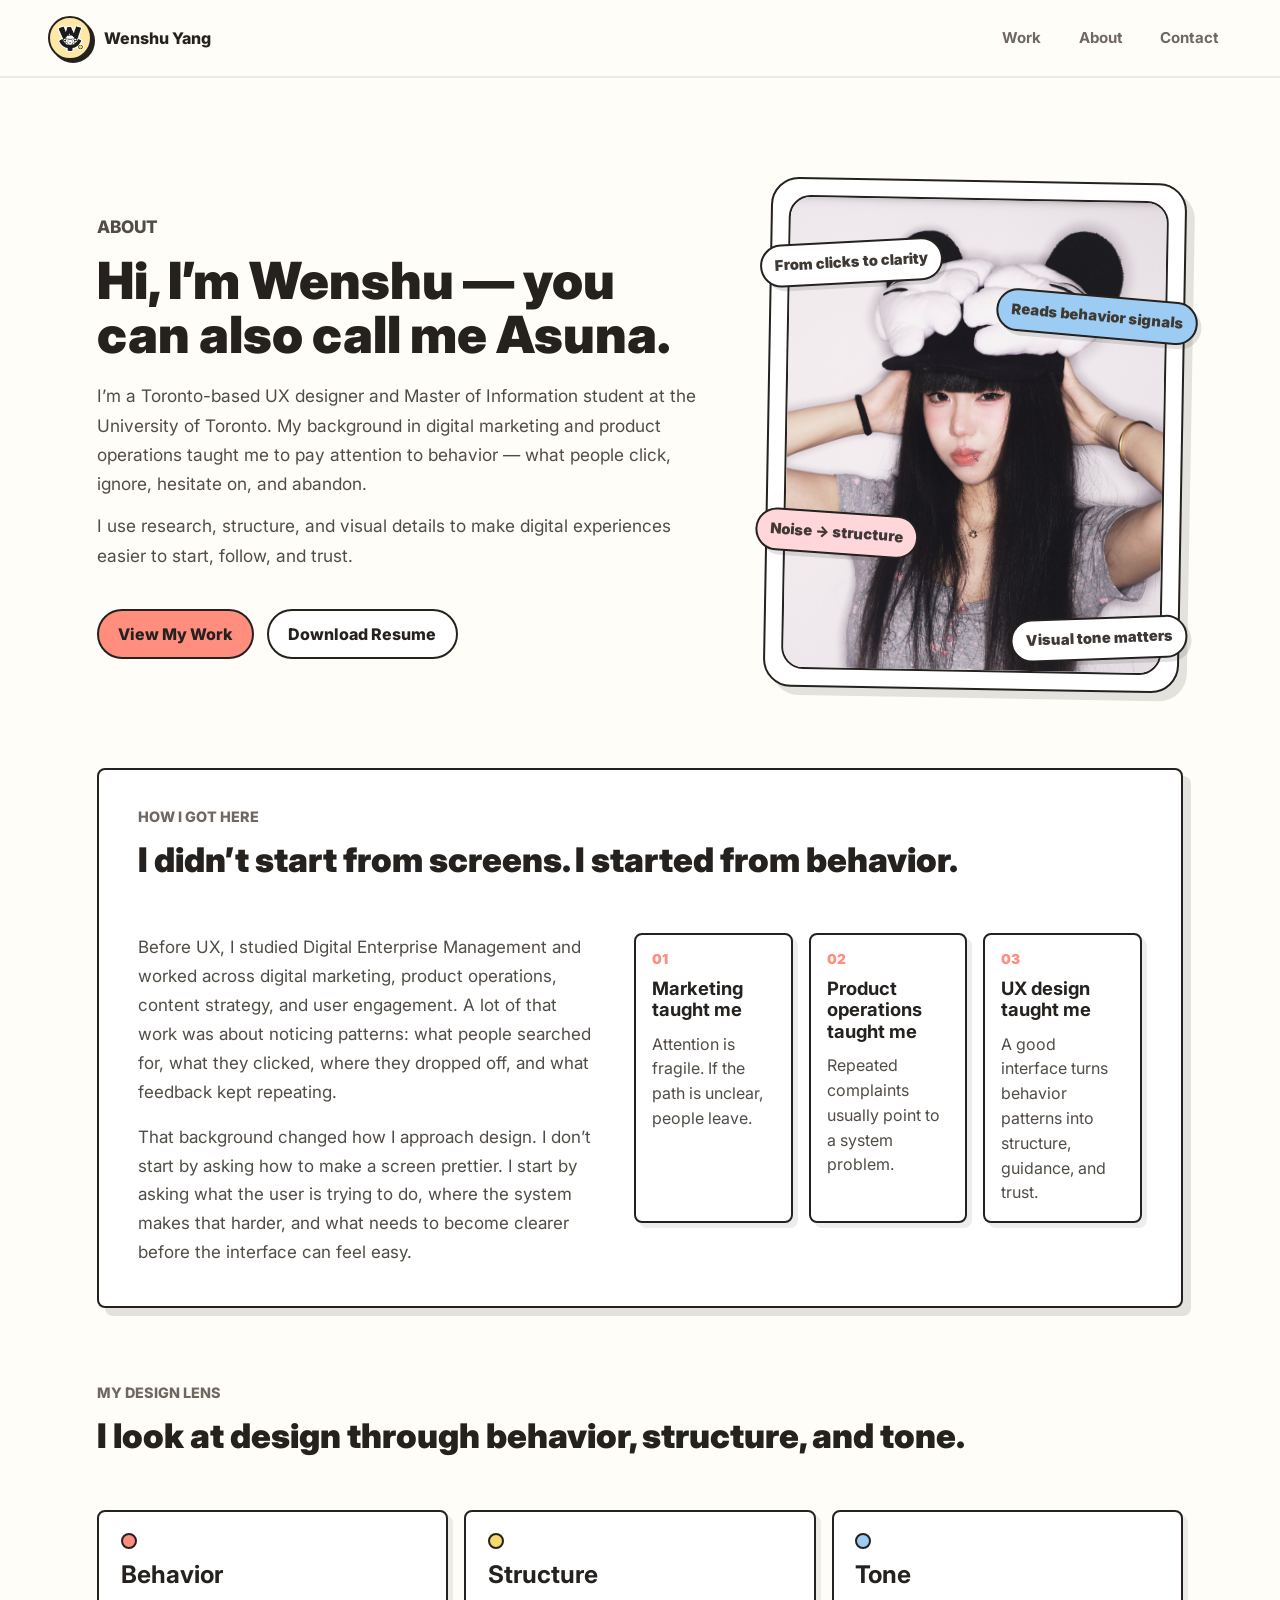
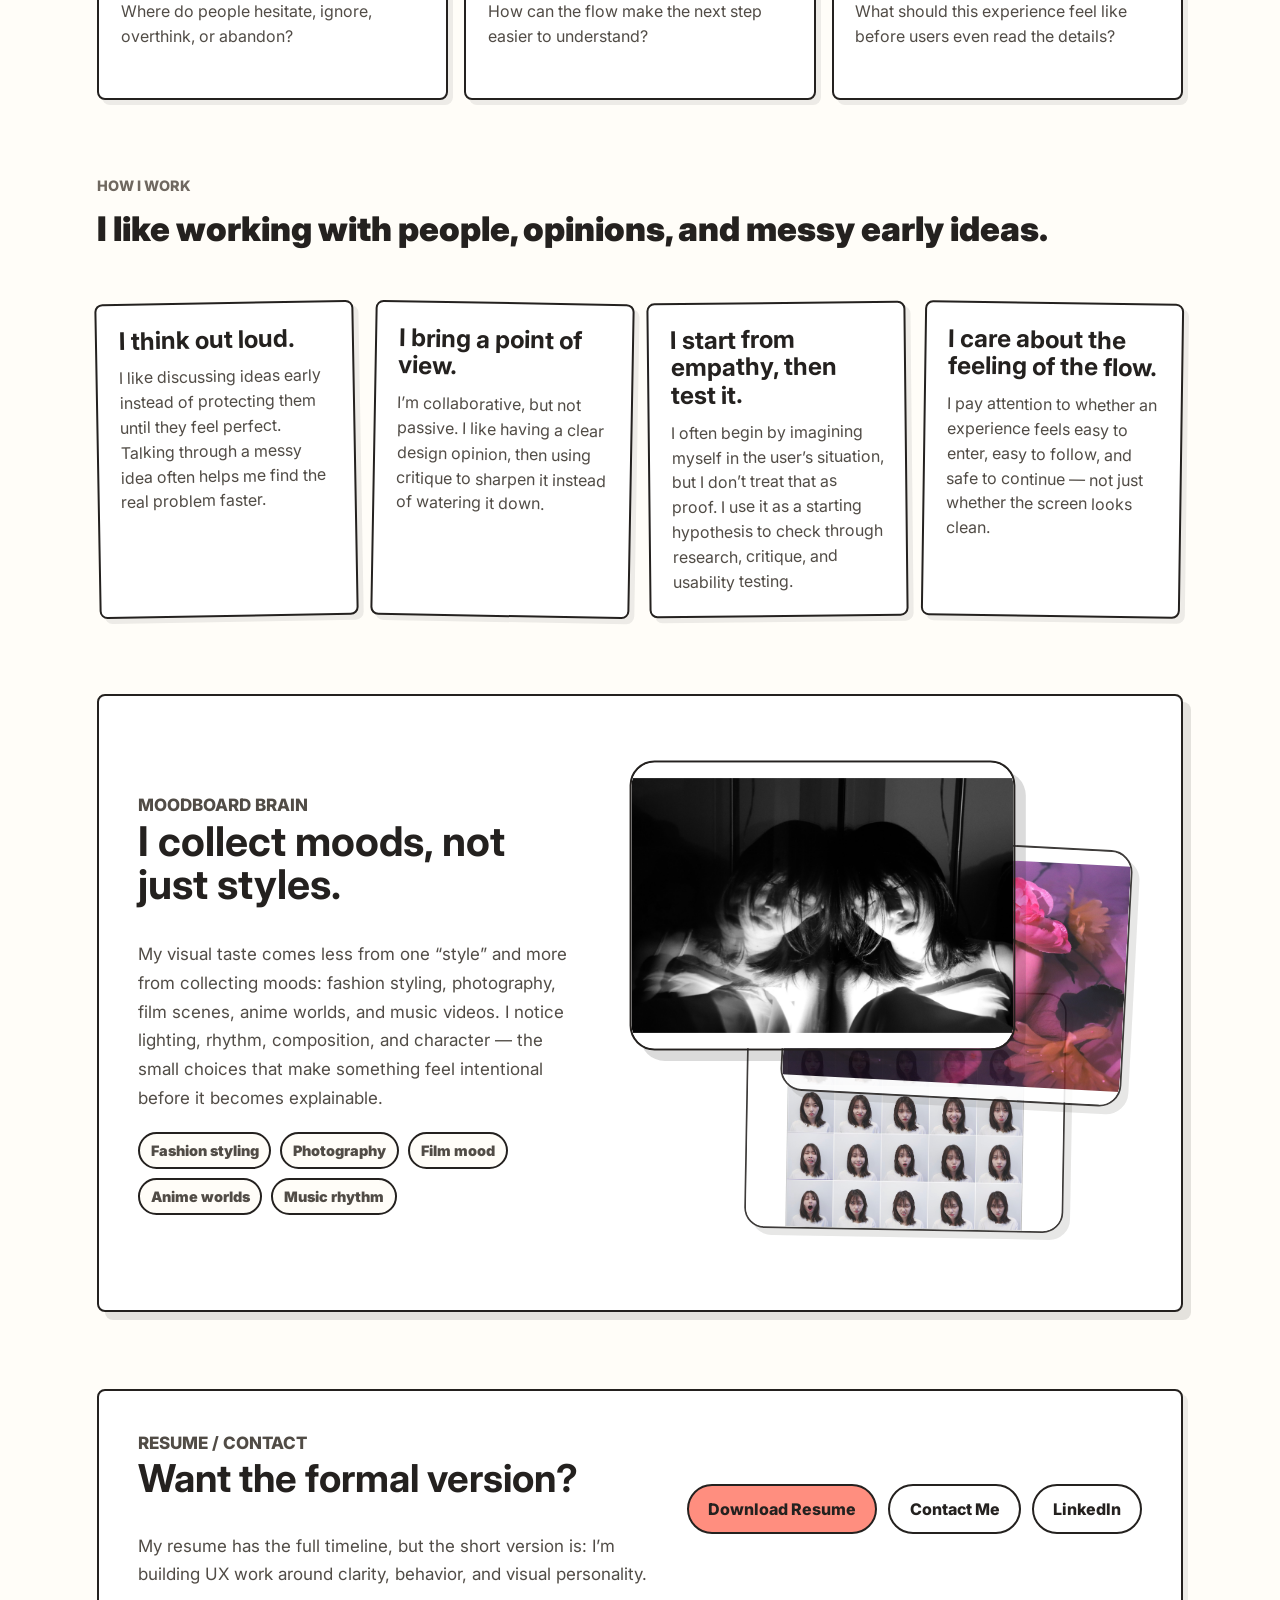
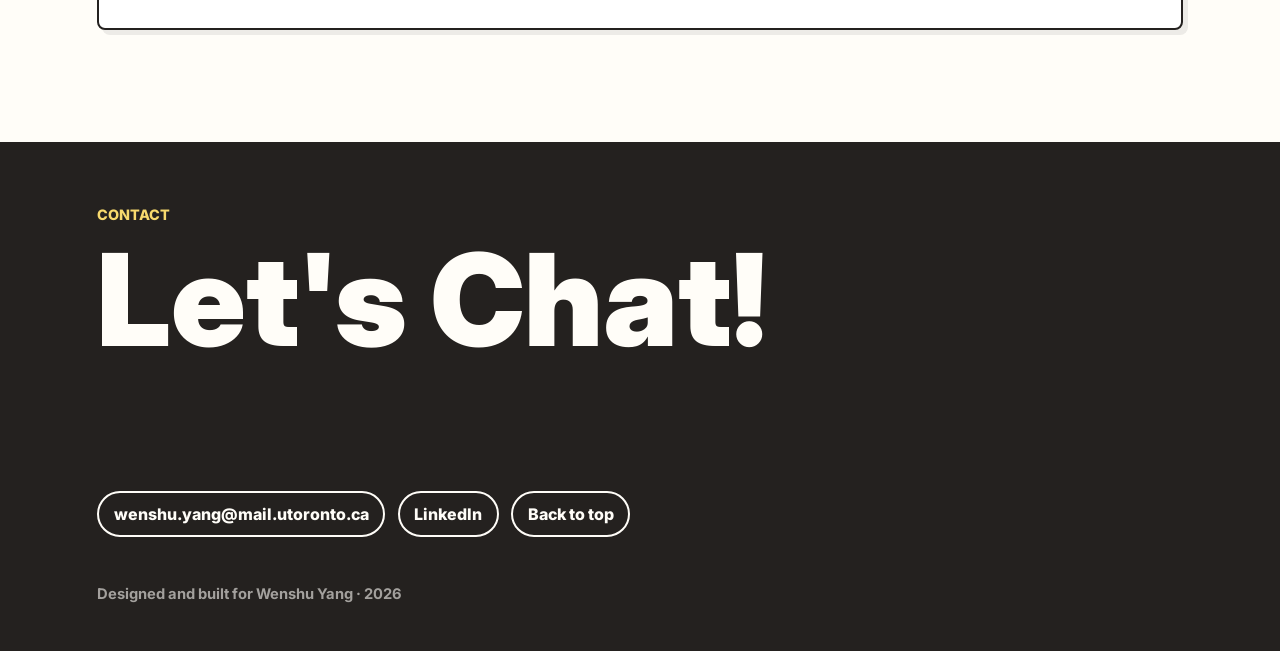
==== about.html @ 3b22d0a2 "Publish portfolio site" ====
<!DOCTYPE html>
<html lang="en">
  <head>
    <meta charset="UTF-8" />
    <meta name="viewport" content="width=device-width, initial-scale=1.0" />
    <title>About | Wenshu Yang</title>
    <meta
      name="description"
      content="About Wenshu Yang, a UX designer and creative thinker based in Toronto."
    />
    <link rel="preconnect" href="https://fonts.googleapis.com" />
    <link rel="preconnect" href="https://fonts.gstatic.com" crossorigin />
    <link
      href="https://fonts.googleapis.com/css2?family=Inter:wght@400;500;600;700;800;900&display=swap"
      rel="stylesheet"
    />
    <link rel="stylesheet" href="styles.css" />
  </head>
  <body>
    <div class="cursor-dot" aria-hidden="true"></div>

    <header class="site-header">
      <a class="brand" href="index.html" aria-label="Wenshu Yang home">
        <span class="brand-mark">
          <img src="assets/logo-wenshu.png" alt="" />
        </span>
        <span>Wenshu Yang</span>
      </a>
      <nav aria-label="Main navigation">
        <a href="index.html#work">Work</a>
        <a href="about.html" aria-current="page">About</a>
        <a href="#contact">Contact</a>
      </nav>
    </header>

    <main id="top">
      <section class="about-hero section-shell" aria-labelledby="about-title">
        <div class="about-hero-copy">
          <p class="eyebrow">About</p>
          <h1 id="about-title">
            Hi, I’m Wenshu — you can also call me Asuna.
          </h1>
          <p>I’m a Toronto-based UX designer and Master of Information student at the University of Toronto. My background in digital marketing and product operations taught me to pay attention to behavior — what people click, ignore, hesitate on, and abandon.</p>
          <p>I use research, structure, and visual details to make digital experiences easier to start, follow, and trust.</p>
          <div class="hero-actions">
            <a class="button primary" href="index.html#work">View My Work</a>
            <!-- TODO: Replace # with assets/Wenshu-Yang-UX-Resume.pdf when the resume PDF is added. -->
            <a class="button secondary" href="#">Download Resume</a>
          </div>
        </div>

        <div class="about-portrait-card" aria-label="Portrait of Wenshu Yang">
          <img src="assets/about/about-portrait.jpg" alt="Portrait of Wenshu Yang" />
          <span class="about-sticker tag-clicks">From clicks to clarity</span>
          <span class="about-sticker tag-signals">Reads behavior signals</span>
          <span class="about-sticker tag-structure">Noise → structure</span>
          <span class="about-sticker tag-tone">Visual tone matters</span>
        </div>
      </section>

      <section class="about-content section-shell">
        <section class="about-section about-story-panel" aria-labelledby="got-here-title">
          <div class="case-story-heading compact">
            <p class="eyebrow">How I Got Here</p>
            <h2 id="got-here-title">I didn’t start from screens. I started from behavior.</h2>
          </div>
          <div class="about-two-column">
            <div class="about-body-copy">
              <p>Before UX, I studied Digital Enterprise Management and worked across digital marketing, product operations, content strategy, and user engagement. A lot of that work was about noticing patterns: what people searched for, what they clicked, where they dropped off, and what feedback kept repeating.</p>
              <p>That background changed how I approach design. I don’t start by asking how to make a screen prettier. I start by asking what the user is trying to do, where the system makes that harder, and what needs to become clearer before the interface can feel easy.</p>
            </div>
            <div class="about-mini-card-grid" aria-label="Background lenses">
              <article>
                <span>01</span>
                <h3>Marketing taught me</h3>
                <p>Attention is fragile. If the path is unclear, people leave.</p>
              </article>
              <article>
                <span>02</span>
                <h3>Product operations taught me</h3>
                <p>Repeated complaints usually point to a system problem.</p>
              </article>
              <article>
                <span>03</span>
                <h3>UX design taught me</h3>
                <p>A good interface turns behavior patterns into structure, guidance, and trust.</p>
              </article>
            </div>
          </div>
        </section>

        <section class="about-section" aria-labelledby="design-lens-title">
          <div class="case-story-heading compact">
            <p class="eyebrow">My Design Lens</p>
            <h2 id="design-lens-title">I look at design through behavior, structure, and tone.</h2>
          </div>
          <div class="about-card-grid three">
            <article>
              <span class="about-card-dot"></span>
              <h3>Behavior</h3>
              <p>Where do people hesitate, ignore, overthink, or abandon?</p>
            </article>
            <article>
              <span class="about-card-dot"></span>
              <h3>Structure</h3>
              <p>How can the flow make the next step easier to understand?</p>
            </article>
            <article>
              <span class="about-card-dot"></span>
              <h3>Tone</h3>
              <p>What should this experience feel like before users even read the details?</p>
            </article>
          </div>
        </section>

        <section class="about-section" aria-labelledby="work-style-title">
          <div class="case-story-heading compact">
            <p class="eyebrow">How I Work</p>
            <h2 id="work-style-title">I like working with people, opinions, and messy early ideas.</h2>
          </div>
          <div class="about-card-grid four sticker-cards">
            <article>
              <h3>I think out loud.</h3>
              <p>I like discussing ideas early instead of protecting them until they feel perfect. Talking through a messy idea often helps me find the real problem faster.</p>
            </article>
            <article>
              <h3>I bring a point of view.</h3>
              <p>I’m collaborative, but not passive. I like having a clear design opinion, then using critique to sharpen it instead of watering it down.</p>
            </article>
            <article>
              <h3>I start from empathy, then test it.</h3>
              <p>I often begin by imagining myself in the user’s situation, but I don’t treat that as proof. I use it as a starting hypothesis to check through research, critique, and usability testing.</p>
            </article>
            <article>
              <h3>I care about the feeling of the flow.</h3>
              <p>I pay attention to whether an experience feels easy to enter, easy to follow, and safe to continue — not just whether the screen looks clean.</p>
            </article>
          </div>
        </section>

        <section class="about-section visual-diet moodboard-section" aria-labelledby="visual-diet-title">
          <div class="visual-diet-copy">
            <p class="eyebrow">Moodboard Brain</p>
            <h2 id="visual-diet-title">I collect moods, not just styles.</h2>
            <p>My visual taste comes less from one “style” and more from collecting moods: fashion styling, photography, film scenes, anime worlds, and music videos. I notice lighting, rhythm, composition, and character — the small choices that make something feel intentional before it becomes explainable.</p>
            <div class="visual-tags" aria-label="Visual influences">
              <span>Fashion styling</span>
              <span>Photography</span>
              <span>Film mood</span>
              <span>Anime worlds</span>
              <span>Music rhythm</span>
            </div>
          </div>
          <div class="moodboard-stack" aria-label="Personal photography moodboard">
            <button class="mood-stack-card is-active" type="button" data-mood-card="0" aria-pressed="true">
              <img src="assets/about/mood-black-white.jpg" alt="Black-and-white experimental portrait photography by Wenshu Yang">
            </button>
            <button class="mood-stack-card" type="button" data-mood-card="1" aria-pressed="false">
              <img src="assets/about/mood-pink-flower.jpg" alt="Pink flower portrait photography by Wenshu Yang">
            </button>
            <button class="mood-stack-card" type="button" data-mood-card="2" aria-pressed="false">
              <img src="assets/about/mood-expression-grid.jpg" alt="Expression grid portrait photography by Wenshu Yang">
            </button>
          </div>
        </section>

        <section class="about-section resume-cta" aria-labelledby="resume-title">
          <div>
            <p class="eyebrow">Resume / Contact</p>
            <h2 id="resume-title">Want the formal version?</h2>
            <p>My resume has the full timeline, but the short version is: I’m building UX work around clarity, behavior, and visual personality.</p>
          </div>
          <div class="resume-actions">
            <!-- TODO: Replace # with assets/Wenshu-Yang-UX-Resume.pdf when the resume PDF is added. -->
            <a class="button primary" href="#">Download Resume</a>
            <a class="button secondary" href="mailto:wenshu.yang@mail.utoronto.ca">Contact Me</a>
            <a class="button secondary" href="https://www.linkedin.com/in/wenshu-yang/" target="_blank" rel="noreferrer">LinkedIn</a>
          </div>
        </section>
      </section>

      <section class="contact" id="contact" aria-labelledby="contact-title">
        <div class="contact-card section-shell">
          <p class="eyebrow">Contact</p>
          <h2 id="contact-title">Let's Chat!</h2>
          <div class="contact-links">
            <a href="mailto:wenshu.yang@mail.utoronto.ca">wenshu.yang@mail.utoronto.ca</a>
            <a href="https://www.linkedin.com/in/wenshu-yang/" target="_blank" rel="noreferrer">LinkedIn</a>
            <a href="#top">Back to top</a>
          </div>
          <p class="contact-footer">Designed and built for Wenshu Yang · 2026</p>
        </div>
      </section>
    </main>

    <script src="script.js"></script>
  </body>
</html>
---- styles.css ----
:root {
  --paper: #fffdf8;
  --ink: #24211f;
  --muted: #6f6860;
  --line: #24211f;
  --coral: #ff8e7f;
  --mint: #9cddc0;
  --butter: #f7d96d;
  --blue: #9cccf4;
  --lavender: #c9b8ff;
  --rose: #ffd6da;
  --tomudo-mint: #e5f7ef;
  --tomudo-sage: #5a8f87;
  --tomudo-coral: #ff8e7f;
  --tomudo-cream: #faf8f5;
  --tomudo-yellow: #fff2a8;
  --artfac-warm: #f1ece4;
  --artfac-charcoal: #1f1d1a;
  --artfac-soft: #e9e6df;
  --artfac-sage: #8fa39a;
  --artfac-blue: #c9d8df;
  --artfac-gold: #d8b45f;
  --shadow: 8px 8px 0 rgba(36, 33, 31, 0.12);
  --radius: 8px;
  --page-gutter: clamp(4.5rem, 7.6vw, 10rem);
  --content-width: 1500px;
}

* {
  box-sizing: border-box;
}

html {
  scroll-behavior: smooth;
}

body {
  margin: 0;
  background: var(--paper);
  color: var(--ink);
  font-family: "Inter", system-ui, -apple-system, BlinkMacSystemFont, "Segoe UI", sans-serif;
}

body.cupcake-case {
  --cupcake-soft-pink: #ffd1e8;
  --cupcake-hot-pink: #f725a0;
  --cupcake-pink-light: #fff0f7;
  --cupcake-cream: #fffaf4;
}

a {
  color: inherit;
  text-decoration: none;
}

button {
  font: inherit;
}

.cursor-dot {
  position: fixed;
  z-index: 50;
  width: 18px;
  height: 18px;
  border: 2px solid var(--ink);
  border-radius: 999px;
  pointer-events: none;
  transform: translate(-50%, -50%);
  opacity: 0;
  transition: opacity 180ms ease, transform 120ms ease;
}

.site-header {
  position: sticky;
  top: 0;
  z-index: 20;
  display: flex;
  align-items: center;
  justify-content: space-between;
  gap: 1rem;
  height: 78px;
  min-height: 78px;
  padding: 16px clamp(1rem, 4vw, 3rem);
  background: rgba(255, 253, 248, 0.82);
  border-bottom: 2px solid rgba(36, 33, 31, 0.08);
  backdrop-filter: blur(16px);
}

.brand,
nav {
  display: flex;
  align-items: center;
  gap: 0.75rem;
}

.brand {
  display: flex;
  align-items: center;
  gap: 0.75rem;
  flex: 0 0 auto;
  font-size: 1rem;
  font-weight: 800;
  line-height: 1;
}

.brand-mark {
  display: grid;
  place-items: center;
  width: 44px;
  height: 44px;
  flex: 0 0 44px;
  aspect-ratio: 1;
  overflow: hidden;
  background: #ffe8a6;
  border: 2px solid var(--line);
  border-radius: 50%;
  box-shadow: 3px 3px 0 var(--ink);
}

.brand-mark img {
  display: block;
  width: 88%;
  height: 88%;
  object-fit: cover;
  border-radius: 50%;
}

nav a {
  border-radius: 999px;
  color: var(--muted);
  font-size: 0.94rem;
  font-weight: 700;
  line-height: 1;
  padding: 0.55rem 0.8rem;
}

nav a:hover {
  background: #fff;
  color: var(--ink);
}

.section-shell {
  width: min(var(--content-width), calc(100% - (var(--page-gutter) * 2)));
  margin-inline: auto;
}

.hero {
  display: flex;
  align-items: center;
  min-height: min(720px, calc(100vh - 132px));
  padding-block: clamp(4.5rem, 10vh, 7rem);
}

.hero-stage {
  position: relative;
}

.eyebrow {
  margin: 0 0 1rem;
  color: var(--muted);
  font-size: 0.9rem;
  font-weight: 800;
  letter-spacing: 0;
  text-transform: uppercase;
}

.section-kicker {
  font-family: "Inter", system-ui, sans-serif;
  line-height: 1.2;
}

h1,
h2,
h3,
p {
  margin-top: 0;
}

h1,
h2,
h3 {
  font-family: "Inter", system-ui, sans-serif;
  letter-spacing: 0;
  line-height: 0.98;
}

h1 {
  max-width: 1240px;
  margin-bottom: 1.35rem;
  font-family: "Inter", system-ui, sans-serif;
  font-size: clamp(4.3rem, 7.35vw, 9.7rem);
  font-weight: 900;
  line-height: 1.02;
}

.hero h1 span {
  display: block;
}

h2 {
  max-width: none;
  font-size: clamp(2rem, 4.8vw, 4.6rem);
}

h3 {
  margin-bottom: 0.8rem;
  font-size: clamp(1.8rem, 3vw, 2.75rem);
}

.hero-text {
  max-width: 920px;
  margin-top: clamp(2rem, 5vw, 4.5rem);
  color: #4d4842;
  font-size: clamp(1.2rem, 2vw, 2rem);
  font-weight: 500;
  line-height: 1.5;
}

.hero-actions {
  display: flex;
  flex-wrap: wrap;
  gap: 0.85rem;
  margin-top: clamp(1.4rem, 3vw, 2.5rem);
}

.button,
.filter-button {
  display: inline-flex;
  align-items: center;
  justify-content: center;
  min-height: 44px;
  border: 2px solid var(--line);
  border-radius: 999px;
  cursor: pointer;
  font-weight: 800;
  transition: transform 160ms ease, box-shadow 160ms ease, background 160ms ease;
}

.button {
  padding: 0.82rem 1.2rem;
}

.button:hover,
.filter-button:hover,
.filter-button.is-active {
  transform: translate(-2px, -2px);
  box-shadow: 4px 4px 0 var(--ink);
}

.primary {
  background: var(--coral);
}

.secondary {
  background: #fff;
}

.hero-label {
  position: absolute;
  display: flex;
  align-items: center;
  min-height: clamp(4.4rem, 6vw, 6.3rem);
  width: clamp(18rem, 24vw, 29rem);
  padding: 1rem clamp(1.25rem, 2vw, 2.2rem);
  border: 2px solid var(--line);
  border-radius: 8px;
  box-shadow: 4px 4px 0 rgba(36, 33, 31, 0.08);
  font-size: clamp(1.05rem, 1.45vw, 1.65rem);
  font-weight: 900;
  line-height: 1.25;
}

.hero-label::before {
  content: "";
  position: absolute;
  top: 0.7rem;
  left: 0.7rem;
  width: 1rem;
  aspect-ratio: 1;
  background: var(--paper);
  border: 2px solid var(--line);
  border-radius: 50%;
}

.location-label {
  top: -5rem;
  right: 7%;
  background: #a8dcf0;
  transform: rotate(12deg);
}

.mindset-label {
  right: 0;
  top: clamp(6.2rem, 9.8vw, 11.8rem);
  background: #ffe8a6;
  transform: rotate(-4deg);
}

.intro-strip {
  border-block: 2px solid var(--line);
  background: var(--ink);
  color: #fffdf8;
  overflow: hidden;
}

.intro-strip p {
  width: max-content;
  margin: 0;
  padding: 1rem 0;
  font-size: clamp(1rem, 2vw, 1.35rem);
  font-weight: 800;
  animation: marquee 18s linear infinite;
}

@keyframes marquee {
  from {
    transform: translateX(100vw);
  }
  to {
    transform: translateX(-100%);
  }
}

.work,
.contact {
  padding: clamp(4rem, 8vw, 7.5rem) 0;
}

.section-heading {
  display: grid;
  gap: 0.5rem;
}

.filter-bar {
  display: flex;
  flex-wrap: wrap;
  gap: 0.7rem;
  margin: 1.25rem 0 1.5rem;
}

.filter-button {
  background: #fff;
  padding: 0.65rem 1rem;
}

.filter-button.is-active {
  background: var(--blue);
}

.project-grid {
  display: grid;
  grid-template-columns: repeat(2, minmax(0, 1fr));
  gap: clamp(1rem, 2vw, 1.5rem);
}

.project-card {
  display: grid;
  grid-template-rows: minmax(320px, 1fr) auto;
  min-height: 640px;
  overflow: hidden;
  background: #fff;
  border: 2px solid var(--line);
  border-radius: var(--radius);
  box-shadow: 5px 5px 0 rgba(36, 33, 31, 0.08);
  cursor: pointer;
  transition: transform 180ms ease, box-shadow 180ms ease, opacity 180ms ease;
}

.project-card:hover {
  transform: translateY(-8px) rotate(1deg);
  box-shadow: 12px 12px 0 rgba(36, 33, 31, 0.17);
}

.project-card.is-hidden {
  display: none;
}

.tomu {
  grid-template-rows: 420px 1fr;
}

.project-hero {
  position: relative;
  display: grid;
  place-items: center;
  min-height: 420px;
  overflow: hidden;
  border-bottom: 2px solid var(--line);
}

.project-hero-image {
  display: block;
  width: 100%;
  height: 100%;
  min-height: inherit;
  object-fit: cover;
}

.tomudo-card-image {
  object-position: center;
}

.project-showcase-image {
  display: block;
  width: min(96%, 760px);
  max-height: 390px;
  object-fit: contain;
}

.artfac-showcase-image {
  width: 100%;
  height: 100%;
  max-height: none;
  object-fit: cover;
}

.links-showcase-image,
.cupcake-showcase-image {
  width: min(108%, 880px);
}

.tomu .project-hero {
  background: #e5f7ef;
}

.artfac .project-hero {
  background: #fff0c4;
}

.linklog .project-hero {
  background: #eaf3ff;
}

.cupcake .project-hero {
  background: #ffe5e9;
}

.mockup-row {
  display: flex;
  align-items: flex-end;
  justify-content: center;
  width: min(92%, 620px);
}

.mobile-row {
  gap: clamp(0.45rem, 1vw, 0.9rem);
}

.art-row {
  transform: rotate(-1.5deg);
}

.mock-phone {
  position: relative;
  width: clamp(5.4rem, 8.7vw, 8.1rem);
  aspect-ratio: 0.48;
  overflow: hidden;
  border: 2px solid var(--line);
  border-radius: 1.15rem;
  background: #fff;
  box-shadow: 5px 5px 0 rgba(36, 33, 31, 0.14);
  transform: rotate(-4deg);
}

.mock-phone:nth-child(even) {
  transform: translateY(1.25rem) rotate(3deg);
}

.mock-phone::before {
  content: "";
  position: absolute;
  top: 0.55rem;
  left: 50%;
  width: 30%;
  height: 0.28rem;
  border-radius: 999px;
  background: var(--ink);
  transform: translateX(-50%);
}

.mock-phone::after {
  content: "";
  position: absolute;
  inset: 1.15rem 0.65rem 0.75rem;
  border-radius: 0.8rem;
  background:
    linear-gradient(var(--accent, var(--mint)) 0 22%, transparent 22%),
    repeating-linear-gradient(180deg, rgba(36, 33, 31, 0.16) 0 0.45rem, transparent 0.45rem 1.05rem),
    #fffdf8;
}

.screen-tasks {
  --accent: var(--mint);
}

.screen-plan {
  --accent: var(--butter);
}

.screen-focus {
  --accent: var(--blue);
}

.screen-done {
  --accent: var(--rose);
}

.screen-gallery {
  --accent: var(--lavender);
}

.screen-brief {
  --accent: var(--coral);
}

.screen-payment {
  --accent: var(--butter);
}

.screen-progress {
  --accent: var(--mint);
}

.laptop-mockup {
  display: grid;
  justify-items: center;
  width: min(88%, 620px);
  transform: rotate(-1deg);
}

.laptop-screen {
  display: grid;
  grid-template-columns: 0.28fr 1fr;
  gap: 0.85rem;
  width: 100%;
  aspect-ratio: 1.65;
  padding: clamp(0.8rem, 2vw, 1.4rem);
  border: 2px solid var(--line);
  border-radius: var(--radius);
  background: #fff;
  box-shadow: 6px 6px 0 rgba(36, 33, 31, 0.14);
}

.dashboard-sidebar {
  border: 2px solid var(--line);
  border-radius: 6px;
  background: var(--blue);
}

.dashboard-main {
  display: grid;
  grid-template-columns: repeat(2, 1fr);
  gap: 0.7rem;
}

.dashboard-main span {
  border: 2px solid rgba(36, 33, 31, 0.85);
  border-radius: 6px;
  background: #f9fbff;
}

.dashboard-main span:nth-child(1) {
  background: var(--mint);
}

.dashboard-main span:nth-child(4) {
  background: var(--butter);
}

.laptop-base {
  width: 68%;
  height: 1.1rem;
  border: 2px solid var(--line);
  border-top: 0;
  border-radius: 0 0 1rem 1rem;
  background: #fff;
}

.responsive-mockup {
  position: relative;
  width: min(88%, 650px);
  min-height: 330px;
}

.browser-mockup {
  position: absolute;
  left: 0;
  top: 1.2rem;
  width: 78%;
  aspect-ratio: 1.45;
  overflow: hidden;
  border: 2px solid var(--line);
  border-radius: var(--radius);
  background: #fff;
  box-shadow: 6px 6px 0 rgba(36, 33, 31, 0.14);
  transform: rotate(-2deg);
}

.browser-bar {
  height: 2rem;
  border-bottom: 2px solid var(--line);
  background: var(--rose);
}

.cupcake-grid {
  display: grid;
  grid-template-columns: repeat(3, 1fr);
  gap: 0.8rem;
  padding: 1rem;
}

.cupcake-grid span {
  aspect-ratio: 1;
  border: 2px solid var(--line);
  border-radius: 50% 50% 8px 8px;
  background: var(--coral);
}

.cupcake-grid span:nth-child(2) {
  background: var(--butter);
}

.cupcake-grid span:nth-child(3) {
  background: var(--mint);
}

.cupcake-phone {
  position: absolute;
  right: 2%;
  bottom: 0;
  --accent: var(--coral);
  transform: rotate(4deg);
}

.project-info {
  display: grid;
  align-content: start;
  padding: clamp(1.2rem, 2vw, 1.75rem);
}

.project-meta {
  display: flex;
  justify-content: flex-start;
  gap: 1rem;
  margin-bottom: 1rem;
  color: var(--muted);
  font-size: 0.82rem;
  font-weight: 800;
  text-transform: uppercase;
}

.project-info p,
.about-notes p {
  color: #514c46;
  line-height: 1.65;
}

.tags {
  display: flex;
  flex-wrap: wrap;
  gap: 0.45rem;
  margin-top: 1.15rem;
}

.tags span {
  padding: 0.38rem 0.52rem;
  border: 1.5px solid rgba(36, 33, 31, 0.24);
  border-radius: 999px;
  background: rgba(255, 255, 255, 0.72);
  color: #504940;
  font-size: 0.74rem;
  font-weight: 800;
}

.about-page {
  padding: clamp(5rem, 10vw, 9rem) 0;
}

.case-hero {
  padding: clamp(2.5rem, 5vw, 4.5rem) 0 clamp(4rem, 7vw, 6rem);
}

.case-device-stage {
  display: grid;
  place-items: center;
  min-height: clamp(180px, 22vw, 300px);
  margin-bottom: clamp(1.5rem, 3vw, 2.5rem);
}

.case-hero-image {
  display: block;
  width: min(72%, 760px);
  height: auto;
  object-fit: contain;
}

.case-phone-row {
  width: min(72rem, 90%);
  gap: clamp(1rem, 2.4vw, 2.8rem);
}

.case-phone-row .mock-phone {
  width: clamp(8rem, 12vw, 13rem);
}

.case-phone-row .mock-phone:nth-child(1),
.case-phone-row .mock-phone:nth-child(4) {
  transform: translateY(3.2rem) rotate(-3deg);
}

.case-phone-row .mock-phone:nth-child(2) {
  transform: translateY(1rem) rotate(1deg);
}

.case-phone-row .mock-phone:nth-child(3) {
  transform: translateY(-1.4rem) rotate(2deg);
}

.case-hero-grid {
  display: grid;
  grid-template-columns: minmax(0, 1fr) minmax(300px, 0.46fr);
  gap: clamp(2rem, 7vw, 7rem);
  align-items: start;
}

.case-label {
  margin-bottom: 1.25rem;
  color: var(--muted);
  font-size: clamp(1.1rem, 1.35vw, 1.35rem);
  font-weight: 600;
}

.case-intro h1 {
  max-width: 820px;
  font-family: "Inter", system-ui, sans-serif;
  font-size: clamp(3rem, 4vw, 4.25rem);
  font-weight: 700;
  line-height: 1.08;
}

.case-intro > p:not(.case-label) {
  max-width: 680px;
  color: var(--muted);
  font-size: clamp(1.125rem, 1.4vw, 1.25rem);
  line-height: 1.65;
}

.case-intro strong {
  color: #55504b;
  font-weight: 900;
}

.prototype-cta {
  margin-top: clamp(1.25rem, 3vw, 2rem);
  width: fit-content;
}

.tomudo-case .primary {
  background: var(--tomudo-coral);
}

.tomudo-case .case-label,
.tomudo-case .story-kicker,
.tomudo-case .quote-label,
.tomudo-case .reframe-statement span {
  color: var(--tomudo-coral);
}

.tomudo-case .case-facts,
.tomudo-case .finding-grid article,
.tomudo-case .feature-card,
.tomudo-case .iteration-story {
  background: var(--tomudo-cream);
}

.tomudo-case .case-facts h2,
.tomudo-case .testing-evidence-row strong,
.tomudo-case .evidence-map-row span:nth-child(2),
.tomudo-case .evidence-map-row span:last-child {
  color: var(--tomudo-sage);
}

.artfac-case .primary {
  background: var(--artfac-gold);
}

.artfac-case .case-label,
.artfac-case .story-kicker,
.artfac-case .quote-label,
.artfac-case .synthesis-note span {
  color: var(--artfac-charcoal);
}

.artfac-case .case-facts,
.artfac-case .story-block,
.artfac-case .target-user-card,
.artfac-case .feature-card,
.artfac-case .iteration-grid article,
.artfac-case .reflection-list {
  background: #fff;
}

.artfac-case .case-facts h2,
.artfac-case .testing-evidence-row strong,
.artfac-case .insight-grid span {
  color: var(--artfac-charcoal);
}

.artfac-device-stage {
  min-height: clamp(180px, 22vw, 300px);
}

.artfac-case-hero-image {
  width: min(72%, 760px);
}

.cupcake-case .primary {
  background: var(--cupcake-hot-pink);
  color: #fff;
}

.cupcake-case .case-label,
.cupcake-case .quote-label,
.cupcake-case .synthesis-note span,
.cupcake-case .case-facts h2,
.cupcake-case .overview-grid span {
  color: var(--cupcake-hot-pink);
}

.cupcake-case .case-facts,
.cupcake-case .feature-card,
.cupcake-case .reflection-list {
  background: #fff;
}

.cupcake-device-stage {
  min-height: clamp(180px, 22vw, 300px);
}

.cupcake-case-hero-image {
  width: min(72%, 760px);
  max-height: 300px;
  object-fit: contain;
}

body.linklog-case {
  --linklog-navy: #10223f;
  --linklog-blue: #dcecff;
  --linklog-sky: #9cccf4;
  --linklog-soft-blue: #edf6ff;
  --linklog-teal: #188f8c;
  --linklog-cream: #fbfaf6;
  --linklog-coral: #cf3d3d;
}

.linklog-case .primary {
  background: var(--linklog-navy);
  color: #fff;
}

.linklog-case .case-label,
.linklog-case .case-facts h2,
.linklog-case .overview-grid span,
.linklog-case .story-kicker,
.linklog-case .linklog-reframe span,
.linklog-case .iteration-evidence dt {
  color: var(--linklog-navy);
}

.linklog-case .case-facts,
.linklog-case .feature-card,
.linklog-case .reflection-list,
.linklog-case .story-block {
  background: #fff;
}

.linklog-case .case-facts {
  gap: clamp(0.9rem, 1.5vw, 1.25rem);
  padding: clamp(1.25rem, 2vw, 1.8rem);
}

.linklog-case .case-facts p {
  font-size: clamp(0.98rem, 1.08vw, 1.08rem);
  line-height: 1.45;
}

.linklog-device-stage {
  min-height: clamp(190px, 24vw, 330px);
}

.linklog-case-hero-image {
  width: min(82%, 920px);
  max-height: 360px;
  object-fit: contain;
}

.project-video-section {
  display: grid;
  gap: 1.2rem;
}

.linklog-case .linklog-case-overview-grid {
  display: grid;
  grid-template-columns: repeat(2, minmax(0, 1fr));
  gap: 1rem;
}

.linklog-case .linklog-case-overview-grid article {
  background: #fff;
}

.linklog-case .linklog-case-overview-grid article:nth-child(2) {
  background: #fff;
}

.linklog-case .linklog-case-overview-grid article:nth-child(3) {
  grid-column: 1 / -1;
  background: var(--linklog-soft-blue);
  border-color: var(--linklog-navy);
}

.video-frame {
  overflow: hidden;
  width: 100%;
  max-width: 940px;
  margin-inline: auto;
  aspect-ratio: 16 / 9;
  border: 2px solid var(--line);
  border-radius: var(--radius);
  background: #fff;
  box-shadow: var(--shadow);
}

.video-frame iframe {
  display: block;
  width: 100%;
  height: 100%;
  border: 0;
}

.linklog-note {
  margin: 1rem 0 0;
  padding: 1rem 1.1rem;
  border: 2px solid var(--line);
  border-radius: 18px;
  background: var(--linklog-soft-blue);
  color: var(--linklog-navy);
  font-size: clamp(1rem, 1.15vw, 1.1rem);
  font-weight: 800;
  line-height: 1.55;
}

.linklog-callout {
  margin-top: 1.25rem;
  padding: 1rem;
  border: 2px solid var(--line);
  border-radius: 18px;
  background: var(--linklog-blue);
}

.linklog-callout.caution {
  background: #fff4ea;
}

.linklog-callout strong {
  display: block;
  margin-bottom: 0.35rem;
  color: var(--linklog-navy);
  font-weight: 900;
}

.linklog-callout p {
  margin: 0;
  color: #514c46;
}

.linklog-research-stats article {
  background: #fff;
}

.linklog-research-stats strong {
  color: var(--linklog-navy);
}

.linklog-process-snapshot {
  display: grid;
  gap: 0.75rem;
  margin: 1.25rem 0 0;
  padding: clamp(1rem, 2vw, 1.5rem);
  border: 2px solid var(--line);
  border-radius: var(--radius);
  background: #fff;
  box-shadow: 5px 5px 0 rgba(36, 33, 31, 0.08);
}

.linklog-process-snapshot img {
  display: block;
  width: 100%;
  max-height: 540px;
  object-fit: contain;
  border: 2px solid rgba(36, 33, 31, 0.12);
  border-radius: 18px;
  background: #fff;
}

.linklog-process-snapshot figcaption {
  color: #514c46;
  font-size: 1rem;
  font-weight: 800;
  line-height: 1.55;
}

.linklog-role-card {
  display: grid;
  gap: 0.8rem;
  padding: clamp(1rem, 2vw, 1.35rem);
  border: 2px solid var(--line);
  border-radius: var(--radius);
  background: var(--linklog-soft-blue);
  box-shadow: 5px 5px 0 rgba(36, 33, 31, 0.08);
}

.linklog-role-card span {
  color: var(--linklog-navy);
  font-size: 0.88rem;
  font-weight: 900;
  text-transform: uppercase;
}

.linklog-role-card ul {
  display: grid;
  gap: 0.55rem;
  margin: 0;
  padding-left: 1.1rem;
  color: #514c46;
  font-size: 1.02rem;
  line-height: 1.55;
}

.linklog-reframe {
  display: grid;
  grid-template-columns: repeat(3, minmax(0, 1fr));
  gap: 1rem;
}

.linklog-reframe article {
  min-height: 220px;
  padding: clamp(1.2rem, 2vw, 1.6rem);
  border: 2px solid var(--line);
  border-radius: var(--radius);
  background: #fff;
  box-shadow: 5px 5px 0 rgba(36, 33, 31, 0.08);
}

.linklog-reframe article:nth-child(2) {
  background: var(--linklog-soft-blue);
}

.linklog-reframe article:nth-child(3) {
  background: var(--linklog-blue);
}

.linklog-reframe span {
  display: block;
  margin-bottom: 0.7rem;
  color: var(--linklog-navy);
  font-size: 0.85rem;
  font-weight: 900;
  text-transform: uppercase;
}

.linklog-reframe p {
  margin: 0;
  color: #514c46;
  font-size: 1.0625rem;
  line-height: 1.6;
}

.service-evidence-stack {
  display: grid;
  gap: clamp(1.25rem, 2.5vw, 2rem);
}

.service-evidence-block {
  display: grid;
  gap: 1rem;
  padding: clamp(1rem, 2vw, 1.5rem);
  border: 2px solid var(--line);
  border-radius: var(--radius);
  background: #fff;
  box-shadow: 5px 5px 0 rgba(36, 33, 31, 0.08);
}

.service-evidence-copy {
  max-width: 980px;
}

.service-evidence-copy span {
  display: block;
  margin-bottom: 0.45rem;
  color: var(--linklog-navy);
  font-size: 0.9rem;
  font-weight: 900;
  text-transform: uppercase;
}

.service-evidence-copy h3 {
  margin: 0 0 0.55rem;
  color: var(--ink);
  font-size: clamp(1.45rem, 2vw, 2rem);
  line-height: 1.15;
}

.service-evidence-copy p {
  margin: 0;
  color: #514c46;
  font-size: 1.0625rem;
  line-height: 1.65;
}

.service-evidence-gallery {
  display: grid;
  gap: 1rem;
}

.service-evidence-gallery.two {
  grid-template-columns: 1fr;
}

.service-evidence-gallery img {
  display: block;
  width: 100%;
  max-height: clamp(360px, 44vw, 760px);
  object-fit: contain;
  padding: clamp(0.65rem, 1.2vw, 1rem);
  border: 2px solid rgba(36, 33, 31, 0.14);
  border-radius: 18px;
  background: #fff;
}

.linklog-evidence-strip {
  grid-auto-columns: minmax(78%, 1040px);
}

.linklog-evidence-card {
  background: #fff;
}

.linklog-evidence-image {
  display: grid;
  place-items: center;
  padding: clamp(0.65rem, 1.4vw, 1rem);
  background: #fff;
}

.linklog-evidence-image img {
  max-height: 560px;
}

.linklog-case .linklog-goal-grid {
  display: grid;
  grid-template-columns: repeat(2, minmax(0, 1fr));
  gap: 1rem;
}

.linklog-case .linklog-goal-grid article,
.linklog-case .pain-grid.linklog-goal-grid article:nth-child(2),
.linklog-case .pain-grid.linklog-goal-grid article:nth-child(3) {
  min-height: 210px;
  background: #fff;
}

.linklog-case .linklog-goal-grid span {
  display: inline-grid;
  place-items: center;
  width: 2.3rem;
  aspect-ratio: 1;
  border: 2px solid var(--line);
  border-radius: 50%;
  background: var(--linklog-blue);
  color: var(--linklog-navy);
}

.linklog-case .linklog-feature-card,
.linklog-case .linklog-feature-card.reverse {
  display: grid;
  grid-template-columns: minmax(0, 1.35fr) minmax(320px, 0.85fr);
  gap: clamp(1.5rem, 4vw, 4rem);
  align-items: center;
  padding: clamp(2rem, 5vw, 4rem) 0;
  border: 0;
  border-bottom: 1px solid rgba(36, 33, 31, 0.14);
  border-radius: 0;
  background: transparent;
  box-shadow: none;
}

#solution-highlights {
  gap: clamp(0.9rem, 1.8vw, 1.4rem);
}

#solution-highlights .linklog-feature-card:first-of-type {
  padding-top: clamp(0.75rem, 2vw, 1.5rem);
}

.linklog-case .linklog-feature-card.reverse .feature-visual {
  order: 0;
}

.linklog-solution-visual {
  display: block;
  min-height: 0;
  padding: 0;
  overflow: visible;
  border: 0;
  border-radius: 0;
  background: transparent;
}

.linklog-solution-visual img,
.linklog-demo-video,
.linklog-feature-video {
  display: block;
  width: 100%;
  max-width: 860px;
  height: auto;
  object-fit: contain;
  border-radius: 18px;
  background: #fff;
}

.linklog-feature-video {
  overflow: hidden;
  border: 0;
  outline: 0;
  background: transparent;
  box-shadow: 0 12px 28px rgba(16, 34, 63, 0.08);
}

.linklog-case .linklog-feature-card .feature-copy {
  align-self: center;
  padding: 0;
}

.linklog-case .linklog-feature-card .feature-copy h3 {
  margin-bottom: 1rem;
  font-size: clamp(1.75rem, 2.6vw, 2.6rem);
  line-height: 1.1;
}

.linklog-case .linklog-feature-card .feature-copy p {
  max-width: 560px;
  margin: 0;
  font-size: 1.0625rem;
  line-height: 1.55;
}

.linklog-placeholder-visual {
  border: 2px dashed rgba(16, 34, 63, 0.32);
  background:
    linear-gradient(135deg, rgba(237, 246, 255, 0.8), rgba(156, 204, 244, 0.35)),
    #fff;
}

.linklog-placeholder-visual span {
  max-width: 18rem;
  padding: 0.8rem 1rem;
  border: 2px solid var(--line);
  border-radius: 999px;
  background: #fff;
  color: var(--linklog-navy);
  font-size: 0.95rem;
  font-weight: 900;
  text-align: center;
}

.linklog-iteration-grid {
  display: grid;
  grid-template-columns: repeat(2, minmax(0, 1fr));
  gap: 1rem;
}

.linklog-iteration-grid article {
  display: grid;
  gap: 0.75rem;
  padding: clamp(1.15rem, 2vw, 1.5rem);
  border: 2px solid var(--line);
  border-radius: var(--radius);
  background: #fff;
  box-shadow: 5px 5px 0 rgba(36, 33, 31, 0.08);
}

.linklog-iteration-grid h3 {
  margin: 0;
  color: var(--linklog-navy);
}

.linklog-iteration-evidence {
  display: grid;
  gap: 1rem;
  margin-top: 1rem;
}

.linklog-iteration-evidence-heading {
  display: grid;
  gap: 0.35rem;
  max-width: 860px;
}

.linklog-iteration-evidence-heading span {
  color: var(--linklog-navy);
  font-size: 0.9rem;
  font-weight: 900;
  line-height: 1;
  text-transform: uppercase;
}

.linklog-iteration-evidence-heading p {
  margin: 0;
  color: #514c46;
  font-size: clamp(1.02rem, 1.12vw, 1.1rem);
  line-height: 1.6;
}

.linklog-iteration-evidence-strip {
  display: grid;
  grid-auto-flow: column;
  grid-auto-columns: minmax(78%, 980px);
  gap: 1rem;
  overflow-x: auto;
  scroll-snap-type: x mandatory;
  padding: 0.25rem 0.25rem 1rem;
}

.linklog-iteration-evidence-strip article {
  scroll-snap-align: start;
  display: grid;
  gap: 0.85rem;
  padding: clamp(1rem, 2vw, 1.35rem);
  border: 2px solid var(--line);
  border-radius: var(--radius);
  background: #fff;
  box-shadow: 5px 5px 0 rgba(36, 33, 31, 0.08);
}

.linklog-iteration-evidence-strip h3 {
  margin: 0;
  color: var(--linklog-navy);
  font-size: clamp(1.35rem, 1.8vw, 1.75rem);
  line-height: 1.15;
}

.linklog-iteration-image-frame {
  overflow: hidden;
  border: 2px solid rgba(36, 33, 31, 0.12);
  border-radius: 18px;
  background: #fff;
}

.linklog-iteration-image-frame img {
  display: block;
  width: 100%;
  max-height: 560px;
  object-fit: contain;
  background: #fff;
}

.linklog-iteration-evidence-strip p {
  margin: 0;
  color: #514c46;
  font-size: 1rem;
  line-height: 1.55;
}

.linklog-case .linklog-implementation-grid {
  grid-template-columns: repeat(2, minmax(0, 1fr));
}

.linklog-case .linklog-implementation-grid article,
.linklog-case .linklog-implementation-grid article:nth-child(2),
.linklog-case .linklog-implementation-grid article:nth-child(4) {
  min-height: 180px;
  background: #fff;
}

.linklog-valued-list {
  display: grid;
  gap: 0.55rem;
  margin-top: 1rem;
  padding: 1rem;
  border: 2px solid var(--line);
  border-radius: 18px;
  background: var(--linklog-soft-blue);
}

.linklog-valued-list strong,
.linklog-valued-list span {
  color: var(--linklog-navy);
  font-size: 0.9rem;
  font-weight: 900;
  text-transform: uppercase;
}

.linklog-valued-list ul {
  display: grid;
  gap: 0.4rem;
  margin: 0;
  padding-left: 1rem;
  color: #514c46;
  font-size: 1rem;
  line-height: 1.55;
}

.stakeholder-role-row {
  display: flex;
  flex-wrap: wrap;
  gap: 0.55rem;
  margin: 0 0 1rem;
}

.stakeholder-role-row span {
  padding: 0.48rem 0.66rem;
  border: 2px solid var(--line);
  border-radius: 999px;
  background: #fff;
  color: var(--linklog-navy);
  font-size: 0.88rem;
  font-weight: 900;
  line-height: 1;
}

.linklog-feedback-block {
  grid-template-columns: minmax(190px, 0.28fr) minmax(0, 1fr);
  align-items: start;
}

.linklog-feedback-sidebar {
  display: grid;
  gap: 1rem;
  align-content: start;
}

.linklog-feedback-sidebar .stakeholder-role-row {
  display: grid;
  gap: 0.55rem;
  margin: 0;
}

.linklog-feedback-sidebar .stakeholder-role-row span {
  width: fit-content;
  max-width: 100%;
}

.linklog-reflection-grid {
  display: grid;
  grid-template-columns: repeat(2, minmax(0, 1fr));
  gap: 1rem;
}

.linklog-reflection-grid article {
  display: grid;
  align-content: start;
  gap: 0.65rem;
  padding: clamp(1.15rem, 2vw, 1.55rem);
  border: 2px solid var(--line);
  border-radius: var(--radius);
  background: #fff;
  box-shadow: 5px 5px 0 rgba(36, 33, 31, 0.08);
}

.linklog-reflection-grid h3 {
  margin: 0;
  color: var(--linklog-navy);
  font-size: clamp(1.25rem, 1.65vw, 1.6rem);
  line-height: 1.18;
}

.linklog-reflection-grid p {
  margin: 0;
  color: #514c46;
  font-size: clamp(1.02rem, 1.12vw, 1.1rem);
  line-height: 1.65;
}

.case-facts {
  display: grid;
  gap: clamp(1.25rem, 2.4vw, 2.1rem);
  padding: clamp(1.7rem, 2.8vw, 2.7rem);
  background: #fff;
  border: 2px solid rgba(36, 33, 31, 0.12);
  border-radius: 24px;
  box-shadow: 0 3px 12px rgba(36, 33, 31, 0.12);
}

.case-facts h2 {
  margin-bottom: 0.5rem;
  color: #6a6661;
  font-family: "Inter", system-ui, sans-serif;
  font-size: clamp(0.9rem, 1.1vw, 1rem);
  font-weight: 900;
  line-height: 1.1;
  text-transform: uppercase;
}

.case-facts p {
  margin-bottom: 0;
  color: #6f6860;
  font-size: clamp(1.05rem, 1.3vw, 1.25rem);
  line-height: 1.6;
}

.case-story {
  display: grid;
  gap: clamp(3rem, 5.5vw, 5rem);
  padding-bottom: clamp(5rem, 9vw, 8rem);
  font-size: 18px;
}

.case-story h3 {
  font-family: "Inter", system-ui, sans-serif;
  font-size: clamp(1.55rem, 2vw, 2rem);
  line-height: 1.15;
}

.case-story p,
.case-story li,
.case-story dd {
  font-size: clamp(1.0625rem, 1.18vw, 1.125rem);
}

.case-section {
  display: grid;
  gap: clamp(1.15rem, 2.4vw, 2rem);
}

.case-story-heading {
  max-width: none;
  width: 100%;
}

.challenge-section .case-story-heading {
  max-width: none;
  width: 100%;
}

.challenge-section .case-story-heading h2 {
  max-width: none;
  width: 100%;
  font-size: clamp(2.1rem, 2.8vw, 3.1rem);
  line-height: 1.18;
}

.case-story-heading h2 {
  max-width: none;
  width: 100%;
  font-family: "Inter", system-ui, sans-serif;
  font-size: clamp(2.25rem, 3vw, 3.25rem);
  font-weight: 900;
  line-height: 1.12;
}

.case-story-heading.compact h2 {
  max-width: none;
  font-size: clamp(2rem, 2.65vw, 2.85rem);
  line-height: 1.14;
}

.research-source {
  max-width: 840px;
  margin-top: 1rem;
  color: var(--muted);
  font-size: clamp(1rem, 1.2vw, 1.15rem);
  font-weight: 700;
  line-height: 1.55;
}

.story-block,
.strategy-panel,
.story-card,
.pain-grid article,
.iteration-grid article,
.reflection-list {
  border: 2px solid var(--line);
  border-radius: var(--radius);
  background: #fff;
  box-shadow: 6px 6px 0 rgba(36, 33, 31, 0.1);
}

.story-block {
  display: grid;
  grid-template-columns: 180px 1fr;
  gap: clamp(1.5rem, 4vw, 4rem);
  align-items: start;
  padding: clamp(1.5rem, 3vw, 2.5rem);
}

.story-kicker {
  align-self: start;
  justify-self: start;
  width: auto;
  max-width: max-content;
  padding: 0;
  border: 0;
  border-radius: 0;
  background: transparent;
  color: var(--artfac-gold);
  font-size: 0.9rem;
  font-weight: 900;
  letter-spacing: 0.02em;
  line-height: 1.1;
  text-transform: uppercase;
}

.story-block h3,
.strategy-panel h3,
.solution-grid h3,
.story-card h3 {
  margin-bottom: 0.85rem;
  font-family: "Inter", system-ui, sans-serif;
  font-size: clamp(1.55rem, 2vw, 2rem);
  font-weight: 900;
  line-height: 1.18;
}

.story-block h3 {
  font-size: clamp(1.8rem, 2.4vw, 2.4rem);
}

.story-block p,
.strategy-panel li,
.solution-grid p,
.story-card p {
  color: #514c46;
  font-size: 1.0625rem;
  line-height: 1.7;
}

.insight-grid,
.solution-grid,
.validation-reflection-grid,
.pain-grid,
.iteration-grid {
  display: grid;
  grid-template-columns: repeat(3, minmax(0, 1fr));
  gap: 1rem;
}

.insight-grid article,
.solution-grid article,
.pain-grid article {
  padding: clamp(1.25rem, 2vw, 1.7rem);
  border: 2px solid var(--line);
  border-radius: var(--radius);
  background: #fffdf8;
  box-shadow: 5px 5px 0 rgba(36, 33, 31, 0.08);
}

.insight-grid span {
  display: inline-flex;
  margin-bottom: 1.1rem;
  padding: 0.35rem 0.55rem;
  border: 2px solid var(--line);
  border-radius: 999px;
  background: var(--butter);
  font-weight: 900;
}

.pain-grid article {
  min-height: 155px;
  background: #fff0c4;
}

.pain-grid article:nth-child(2) {
  background: #e5f7ef;
}

.pain-grid article:nth-child(3) {
  background: #eaf3ff;
}

.pain-grid span {
  display: inline-grid;
  place-items: center;
  width: 2.3rem;
  aspect-ratio: 1;
  margin-bottom: 1.4rem;
  border: 2px solid var(--line);
  border-radius: 50%;
  background: #fff;
  font-weight: 900;
}

.insight-grid h3 {
  margin-bottom: 0.7rem;
  font-family: "Inter", system-ui, sans-serif;
  font-size: clamp(1.55rem, 2vw, 2rem);
  line-height: 1.18;
}

.insight-grid p {
  color: #514c46;
  line-height: 1.6;
}

.research-method-grid {
  display: grid;
  grid-template-columns: repeat(3, minmax(0, 1fr));
  gap: 1rem;
}

.finding-grid {
  display: grid;
  grid-template-columns: repeat(2, minmax(0, 1fr));
  gap: 1rem;
}

.research-method-grid article,
.finding-grid article,
.reframe-flow article,
.reframe-statement,
.evidence-map {
  border: 2px solid var(--line);
  border-radius: var(--radius);
  background: #fff;
  box-shadow: 5px 5px 0 rgba(36, 33, 31, 0.08);
}

.research-method-grid article {
  display: grid;
  align-content: start;
  gap: 0.75rem;
  min-height: 215px;
  padding: clamp(1.2rem, 2vw, 1.55rem);
}

.literature-method {
  background: #eaf3ff;
}

.audit-method {
  background: #e5f7ef;
}

.interview-method {
  background: #fff0c4;
}

.research-method-grid h3,
.finding-grid h3,
.reframe-flow h3 {
  margin-bottom: 0;
  font-family: "Inter", system-ui, sans-serif;
  font-size: clamp(1.55rem, 2vw, 2rem);
  font-weight: 900;
  line-height: 1.15;
}

.research-method-grid p,
.finding-grid p,
.reframe-statement p {
  margin-bottom: 0;
  color: #514c46;
  line-height: 1.6;
}

.research-method-grid p {
  font-size: 1.0625rem;
}

.method-visual {
  display: flex;
  align-items: center;
  gap: 0.9rem;
}

.method-visual strong {
  font-family: "Inter", system-ui, sans-serif;
  font-size: clamp(3.4rem, 6vw, 5.2rem);
  line-height: 0.85;
}

.method-icon {
  position: relative;
  display: inline-grid;
  place-items: center;
  width: clamp(3.6rem, 6vw, 4.8rem);
  aspect-ratio: 1;
  border: 2px solid var(--line);
  border-radius: 50%;
  background: #fff;
}

.method-icon::before,
.method-icon::after {
  content: "";
  position: absolute;
  border: 2px solid var(--line);
  background: #fffdf8;
}

.method-icon::before {
  top: 0.85rem;
  left: 50%;
  width: 0.9rem;
  aspect-ratio: 1;
  border-radius: 50%;
  transform: translateX(-50%);
}

.method-icon::after {
  bottom: 0.8rem;
  left: 50%;
  width: 1.9rem;
  height: 1rem;
  border-radius: 999px 999px 0 0;
  transform: translateX(-50%);
}

.competitor-logo-row,
.theory-chip-row {
  display: flex;
  flex-wrap: wrap;
  gap: 0.5rem;
  align-content: start;
}

.theory-chip-row span {
  display: inline-flex;
  align-items: center;
  min-height: 2.15rem;
  padding: 0.48rem 0.62rem;
  border: 2px solid var(--line);
  border-radius: 999px;
  background: #fff;
  font-size: 0.78rem;
  font-weight: 900;
  line-height: 1;
}

.theory-chip-row span::before {
  content: "";
  width: 0.55rem;
  aspect-ratio: 1;
  margin-right: 0.42rem;
  border: 2px solid var(--line);
  border-radius: 50%;
  background: var(--butter);
}

.theory-chip-row span:nth-child(2)::before {
  background: var(--mint);
}

.theory-chip-row span:nth-child(3)::before {
  background: var(--blue);
}

.competitor-logo-row {
  margin-bottom: 0.25rem;
}

.competitor-chip {
  display: inline-flex;
  align-items: center;
  gap: 0.55rem;
  min-height: 2.8rem;
  padding: 0.45rem 0.7rem;
  border: 2px solid var(--line);
  border-radius: 999px;
  background: #fff;
  box-shadow: 3px 3px 0 rgba(36, 33, 31, 0.08);
  font-size: 0.9rem;
  font-weight: 900;
  line-height: 1.1;
}

.competitor-chip img {
  display: block;
  width: 2rem;
  height: 2rem;
  object-fit: contain;
  flex: 0 0 auto;
}

.competitor-chip:first-child img {
  width: 1.85rem;
  height: 1.85rem;
}

.audit-method .competitor-logo-row {
  margin-bottom: 0.25rem;
}

.literature-method .theory-chip-row span {
  background: #fff0c4;
}

.finding-grid article {
  display: grid;
  align-content: start;
  gap: 0.85rem;
  padding: clamp(1.25rem, 2vw, 1.7rem);
  background: #fffdf8;
}

.quote-label {
  color: var(--coral);
  font-size: 0.9rem;
  font-weight: 900;
  text-transform: uppercase;
}

.finding-grid blockquote {
  margin: 0;
  padding: 0.9rem 1rem;
  border: 2px solid var(--line);
  border-radius: var(--radius);
  background: #ffe5e9;
  color: var(--ink);
  font-size: clamp(1.0625rem, 1.35vw, 1.18rem);
  font-weight: 800;
  line-height: 1.35;
}

.sticky-quote {
  position: relative;
  transform: rotate(-1.5deg);
  box-shadow: 4px 4px 0 rgba(36, 33, 31, 0.08);
}

.sticky-quote::after {
  content: "";
  position: absolute;
  top: 0.45rem;
  right: 0.55rem;
  width: 0.7rem;
  aspect-ratio: 1;
  border: 2px solid var(--line);
  border-radius: 50%;
  background: #fff;
}

.finding-grid article:nth-child(2) blockquote {
  background: #e5f7ef;
}

.finding-grid article:nth-child(3) blockquote {
  background: #eaf3ff;
}

.finding-grid article:nth-child(4) blockquote {
  background: #fff0c4;
}

.tomudo-case .finding-grid blockquote {
  background: var(--tomudo-coral);
}

.tomudo-case .finding-grid article:nth-child(2) blockquote,
.tomudo-case .finding-grid article:nth-child(3) blockquote {
  background: var(--tomudo-mint);
}

.tomudo-case .finding-grid article:nth-child(4) blockquote {
  background: var(--tomudo-yellow);
}

.finding-grid strong {
  display: block;
  margin-bottom: 0.25rem;
  color: var(--ink);
  font-size: 0.875rem;
  text-transform: uppercase;
}

.finding-logo-row {
  padding: 0.9rem;
  border: 2px solid var(--line);
  border-radius: var(--radius);
  background: #eaf3ff;
}

.competitive-issue-list {
  display: grid;
  gap: 0.6rem;
}

.competitive-issue-list span {
  display: block;
  padding: 0.72rem 0.85rem;
  border: 2px solid var(--line);
  border-radius: var(--radius);
  background: #fff;
  box-shadow: 3px 3px 0 rgba(36, 33, 31, 0.08);
  color: #514c46;
  font-size: 0.98rem;
  font-weight: 700;
  line-height: 1.35;
}

.reframe-flow {
  display: grid;
  grid-template-columns: minmax(0, 1fr) auto minmax(0, 1fr) auto minmax(0, 1fr);
  gap: clamp(0.7rem, 1.3vw, 1.1rem);
  align-items: stretch;
}

.reframe-flow article {
  display: grid;
  align-content: start;
  gap: 0.65rem;
  min-height: 155px;
  padding: clamp(1rem, 1.8vw, 1.45rem);
  box-shadow: 4px 4px 0 rgba(36, 33, 31, 0.08);
}

.assumption-stage {
  background: #f0eee9;
}

.research-stage {
  background: #fff0c4;
}

.opportunity-stage {
  background: #e5f7ef;
  box-shadow: 5px 5px 0 rgba(36, 33, 31, 0.1);
}

.opportunity-stage h3 {
  font-size: clamp(1.45rem, 1.9vw, 1.9rem);
}

.tomudo-case .research-stage,
.tomudo-case .testing-evidence-row article {
  background: var(--tomudo-yellow);
}

.tomudo-case .opportunity-stage,
.tomudo-case .testing-evidence-row article:nth-child(2),
.tomudo-case .callout-two {
  background: var(--tomudo-mint);
}

.tomudo-case .testing-evidence-row article:nth-child(3) {
  background: #fff;
}

.reframe-flow span {
  color: var(--muted);
  font-size: 0.78rem;
  font-weight: 900;
  text-transform: uppercase;
}

.flow-arrow {
  display: grid;
  place-items: center;
  color: var(--ink);
  font-size: clamp(1.6rem, 3vw, 2.5rem);
  font-weight: 900;
}

.reframe-statement {
  display: grid;
  gap: 0.4rem;
  padding: clamp(1.1rem, 2vw, 1.5rem);
  background: #fffdf8;
  color: var(--ink);
  box-shadow: 5px 5px 0 rgba(36, 33, 31, 0.08);
}

.reframe-statement span {
  color: var(--coral);
  font-size: 0.9rem;
  font-weight: 900;
  line-height: 1;
  text-transform: uppercase;
}

.reframe-statement p {
  max-width: 820px;
  color: var(--ink);
  font-size: clamp(1.1rem, 1.6vw, 1.35rem);
  font-weight: 800;
  line-height: 1.35;
}

.evidence-map {
  overflow: hidden;
}

.evidence-map-row {
  display: grid;
  grid-template-columns: 1.15fr 0.8fr 1fr 0.85fr;
}

.evidence-map-row + .evidence-map-row {
  border-top: 2px solid var(--line);
}

.evidence-map-row span {
  padding: clamp(1rem, 1.8vw, 1.35rem);
  color: #514c46;
  line-height: 1.5;
}

.evidence-map-row span + span {
  border-left: 2px solid var(--line);
}

.evidence-map-head {
  background: #fff7df;
  font-weight: 900;
  text-transform: uppercase;
}

.evidence-map-row:nth-child(odd):not(.evidence-map-head) {
  background: #fff;
}

.evidence-map-row:nth-child(even):not(.evidence-map-head) {
  background: #fffdf8;
}

.evidence-map-head span,
.evidence-map-row span:nth-child(2),
.evidence-map-row span:last-child {
  color: var(--ink);
  font-weight: 900;
}

.testing-evidence-row {
  display: grid;
  grid-template-columns: repeat(3, minmax(0, 1fr));
  gap: 1rem;
}

.testing-evidence-row article {
  display: grid;
  gap: 0.35rem;
  padding: clamp(1rem, 1.7vw, 1.35rem);
  border: 2px solid var(--line);
  border-radius: var(--radius);
  background: #fff0c4;
  box-shadow: 5px 5px 0 rgba(36, 33, 31, 0.08);
}

.testing-evidence-row article:nth-child(2) {
  background: #e5f7ef;
}

.testing-evidence-row article:nth-child(3) {
  background: #eaf3ff;
}

.testing-evidence-row strong {
  font-family: "Inter", system-ui, sans-serif;
  font-size: clamp(2rem, 3.2vw, 3.5rem);
  line-height: 0.95;
}

.testing-evidence-row span {
  color: #514c46;
  font-weight: 900;
}

.strategy-panel {
  display: grid;
  grid-template-columns: minmax(0, 0.8fr) minmax(280px, 1fr);
  gap: clamp(1.5rem, 4vw, 4rem);
  padding: clamp(1.5rem, 3vw, 2.5rem);
  background: #e5f7ef;
}

.strategy-panel ul {
  display: grid;
  gap: 0.75rem;
  margin: 0;
  padding-left: 1.1rem;
}

.reframe-section,
.design-highlights,
.reflection-section {
  margin-top: clamp(1rem, 3.2vw, 3rem);
}

.research-section,
section[aria-labelledby="findings-title"] {
  gap: clamp(1rem, 2vw, 1.6rem);
}

section[aria-labelledby="principles-title"] {
  margin-bottom: clamp(-0.5rem, -1vw, 0rem);
}

.solution-section {
  display: grid;
  gap: 1.4rem;
}

.feature-showcase {
  display: grid;
  gap: clamp(1.5rem, 3vw, 2.4rem);
}

.feature-card {
  display: grid;
  grid-template-columns: minmax(0, 0.9fr) minmax(340px, 1.1fr);
  gap: clamp(1.4rem, 3.2vw, 3rem);
  align-items: center;
  padding: clamp(1rem, 2.2vw, 1.8rem);
  border: 2px solid var(--line);
  border-radius: var(--radius);
  background: #fff;
  box-shadow: 6px 6px 0 rgba(36, 33, 31, 0.1);
}

.feature-card.reverse {
  grid-template-columns: minmax(340px, 1.1fr) minmax(0, 0.9fr);
}

.feature-card.reverse .feature-visual {
  order: 2;
}

.feature-visual {
  display: flex;
  align-items: center;
  justify-content: center;
  min-height: clamp(330px, 34vw, 500px);
  gap: clamp(1rem, 3vw, 2.5rem);
  overflow: hidden;
  border: 2px solid var(--line);
  border-radius: var(--radius);
  background: #fff;
}

.linklog-case .feature-visual.linklog-solution-visual {
  display: block;
  min-height: 0;
  padding: 0;
  overflow: visible;
  border: 0 !important;
  outline: 0;
  border-radius: 0;
  background: transparent;
  box-shadow: none !important;
}

.linklog-case .feature-visual.linklog-solution-visual video,
.linklog-case .linklog-feature-video {
  display: block;
  width: 100%;
  max-width: 900px;
  height: auto;
  border: 0 !important;
  outline: 0;
  box-shadow: none !important;
  background: transparent;
  border-radius: 14px;
}

.feature-image {
  display: block;
  width: 100%;
  max-height: clamp(310px, 33vw, 470px);
  object-fit: contain;
}

.feature-visual .mock-phone {
  width: clamp(9rem, 13vw, 14rem);
}

.feature-visual .mock-phone:nth-child(2) {
  transform: translateY(2rem) rotate(4deg);
}

.feature-copy {
  padding: clamp(0.75rem, 1.5vw, 1.35rem);
}

.feature-number {
  margin-bottom: 0.7rem;
  color: var(--muted);
  font-size: 0.85rem;
  font-weight: 900;
  text-transform: uppercase;
}

.feature-copy h3 {
  margin-bottom: 1rem;
  font-family: "Inter", system-ui, sans-serif;
  font-size: clamp(1.55rem, 2vw, 2rem);
  font-weight: 900;
  line-height: 1.12;
}

.feature-callouts {
  display: flex;
  flex-wrap: wrap;
  gap: 0.55rem;
  margin: 1.15rem 0 0;
  padding: 0;
  list-style: none;
}

.feature-callouts li {
  padding: 0.48rem 0.68rem;
  border: 2px solid rgba(36, 33, 31, 0.16);
  border-radius: 999px;
  background: #fff;
  color: #514c46;
  font-size: clamp(0.86rem, 0.95vw, 0.95rem);
  font-weight: 900;
  line-height: 1.2;
}

.evidence-list {
  display: grid;
  gap: 0.5rem;
  margin: 0;
}

.evidence-list dt {
  margin-top: 0.85rem;
  color: var(--ink);
  font-size: 0.875rem;
  font-weight: 900;
  text-transform: uppercase;
}

.evidence-list dd {
  margin: 0;
  color: #514c46;
  font-size: clamp(1.0625rem, 1.18vw, 1.125rem);
  line-height: 1.65;
}

.solution-grid {
  grid-template-columns: repeat(3, minmax(0, 1fr));
}

.solution-preview {
  display: grid;
  place-items: center;
  min-height: 300px;
  margin-bottom: 1.2rem;
  overflow: hidden;
  border: 2px solid var(--line);
  border-radius: var(--radius);
}

.solution-preview .mock-phone {
  width: clamp(6.2rem, 9vw, 8.6rem);
}

.validation-reflection-grid {
  grid-template-columns: repeat(2, minmax(0, 1fr));
}

.story-card {
  padding: clamp(1.5rem, 3vw, 2.3rem);
}

.iteration-grid article {
  display: grid;
  align-content: start;
  padding: clamp(1.25rem, 2vw, 1.7rem);
}

.iteration-grid h3 {
  margin-bottom: 1.25rem;
  font-family: "Inter", system-ui, sans-serif;
  font-size: clamp(1.35rem, 2vw, 2rem);
  font-weight: 900;
  line-height: 1.15;
}

.before-after {
  display: grid;
  grid-template-columns: repeat(2, minmax(0, 1fr));
  gap: 0.75rem;
}

.before-after p {
  margin-bottom: 0.45rem;
  color: var(--muted);
  font-size: 0.75rem;
  font-weight: 900;
  text-transform: uppercase;
}

.mini-ui {
  position: relative;
  min-height: 260px;
  overflow: hidden;
  border: 2px solid var(--line);
  border-radius: var(--radius);
  background:
    linear-gradient(var(--accent, var(--mint)) 0 24%, transparent 24%),
    repeating-linear-gradient(180deg, rgba(36, 33, 31, 0.14) 0 0.6rem, transparent 0.6rem 1.45rem),
    #fffdf8;
}

.mini-ui::before {
  content: "";
  position: absolute;
  left: 50%;
  top: 0.8rem;
  width: 28%;
  height: 0.35rem;
  border-radius: 999px;
  background: var(--ink);
  transform: translateX(-50%);
}

.old-ui {
  filter: grayscale(0.55);
  opacity: 0.82;
}

.new-ui {
  box-shadow: inset 0 0 0 4px rgba(90, 143, 135, 0.18);
}

.iteration-outcome {
  margin: 1rem 0 0;
  color: #514c46;
  line-height: 1.6;
}

.iteration-stories {
  display: grid;
  gap: clamp(1.4rem, 2.8vw, 2.2rem);
}

.iteration-story {
  display: grid;
  grid-template-columns: minmax(0, 1.05fr) minmax(340px, 0.9fr);
  gap: clamp(1.4rem, 3vw, 2.6rem);
  align-items: center;
  padding: clamp(1rem, 2vw, 1.5rem);
  border: 2px solid var(--line);
  border-radius: var(--radius);
  background: #fff;
  box-shadow: 6px 6px 0 rgba(36, 33, 31, 0.1);
}

.iteration-story.reverse {
  grid-template-columns: minmax(340px, 0.9fr) minmax(0, 1.05fr);
}

.iteration-story.reverse .iteration-visual {
  order: 2;
}

.iteration-visual {
  display: grid;
  grid-template-columns: minmax(0, 1fr) minmax(150px, 190px);
  grid-template-rows: repeat(3, auto);
  align-items: center;
  gap: 0.75rem 1rem;
  min-height: clamp(320px, 34vw, 500px);
  overflow: hidden;
  padding: 1rem;
  border: 2px solid var(--line);
  border-radius: var(--radius);
  background: #fff;
}

.iteration-visual img {
  display: block;
  grid-column: 1;
  grid-row: 1 / span 3;
  width: 100%;
  max-height: clamp(300px, 32vw, 470px);
  object-fit: contain;
}

.callout {
  position: static;
  justify-self: start;
  max-width: 180px;
  padding: 0.42rem 0.62rem;
  border: 2px solid var(--line);
  border-radius: 999px;
  background: var(--tomudo-yellow);
  box-shadow: 3px 3px 0 rgba(36, 33, 31, 0.12);
  font-size: clamp(0.78rem, 0.95vw, 0.9rem);
  font-weight: 900;
  line-height: 1.2;
  white-space: normal;
}

.callout-one {
  grid-column: 2;
  grid-row: 1;
}

.callout-two {
  grid-column: 2;
  grid-row: 2;
  background: var(--tomudo-mint);
}

.callout-three {
  grid-column: 2;
  grid-row: 3;
  background: #fff;
}

.iteration-copy h3 {
  margin-bottom: 1rem;
  font-family: "Inter", system-ui, sans-serif;
  font-size: clamp(1.55rem, 2vw, 2rem);
  font-weight: 900;
  line-height: 1.12;
}

.iteration-evidence {
  display: grid;
  gap: 0.45rem;
  margin: 0;
}

.iteration-evidence dt {
  margin-top: 0.8rem;
  color: var(--ink);
  font-size: 0.875rem;
  font-weight: 900;
  text-transform: uppercase;
}

.iteration-evidence dd {
  margin: 0;
  color: #514c46;
  font-size: clamp(1.0625rem, 1.18vw, 1.125rem);
  line-height: 1.65;
}

.reflection-list {
  display: grid;
  gap: 1rem;
  margin: 0;
  padding: clamp(1.4rem, 3vw, 2.2rem) clamp(1.5rem, 3vw, 2.5rem);
  list-style-position: inside;
}

.reflection-list li {
  color: #514c46;
  font-size: clamp(1.05rem, 1.5vw, 1.3rem);
  line-height: 1.6;
}

.reflection-copy {
  list-style: none;
}

.reflection-copy p {
  max-width: 980px;
  margin: 0;
  color: #514c46;
  font-size: clamp(1.05rem, 1.35vw, 1.18rem);
  line-height: 1.7;
}

.prototype-section {
  margin-top: clamp(1rem, 3.2vw, 3rem);
}

.prototype-frame {
  overflow: hidden;
  height: 620px;
  border: 2px solid var(--line);
  border-radius: var(--radius);
  background: #fff;
  box-shadow: 6px 6px 0 rgba(36, 33, 31, 0.1);
}

.prototype-frame iframe {
  display: block;
  width: 100%;
  height: 100%;
  border: 0;
}

.cupcake-case .prototype-frame {
  height: min(82vh, 820px);
  min-height: 680px;
}

.prototype-open {
  width: fit-content;
}

.synthesis-note {
  display: grid;
  gap: 0.45rem;
  padding: clamp(1rem, 2vw, 1.45rem);
  border: 2px solid var(--line);
  border-radius: var(--radius);
  background: var(--artfac-warm);
  box-shadow: 5px 5px 0 rgba(36, 33, 31, 0.08);
}

.synthesis-note span {
  font-size: 0.88rem;
  font-weight: 900;
  line-height: 1;
  text-transform: uppercase;
}

.synthesis-note p {
  max-width: 880px;
  margin-bottom: 0;
  color: #514c46;
  font-size: clamp(1.05rem, 1.35vw, 1.2rem);
  font-weight: 800;
  line-height: 1.45;
}

.overview-grid {
  display: grid;
  grid-template-columns: repeat(2, minmax(0, 1fr));
  gap: 1rem;
}

.overview-grid article {
  display: grid;
  align-content: start;
  gap: 0.65rem;
  padding: clamp(1.15rem, 2vw, 1.55rem);
  border: 2px solid var(--line);
  border-radius: var(--radius);
  background: #fff;
  box-shadow: 5px 5px 0 rgba(36, 33, 31, 0.08);
}

.overview-grid article:nth-child(2),
.overview-grid article:nth-child(4) {
  background: var(--artfac-warm);
}

.overview-grid span {
  color: var(--artfac-charcoal);
  font-size: 0.88rem;
  font-weight: 900;
  line-height: 1;
  text-transform: uppercase;
}

.overview-grid p {
  margin-bottom: 0;
  color: #514c46;
  line-height: 1.6;
}

.target-user-grid {
  display: grid;
  grid-template-columns: repeat(2, minmax(0, 1fr));
  gap: 1rem;
}

.target-user-card {
  display: grid;
  grid-template-columns: auto minmax(0, 1fr);
  gap: clamp(1rem, 2vw, 1.5rem);
  padding: clamp(1.25rem, 2vw, 1.7rem);
  border: 2px solid var(--line);
  border-radius: var(--radius);
  box-shadow: 5px 5px 0 rgba(36, 33, 31, 0.08);
}

.target-user-card h3 {
  margin-bottom: 0.7rem;
}

.target-user-card p {
  color: #514c46;
  line-height: 1.6;
}

.target-user-card ul {
  display: grid;
  gap: 0.55rem;
  margin: 1rem 0 0;
  padding-left: 1.1rem;
  color: #514c46;
  line-height: 1.5;
}

.portrait-avatar {
  width: clamp(5.6rem, 8vw, 7.5rem);
  aspect-ratio: 1;
  overflow: hidden;
  border: 2px solid var(--line);
  border-radius: 50%;
  background: #fff;
  box-shadow: 4px 4px 0 rgba(36, 33, 31, 0.1);
}

.portrait-avatar img {
  display: block;
  width: 100%;
  height: 100%;
  object-fit: cover;
}

.flow-placeholder {
  padding: clamp(1.25rem, 2.4vw, 2rem);
  border: 2px solid var(--line);
  border-radius: var(--radius);
  background:
    linear-gradient(90deg, rgba(36, 33, 31, 0.08) 1px, transparent 1px) 0 0 / 64px 64px,
    linear-gradient(rgba(36, 33, 31, 0.08) 1px, transparent 1px) 0 0 / 64px 64px,
    #fff;
  box-shadow: 6px 6px 0 rgba(36, 33, 31, 0.08);
}

.flow-image-frame {
  overflow-x: auto;
  padding: clamp(0.75rem, 1.6vw, 1.2rem);
  border: 2px solid rgba(36, 33, 31, 0.16);
  border-radius: var(--radius);
  background: #fff;
}

.flow-image-frame img {
  display: block;
  width: max(100%, 980px);
  height: auto;
  object-fit: contain;
}

.lifecycle-row {
  display: flex;
  align-items: center;
  gap: 0.65rem;
  overflow-x: auto;
  padding: 0.25rem 0.2rem 0.75rem;
}

.lifecycle-row span {
  position: relative;
  flex: 0 0 auto;
  min-width: 170px;
  padding: 0.8rem 0.95rem;
  border: 2px solid var(--line);
  border-radius: 999px;
  background: #fff;
  box-shadow: 3px 3px 0 rgba(36, 33, 31, 0.08);
  color: #514c46;
  font-size: 0.95rem;
  font-weight: 900;
  text-align: center;
}

.lifecycle-row b {
  flex: 0 0 auto;
  color: var(--line);
  font-size: 1.15rem;
  font-weight: 900;
  line-height: 1;
}

.artfac-principles {
  grid-template-columns: repeat(4, minmax(0, 1fr));
}

.artfac-placeholder-visual {
  background:
    radial-gradient(circle at 18% 20%, rgba(216, 180, 95, 0.16), transparent 24%),
    radial-gradient(circle at 86% 78%, rgba(143, 163, 154, 0.22), transparent 28%),
    #fff;
}

.artfac-gif-visual {
  min-height: auto;
  padding: clamp(1rem, 2vw, 1.5rem);
  border-radius: 24px;
  /* If future GIFs are re-exported with a white or cream background, this stage can be changed back to a light background. */
  background: var(--artfac-charcoal);
}

.artfac-feature-gif {
  display: block;
  width: min(100%, 430px);
  max-height: 620px;
  margin-inline: auto;
  object-fit: contain;
  border-radius: 20px;
}

.screen-placeholder {
  position: relative;
  display: grid;
  place-items: center;
  width: min(92%, 560px);
  min-height: clamp(270px, 28vw, 430px);
  padding: 1.25rem;
  border: 2px solid var(--line);
  border-radius: 1.35rem;
  background:
    linear-gradient(var(--artfac-soft) 0 18%, transparent 18%),
    repeating-linear-gradient(180deg, rgba(36, 33, 31, 0.12) 0 0.55rem, transparent 0.55rem 1.45rem),
    var(--artfac-cream, #faf8f5);
  box-shadow: 7px 7px 0 rgba(36, 33, 31, 0.1);
  text-align: center;
}

.screen-placeholder::before {
  content: "";
  position: absolute;
  top: 0.9rem;
  left: 50%;
  width: 28%;
  height: 0.42rem;
  border-radius: 999px;
  background: var(--artfac-charcoal);
  transform: translateX(-50%);
}

.screen-placeholder span {
  max-width: 280px;
  padding: 0.75rem 0.9rem;
  border: 2px solid var(--line);
  border-radius: 999px;
  background: #fff;
  color: var(--artfac-charcoal);
  font-weight: 900;
  line-height: 1.25;
}

.payment-placeholder {
  background:
    linear-gradient(var(--artfac-warm) 0 18%, transparent 18%),
    linear-gradient(90deg, transparent 0 54%, rgba(216, 180, 95, 0.3) 54% 100%),
    repeating-linear-gradient(180deg, rgba(36, 33, 31, 0.12) 0 0.55rem, transparent 0.55rem 1.45rem),
    #fff;
}

.timeline-placeholder {
  background:
    linear-gradient(var(--artfac-soft) 0 18%, transparent 18%),
    linear-gradient(90deg, rgba(36, 33, 31, 0.18) 0 0.25rem, transparent 0.25rem) 26% 0 / 100% 100%,
    repeating-linear-gradient(180deg, rgba(36, 33, 31, 0.12) 0 0.55rem, transparent 0.55rem 1.45rem),
    #fff;
}

.control-placeholder {
  background:
    linear-gradient(var(--artfac-soft) 0 18%, transparent 18%),
    radial-gradient(circle at 78% 70%, rgba(143, 163, 154, 0.45), transparent 18%),
    repeating-linear-gradient(180deg, rgba(36, 33, 31, 0.12) 0 0.55rem, transparent 0.55rem 1.45rem),
    #fff;
}

.redesign-direction-summary {
  display: grid;
  gap: 0.65rem;
}

.redesign-direction-summary > span {
  color: var(--artfac-charcoal);
  font-size: 0.9rem;
  font-weight: 900;
  text-transform: uppercase;
}

.redesign-direction-row {
  display: flex;
  flex-wrap: wrap;
  gap: 0.55rem;
}

.redesign-direction-row span {
  display: inline-flex;
  align-items: center;
  padding: 0.48rem 0.68rem;
  border: 2px solid var(--line);
  border-radius: 999px;
  background: var(--artfac-warm);
  box-shadow: 3px 3px 0 rgba(36, 33, 31, 0.08);
  color: var(--artfac-charcoal);
  font-size: 0.86rem;
  font-weight: 900;
  line-height: 1.1;
}

.iteration-note {
  max-width: 760px;
  margin: -0.3rem 0 0;
  color: var(--muted);
  font-size: clamp(1rem, 1.15vw, 1.08rem);
  font-weight: 700;
  line-height: 1.5;
}

.validation-snapshot {
  display: grid;
  grid-template-columns: minmax(0, 0.85fr) minmax(0, 1.15fr);
  gap: 1rem;
}

.validation-snapshot > article,
.testing-context-strip,
.methods-used-row {
  display: grid;
  gap: 1rem;
  align-content: start;
  padding: clamp(1.15rem, 2vw, 1.55rem);
  border: 2px solid var(--line);
  border-radius: var(--radius);
  background: #fff;
  box-shadow: 5px 5px 0 rgba(36, 33, 31, 0.08);
}

.testing-context-strip {
  grid-template-columns: auto minmax(0, 1fr);
  align-items: center;
  gap: 0.55rem 1rem;
  margin-top: -0.2rem;
  padding-block: 0.85rem;
  background: var(--artfac-warm);
  box-shadow: 4px 4px 0 rgba(36, 33, 31, 0.06);
}

.validation-tested {
  background: var(--artfac-warm);
}

.validation-changes div,
.validation-task {
  padding: 0.9rem 1rem;
  border: 2px solid rgba(36, 33, 31, 0.12);
  border-radius: var(--radius);
  background: #fff;
}

.validation-changes div + div {
  margin-top: 0.15rem;
}

.validation-snapshot h3 {
  margin-bottom: 0.2rem;
  font-size: clamp(1.55rem, 2vw, 2rem);
  font-weight: 900;
  line-height: 1.15;
}

.validation-task span,
.validation-changes span,
.testing-context-strip span,
.methods-used-row span {
  display: block;
  margin-bottom: 0.35rem;
  color: var(--artfac-charcoal);
  font-size: 0.85rem;
  font-weight: 900;
  line-height: 1;
  text-transform: uppercase;
}

.validation-snapshot p,
.testing-context-strip p,
.methods-used-row p {
  margin: 0;
  color: #514c46;
  font-size: clamp(1.0625rem, 1.18vw, 1.125rem);
  line-height: 1.6;
}

.validation-note {
  color: var(--artfac-charcoal);
  font-weight: 800;
}

.methods-used-row {
  grid-template-columns: auto minmax(0, 1fr);
  align-items: center;
  gap: 0.8rem 1rem;
  background: var(--artfac-warm);
}

.methods-used-row span {
  margin-bottom: 0;
  white-space: nowrap;
}

.testing-context-strip span {
  margin-bottom: 0;
  white-space: nowrap;
}

.cupcake-overview-grid {
  grid-template-columns: repeat(3, minmax(0, 1fr));
}

.cupcake-overview-grid article,
.strategy-chip-grid article {
  background: #fff;
}

.cupcake-case .cupcake-overview-grid article {
  background: #fff;
}

.funnel-strip {
  display: grid;
  grid-template-columns: repeat(4, minmax(0, 1fr));
  gap: 1rem;
}

.funnel-strip article {
  display: grid;
  align-content: start;
  gap: 0.6rem;
  min-height: 190px;
  padding: clamp(1rem, 1.8vw, 1.35rem);
  border: 2px solid var(--line);
  border-radius: var(--radius);
  background: #fff;
  box-shadow: 5px 5px 0 rgba(36, 33, 31, 0.08);
}

.funnel-strip span {
  color: #514c46;
  font-size: 0.9rem;
  font-weight: 900;
  line-height: 1.25;
}

.funnel-strip strong {
  font-size: clamp(1.7rem, 2.5vw, 2.55rem);
  line-height: 1;
}

.funnel-strip p {
  margin: 0;
  color: var(--muted);
  font-size: 1rem;
  font-weight: 800;
}

.funnel-strip em {
  width: fit-content;
  margin-top: auto;
  padding: 0.38rem 0.58rem;
  border: 2px solid var(--line);
  border-radius: 999px;
  background: #fff;
  color: var(--cupcake-hot-pink);
  font-size: 0.82rem;
  font-style: normal;
  font-weight: 900;
  text-transform: uppercase;
}

.funnel-strip .largest-dropoff {
  background: var(--cupcake-soft-pink);
  box-shadow: 7px 7px 0 rgba(247, 37, 160, 0.18);
}

.cupcake-note {
  background: var(--cupcake-pink-light);
}

.cupcake-finding-grid {
  grid-template-columns: repeat(3, minmax(0, 1fr));
}

.cupcake-finding-grid article {
  background: #fff;
}

.audit-evidence-heading {
  display: grid;
  gap: 0.45rem;
}

.audit-evidence-heading .eyebrow {
  margin: 0;
  color: var(--cupcake-hot-pink);
}

.audit-evidence-heading p:not(.eyebrow) {
  max-width: 760px;
  margin: 0;
  color: var(--muted);
  font-size: clamp(1rem, 1.15vw, 1.1rem);
  font-weight: 700;
  line-height: 1.55;
}

.audit-evidence-strip {
  display: grid;
  grid-auto-flow: column;
  grid-auto-columns: minmax(72%, 920px);
  gap: 1rem;
  overflow-x: auto;
  scroll-snap-type: x mandatory;
  padding: 0.25rem 0.25rem 1rem;
}

.audit-evidence-card {
  scroll-snap-align: start;
  display: grid;
  gap: 0.85rem;
  padding: clamp(1rem, 2vw, 1.5rem);
  border: 2px solid var(--line);
  border-radius: var(--radius);
  background: #fff;
  box-shadow: 5px 5px 0 rgba(36, 33, 31, 0.08);
}

.audit-evidence-card h3 {
  margin: 0;
  font-size: clamp(1.3rem, 1.7vw, 1.65rem);
  line-height: 1.15;
}

.audit-evidence-image {
  overflow: hidden;
  border: 2px solid rgba(36, 33, 31, 0.12);
  border-radius: var(--radius);
  background: #fff;
}

.audit-evidence-image img {
  display: block;
  width: 100%;
  max-height: 620px;
  object-fit: contain;
}

.audit-evidence-card p {
  margin: 0;
  color: #514c46;
  font-size: 1rem;
  line-height: 1.55;
}

.strategy-chip-grid {
  display: grid;
  grid-template-columns: repeat(4, minmax(0, 1fr));
  gap: 0.8rem;
}

.strategy-chip-grid article {
  display: grid;
  place-items: center;
  min-height: 112px;
  padding: 1rem;
  border: 2px solid var(--line);
  border-radius: var(--radius);
  background: #fff;
  box-shadow: 4px 4px 0 rgba(36, 33, 31, 0.08);
  color: #514c46;
  font-weight: 900;
  line-height: 1.25;
  text-align: center;
}

.process-note {
  display: grid;
  gap: 0.35rem;
  width: min(100%, 760px);
  padding: clamp(1rem, 1.8vw, 1.3rem);
  border: 2px solid var(--line);
  border-radius: var(--radius);
  background: #fff;
  box-shadow: 4px 4px 0 rgba(36, 33, 31, 0.08);
}

.process-note span {
  color: var(--cupcake-hot-pink);
  font-size: 0.88rem;
  font-weight: 900;
  text-transform: uppercase;
}

.process-note p {
  margin: 0;
  color: #514c46;
  font-size: clamp(1rem, 1.15vw, 1.1rem);
  line-height: 1.55;
}

.process-snapshot {
  display: grid;
  gap: 1rem;
  padding: clamp(1rem, 2vw, 1.5rem);
  border: 2px solid var(--line);
  border-radius: var(--radius);
  background: #fff;
  box-shadow: 5px 5px 0 rgba(36, 33, 31, 0.08);
}

.process-snapshot-copy span {
  display: block;
  margin-bottom: 0.35rem;
  color: var(--cupcake-hot-pink);
  font-size: 0.88rem;
  font-weight: 900;
  text-transform: uppercase;
}

.process-snapshot-copy p {
  margin: 0;
  color: #514c46;
  line-height: 1.6;
}

.process-steps {
  display: flex;
  flex-wrap: wrap;
  align-items: center;
  gap: 0.55rem;
}

.process-steps span {
  padding: 0.45rem 0.65rem;
  border: 2px solid var(--line);
  border-radius: 999px;
  background: #fff;
  color: #514c46;
  font-size: 0.88rem;
  font-weight: 900;
}

.process-steps b {
  color: var(--line);
  font-weight: 900;
}

.process-image-frame {
  overflow: hidden;
  border: 2px solid rgba(36, 33, 31, 0.12);
  border-radius: var(--radius);
  background: #fff;
}

.process-image-frame img {
  display: block;
  width: 100%;
  height: auto;
  object-fit: contain;
}

.cupcake-screen-visual {
  padding: clamp(1rem, 2vw, 1.5rem);
  background: #fff;
}

.browser-screen-frame {
  width: 100%;
  overflow: hidden;
  border: 2px solid var(--line);
  border-radius: var(--radius);
  background: #fff;
  box-shadow: 5px 5px 0 rgba(36, 33, 31, 0.08);
}

.browser-bar-mini {
  display: flex;
  align-items: center;
  gap: 0.35rem;
  height: 30px;
  padding: 0 0.75rem;
  border-bottom: 2px solid rgba(36, 33, 31, 0.12);
  background: var(--cupcake-pink-light);
}

.browser-bar-mini span {
  width: 0.45rem;
  height: 0.45rem;
  border-radius: 50%;
  background: var(--cupcake-hot-pink);
  opacity: 0.7;
}

.cupcake-feature-screen {
  display: block;
  width: 100%;
  max-height: 560px;
  object-fit: contain;
  background: #fff;
}

.cupcake-reflection-grid {
  display: grid;
  grid-template-columns: repeat(3, minmax(0, 1fr));
  gap: 1rem;
}

.cupcake-reflection-grid article {
  display: grid;
  align-content: start;
  gap: 0.65rem;
  padding: clamp(1rem, 1.8vw, 1.3rem);
  border: 2px solid var(--line);
  border-radius: var(--radius);
  background: #fff;
  box-shadow: 5px 5px 0 rgba(36, 33, 31, 0.08);
}

.cupcake-reflection-grid h3 {
  margin: 0;
  color: var(--cupcake-hot-pink);
  font-size: clamp(1.25rem, 1.65vw, 1.55rem);
  line-height: 1.18;
}

.cupcake-reflection-grid p {
  margin: 0;
  color: #514c46;
  font-size: clamp(1rem, 1.12vw, 1.08rem);
  line-height: 1.6;
}

.cupcake-final-gallery {
  display: grid;
  grid-template-columns: repeat(4, minmax(0, 1fr));
  gap: 1rem;
}

.cupcake-final-gallery article {
  display: grid;
  place-items: end center;
  min-height: clamp(260px, 28vw, 430px);
  padding: 1rem;
  border: 2px solid var(--line);
  border-radius: var(--radius);
  background:
    linear-gradient(var(--cupcake-soft-pink) 0 13%, transparent 13%),
    repeating-linear-gradient(180deg, rgba(36, 33, 31, 0.1) 0 0.45rem, transparent 0.45rem 1.35rem),
    #fff;
  box-shadow: 5px 5px 0 rgba(36, 33, 31, 0.08);
  color: var(--cupcake-hot-pink);
  font-size: clamp(1.05rem, 1.25vw, 1.18rem);
  font-weight: 900;
  text-align: center;
}

.artfac-iteration-carousel {
  display: grid;
  gap: 1rem;
}

.carousel-controls {
  display: flex;
  align-items: center;
  justify-content: flex-end;
  gap: 0.75rem;
}

.carousel-controls button {
  display: inline-grid;
  place-items: center;
  width: 42px;
  height: 42px;
  border: 2px solid var(--line);
  border-radius: 999px;
  background: #fff;
  box-shadow: 3px 3px 0 rgba(36, 33, 31, 0.1);
  color: var(--ink);
  cursor: pointer;
  font: inherit;
  font-size: 1.1rem;
  font-weight: 900;
}

.carousel-controls button:hover {
  transform: translate(-1px, -1px);
  box-shadow: 4px 4px 0 rgba(36, 33, 31, 0.16);
}

.carousel-status {
  min-width: 4rem;
  color: var(--artfac-charcoal);
  font-size: 0.95rem;
  font-weight: 900;
  text-align: center;
}

.iteration-track {
  display: grid;
  grid-auto-flow: column;
  grid-auto-columns: minmax(82%, 980px);
  gap: 1rem;
  overflow-x: auto;
  scroll-padding-inline: 0.25rem;
  scroll-snap-type: x mandatory;
  padding: 0.25rem 0.25rem 1rem;
}

.artfac-iteration-slide {
  scroll-snap-align: start;
  display: grid;
  gap: 1rem;
  padding: clamp(1rem, 2vw, 1.5rem);
  border: 2px solid var(--line);
  border-radius: var(--radius);
  background: #fff;
  box-shadow: 6px 6px 0 rgba(36, 33, 31, 0.1);
}

.artfac-iteration-slide h3 {
  margin-bottom: 0;
  font-family: "Inter", system-ui, sans-serif;
  font-size: clamp(1.55rem, 2vw, 2rem);
  font-weight: 900;
  line-height: 1.15;
}

.artfac-iteration-image {
  display: grid;
  place-items: center;
  overflow: hidden;
  padding: clamp(0.75rem, 1.5vw, 1.25rem);
  border: 2px solid var(--line);
  border-radius: var(--radius);
  /* Source iteration PNGs include their own canvas; re-export with a white canvas if a baked-in black background remains visible. */
  background: #fff;
}

.artfac-iteration-image img {
  display: block;
  width: 100%;
  max-height: 680px;
  object-fit: contain;
}

.artfac-iteration-text-grid {
  display: grid;
  grid-template-columns: repeat(3, minmax(0, 1fr));
  gap: 1rem;
}

.artfac-iteration-text-grid div {
  padding: 0.95rem 1rem;
  border: 2px solid rgba(36, 33, 31, 0.12);
  border-radius: var(--radius);
  background: var(--artfac-warm);
}

.artfac-iteration-text-grid div:nth-child(2) {
  background: var(--artfac-blue);
}

.artfac-iteration-text-grid div:nth-child(3) {
  background: #fff;
}

.artfac-iteration-text-grid span {
  display: block;
  margin-bottom: 0.35rem;
  color: var(--artfac-charcoal);
  font-size: 0.85rem;
  font-weight: 900;
  line-height: 1;
  text-transform: uppercase;
}

.artfac-iteration-text-grid p {
  margin: 0;
  color: #514c46;
  font-size: 1.0625rem;
  line-height: 1.6;
}

.about-page-heading h1 {
  max-width: 1200px;
  font-family: "Inter", system-ui, sans-serif;
  font-size: clamp(3rem, 7vw, 7.2rem);
  line-height: 0.98;
}

.about-page-grid {
  display: grid;
  grid-template-columns: minmax(0, 1fr) minmax(280px, 0.46fr);
  gap: clamp(2rem, 5vw, 4rem);
  border-top: 2px dashed rgba(36, 33, 31, 0.28);
  margin-top: clamp(2rem, 5vw, 4rem);
  padding-top: clamp(2rem, 5vw, 4rem);
}

.about-story {
  display: grid;
  gap: 1rem;
  max-width: 820px;
}

.about-story p {
  margin-bottom: 0;
  color: #514c46;
  font-size: clamp(1.08rem, 1.6vw, 1.4rem);
  line-height: 1.65;
}

.about-notes {
  align-self: end;
  padding: 1.4rem;
  background: #fff;
  border: 2px solid var(--line);
  border-radius: var(--radius);
  box-shadow: var(--shadow);
}

.about-notes ul {
  display: grid;
  gap: 0.7rem;
  margin: 1.2rem 0 0;
  padding: 0 0 0 1.1rem;
  color: #4d4842;
  line-height: 1.5;
}

.about-hero {
  display: grid;
  grid-template-columns: minmax(0, 1.05fr) minmax(320px, 0.72fr);
  align-items: center;
  gap: clamp(2rem, 5vw, 5rem);
  padding: clamp(4rem, 8vw, 7rem) 0 clamp(3rem, 6vw, 5rem);
}

.about-hero-copy h1 {
  max-width: 760px;
  margin-bottom: 1.2rem;
  font-size: clamp(2.4rem, 4vw, 4.6rem);
  font-weight: 900;
  line-height: 1.05;
}

.about-hero-copy h1 span {
  display: block;
}

.about-hero-copy p,
.about-body-copy p,
.visual-diet-copy p,
.resume-cta p {
  color: #514c46;
  font-size: clamp(1.0625rem, 1.25vw, 1.18rem);
  line-height: 1.7;
}

.about-hero-copy p {
  max-width: 760px;
  margin-bottom: 0.8rem;
  font-size: clamp(1.08rem, 1.25vw, 1.2rem);
  line-height: 1.7;
}

.about-portrait-card {
  position: relative;
  justify-self: center;
  width: min(100%, 520px);
  padding: clamp(0.75rem, 1.5vw, 1rem);
  border: 2px solid var(--line);
  border-radius: 28px;
  background: #fff;
  box-shadow: var(--shadow);
  transform: rotate(1deg);
}

.about-portrait-card img {
  display: block;
  width: 100%;
  aspect-ratio: 4 / 5;
  object-fit: cover;
  object-position: center 38%;
  border: 2px solid var(--line);
  border-radius: 22px;
  transform: none;
}

.about-portrait-card .about-sticker {
  position: absolute;
  z-index: 2;
}

.tag-clicks {
  left: -0.75rem;
  top: 12%;
  background: var(--butter);
  transform: rotate(-4deg);
}

.about-portrait-card .tag-signals {
  right: -1rem;
  top: 22%;
  left: auto;
  background: var(--blue);
  transform: rotate(4deg);
}

.about-portrait-card .tag-structure {
  left: -0.75rem;
  bottom: 26%;
  background: var(--rose);
  transform: rotate(3deg);
}

.tag-tone {
  right: -0.65rem;
  bottom: 6%;
  background: #fff;
  transform: rotate(-3deg);
}

.about-hero-collage {
  position: relative;
  min-height: clamp(390px, 38vw, 560px);
  border: 2px solid var(--line);
  border-radius: var(--radius);
  background:
    linear-gradient(135deg, rgba(255, 214, 218, 0.72), transparent 36%),
    radial-gradient(circle at 85% 20%, rgba(156, 204, 244, 0.62), transparent 26%),
    #fff;
  box-shadow: var(--shadow);
  overflow: hidden;
}

.about-logo-sticker {
  position: absolute;
  inset: 50% auto auto 50%;
  display: grid;
  place-items: center;
  width: clamp(9rem, 18vw, 15rem);
  aspect-ratio: 1;
  border: 2px solid var(--line);
  border-radius: 38% 62% 48% 52%;
  background: #ffe8a6;
  box-shadow: 7px 7px 0 rgba(36, 33, 31, 0.13);
  transform: translate(-50%, -50%) rotate(-6deg);
}

.about-logo-sticker img {
  width: 78%;
  height: 78%;
  object-fit: contain;
}

.about-sticker {
  position: absolute;
  z-index: 2;
  max-width: 13rem;
  padding: 0.68rem 0.82rem;
  border: 2px solid var(--line);
  border-radius: 999px;
  background: #fff;
  box-shadow: 4px 4px 0 rgba(36, 33, 31, 0.13);
  color: #3f3933;
  font-size: 0.92rem;
  font-weight: 900;
  line-height: 1.15;
}

.tag-toronto {
  top: 8%;
  left: 8%;
  background: var(--blue);
  transform: rotate(-5deg);
}

.tag-behavior {
  top: 17%;
  right: 7%;
  background: var(--butter);
  transform: rotate(5deg);
}

.tag-visual {
  left: 8%;
  bottom: 17%;
  background: var(--rose);
  transform: rotate(4deg);
}

.tag-mi {
  right: 8%;
  bottom: 10%;
  background: var(--mint);
  transform: rotate(-4deg);
}

.abstract-sticker {
  position: absolute;
  border: 2px solid var(--line);
  box-shadow: 4px 4px 0 rgba(36, 33, 31, 0.1);
}

.sticker-one {
  top: 17%;
  left: 34%;
  width: 3.1rem;
  aspect-ratio: 1;
  border-radius: 50%;
  background: var(--coral);
}

.sticker-two {
  right: 25%;
  bottom: 32%;
  width: 4.4rem;
  aspect-ratio: 1.5;
  border-radius: 999px;
  background: var(--lavender);
  transform: rotate(14deg);
}

.sticker-three {
  left: 26%;
  bottom: 8%;
  width: 5.2rem;
  aspect-ratio: 1;
  border-radius: 25% 75% 42% 58%;
  background: #fff;
  transform: rotate(-10deg);
}

.about-content {
  display: grid;
  gap: clamp(3rem, 6vw, 5rem);
  padding-bottom: clamp(2rem, 4vw, 3rem);
}

.about-section {
  display: grid;
  gap: clamp(1.2rem, 2vw, 1.8rem);
}

.about-story-panel {
  padding: clamp(1.5rem, 3vw, 2.5rem);
  border: 2px solid var(--line);
  border-radius: var(--radius);
  background: #fff;
  box-shadow: var(--shadow);
}

.about-two-column {
  display: grid;
  grid-template-columns: minmax(0, 0.9fr) minmax(320px, 1fr);
  gap: clamp(1.4rem, 3vw, 2.4rem);
  align-items: start;
}

.about-body-copy {
  display: grid;
  gap: 1rem;
}

.about-body-copy p {
  margin: 0;
}

.about-mini-card-grid,
.about-card-grid {
  display: grid;
  gap: 1rem;
}

.about-mini-card-grid {
  grid-template-columns: repeat(3, minmax(0, 1fr));
}

.about-mini-card-grid article,
.about-card-grid article,
.resume-cta {
  border: 2px solid var(--line);
  border-radius: var(--radius);
  background: #fff;
  box-shadow: 5px 5px 0 rgba(36, 33, 31, 0.08);
}

.about-mini-card-grid article {
  display: grid;
  align-content: start;
  gap: 0.65rem;
  padding: 1rem;
}

.about-mini-card-grid span {
  color: var(--coral);
  font-size: 0.86rem;
  font-weight: 900;
}

.about-mini-card-grid p,
.about-card-grid p {
  margin: 0;
  color: #514c46;
  font-size: 1rem;
  line-height: 1.55;
}

.about-mini-card-grid h3 {
  margin: 0;
  font-size: clamp(1.15rem, 1.4vw, 1.35rem);
  line-height: 1.18;
}

.about-card-grid.three {
  grid-template-columns: repeat(3, minmax(0, 1fr));
}

.about-card-grid.four {
  grid-template-columns: repeat(4, minmax(0, 1fr));
}

.about-card-grid article {
  position: relative;
  display: grid;
  align-content: start;
  gap: 0.7rem;
  min-height: 190px;
  padding: clamp(1rem, 1.8vw, 1.35rem);
}

.about-card-grid h3 {
  margin: 0;
  font-size: clamp(1.35rem, 1.9vw, 1.75rem);
  line-height: 1.14;
}

.about-card-dot {
  width: 1rem;
  aspect-ratio: 1;
  border: 2px solid var(--line);
  border-radius: 50%;
  background: var(--coral);
}

.about-card-grid.three article:nth-child(2) .about-card-dot {
  background: var(--butter);
}

.about-card-grid.three article:nth-child(3) .about-card-dot {
  background: var(--blue);
}

.sticker-cards article:nth-child(1) {
  transform: rotate(-1deg);
}

.sticker-cards article:nth-child(2) {
  transform: rotate(1deg);
}

.sticker-cards article:nth-child(3) {
  transform: rotate(-0.6deg);
}

.sticker-cards article:nth-child(4) {
  transform: rotate(0.8deg);
}

.visual-diet {
  grid-template-columns: minmax(0, 0.9fr) minmax(320px, 0.65fr);
  align-items: stretch;
  gap: clamp(1.5rem, 4vw, 3rem);
  padding: clamp(1.5rem, 3vw, 2.5rem);
  border: 2px solid var(--line);
  border-radius: var(--radius);
  background: #fff;
  box-shadow: var(--shadow);
}

.visual-diet-copy p {
  margin-bottom: 0;
}

.visual-tags {
  display: flex;
  flex-wrap: wrap;
  gap: 0.55rem;
  margin-top: 1.2rem;
}

.visual-tags span {
  padding: 0.5rem 0.68rem;
  border: 2px solid var(--line);
  border-radius: 999px;
  background: var(--paper);
  color: #514c46;
  font-size: 0.9rem;
  font-weight: 900;
}

.visual-collage {
  position: relative;
  min-height: 330px;
  border: 2px dashed rgba(36, 33, 31, 0.28);
  border-radius: var(--radius);
  background:
    linear-gradient(90deg, rgba(36, 33, 31, 0.08) 0 2px, transparent 2px 100%),
    linear-gradient(rgba(36, 33, 31, 0.08) 0 2px, transparent 2px 100%),
    #fffdf8;
  background-size: 44px 44px;
  overflow: hidden;
}

.film-frame,
.camera-card,
.music-card {
  position: absolute;
  border: 2px solid var(--line);
  border-radius: var(--radius);
  background: #fff;
  box-shadow: 5px 5px 0 rgba(36, 33, 31, 0.1);
}

.film-frame {
  top: 13%;
  left: 10%;
  width: 56%;
  height: 34%;
  background:
    linear-gradient(90deg, var(--ink) 0 0.55rem, transparent 0.55rem calc(100% - 0.55rem), var(--ink) calc(100% - 0.55rem)),
    linear-gradient(var(--rose), var(--rose));
  transform: rotate(-6deg);
}

.camera-card {
  right: 10%;
  top: 24%;
  width: 38%;
  height: 32%;
  border-radius: 18px;
  background:
    radial-gradient(circle at 50% 52%, var(--blue) 0 21%, transparent 22%),
    radial-gradient(circle at 74% 24%, var(--coral) 0 8%, transparent 9%),
    #fff;
  transform: rotate(7deg);
}

.music-card {
  left: 18%;
  bottom: 12%;
  width: 58%;
  height: 28%;
  background:
    linear-gradient(90deg, var(--butter) 0 18%, transparent 18%),
    repeating-linear-gradient(180deg, rgba(36, 33, 31, 0.2) 0 2px, transparent 2px 1rem),
    #fff;
  transform: rotate(3deg);
}

.star-sticker {
  position: absolute;
  right: 15%;
  bottom: 16%;
  display: grid;
  place-items: center;
  width: 4rem;
  aspect-ratio: 1;
  border: 2px solid var(--line);
  border-radius: 50%;
  background: var(--butter);
  box-shadow: 4px 4px 0 rgba(36, 33, 31, 0.12);
  font-size: 1.8rem;
}

.moodboard-section {
  grid-template-columns: minmax(0, 0.85fr) minmax(420px, 1fr);
  gap: clamp(1.5rem, 4vw, 4rem);
  align-items: center;
}

.moodboard-section h2 {
  max-width: 620px;
  font-size: clamp(2rem, 3.2vw, 3.6rem);
  line-height: 1.05;
}

.moodboard-stack {
  position: relative;
  min-height: clamp(420px, 42vw, 620px);
}

.mood-stack-card {
  position: absolute;
  display: block;
  width: min(72%, 560px);
  padding: 0;
  border: 2px solid var(--line);
  border-radius: 24px;
  background: transparent;
  box-shadow: var(--shadow);
  color: inherit;
  cursor: pointer;
  font: inherit;
  overflow: hidden;
  text-align: left;
  transition:
    transform 220ms ease,
    z-index 0ms linear,
    box-shadow 220ms ease,
    opacity 220ms ease;
}

.mood-stack-card img {
  display: block;
  width: 100%;
  aspect-ratio: 4 / 3;
  object-fit: contain;
  border: 0;
  border-radius: 22px;
  background: #fff;
}

.mood-stack-card:nth-child(1) {
  left: 2%;
  top: 6%;
  z-index: 3;
  transform: rotate(-2deg);
}

.mood-stack-card:nth-child(2) {
  right: 0;
  top: 18%;
  z-index: 2;
  transform: rotate(3deg) scale(0.92);
}

.mood-stack-card:nth-child(3) {
  left: 18%;
  bottom: 4%;
  z-index: 1;
  transform: rotate(1deg) scale(0.86);
}

.mood-stack-card.is-active {
  z-index: 5;
  transform: translate(0, 0) rotate(0deg) scale(1.04);
  box-shadow: 10px 10px 0 rgba(36, 33, 31, 0.16);
}

.mood-stack-card:not(.is-active) {
  opacity: 0.88;
}

.mood-stack-card:focus-visible {
  outline: 3px solid var(--coral);
  outline-offset: 4px;
}

.resume-cta {
  display: grid;
  grid-template-columns: minmax(0, 1fr) auto;
  align-items: center;
  gap: clamp(1.2rem, 3vw, 2rem);
  padding: clamp(1.5rem, 3vw, 2.4rem);
}

.resume-cta h2 {
  font-size: clamp(2rem, 3vw, 3.2rem);
  line-height: 1.08;
}

.resume-cta p {
  max-width: 760px;
  margin-bottom: 0;
}

.resume-actions {
  display: flex;
  flex-wrap: wrap;
  justify-content: flex-end;
  gap: 0.7rem;
}

.contact {
  margin-top: clamp(2rem, 5vw, 4rem);
  padding: clamp(2.5rem, 5vw, 4rem) 0 clamp(2rem, 4vw, 3rem);
  background: var(--ink);
  color: #fffdf8;
}

.contact-card {
  display: flex;
  flex-direction: column;
  justify-content: flex-start;
  padding-block: 0;
}

.contact-card .eyebrow {
  color: #f7d96d;
}

.contact-card h2 {
  font-family: "Inter", system-ui, sans-serif;
  font-size: clamp(4rem, 10vw, 10rem);
  font-weight: 900;
  line-height: 0.95;
}

.contact-links {
  display: flex;
  flex-wrap: wrap;
  gap: 0.8rem;
  margin-top: 1.5rem;
}

.contact-links a {
  padding: 0.7rem 0.9rem;
  border: 2px solid #fffdf8;
  border-radius: 999px;
  font-weight: 800;
}

.contact-links a:hover {
  background: #fffdf8;
  color: var(--ink);
}

.contact-footer {
  margin: clamp(2rem, 4vw, 3rem) 0 0;
  color: rgba(255, 253, 248, 0.58);
  font-size: 0.92rem;
  font-weight: 700;
}

@media (max-width: 900px) {
  :root {
    --page-gutter: 1rem;
  }

  .about-page-grid {
    grid-template-columns: 1fr;
  }

  .hero {
    min-height: auto;
  }

  .hero-label {
    position: relative;
    inset: auto;
    width: min(100%, 28rem);
    margin-top: 1rem;
    transform: rotate(-2deg);
  }

  .mindset-label {
    margin-left: auto;
    transform: rotate(2deg);
  }

  .project-grid {
    grid-template-columns: 1fr;
  }

  .moodboard-section {
    grid-template-columns: 1fr;
  }

  .moodboard-stack {
    display: grid;
    gap: 1rem;
    min-height: 0;
  }

  .mood-stack-card,
  .mood-stack-card:nth-child(1),
  .mood-stack-card:nth-child(2),
  .mood-stack-card:nth-child(3),
  .mood-stack-card.is-active {
    position: relative;
    inset: auto;
    width: 100%;
    transform: none;
    opacity: 1;
  }

  .case-hero-grid,
  .about-hero,
  .about-two-column,
  .about-mini-card-grid,
  .about-card-grid.three,
  .about-card-grid.four,
  .visual-diet,
  .resume-cta,
  .story-block,
	  .strategy-panel,
	  .insight-grid,
	  .solution-grid,
	  .validation-reflection-grid,
	  .pain-grid,
    .research-method-grid,
    .finding-grid,
    .reframe-flow,
    .overview-grid,
    .cupcake-overview-grid,
    .target-user-grid,
    .validation-snapshot,
    .artfac-iteration-text-grid,
    .funnel-strip,
    .strategy-chip-grid,
    .cupcake-final-gallery,
    .cupcake-reflection-grid,
    .linklog-case-overview-grid,
    .linklog-reframe,
    .service-evidence-gallery.two,
    .linklog-goal-grid,
    .linklog-implementation-grid,
    .linklog-iteration-grid,
    .linklog-reflection-grid,
	  .feature-card,
	  .feature-card.reverse,
	  .iteration-story,
	  .iteration-story.reverse,
	  .iteration-grid,
    .testing-evidence-row {
	    grid-template-columns: 1fr;
	  }

  .linklog-iteration-evidence-strip {
    grid-auto-columns: 92%;
  }

  .linklog-case .linklog-feature-card,
  .linklog-case .linklog-feature-card.reverse {
    grid-template-columns: 1fr;
    gap: 1.25rem;
    padding: 2rem 0;
  }

  .linklog-case .linklog-feature-card .feature-copy p {
    max-width: none;
  }

  .linklog-feedback-block {
    grid-template-columns: 1fr;
  }

  .linklog-feedback-sidebar .stakeholder-role-row {
    display: flex;
    flex-wrap: wrap;
  }

  .flow-arrow {
    transform: rotate(90deg);
  }

  .evidence-map-row {
    grid-template-columns: 1fr;
  }

  .evidence-map-row span + span {
    border-left: 0;
    border-top: 2px solid var(--line);
  }

  .methods-used-row {
    grid-template-columns: 1fr;
  }

  .iteration-track {
    grid-auto-columns: 92%;
  }

  .audit-evidence-strip {
    grid-auto-columns: 92%;
  }

  .feature-card.reverse .feature-visual {
    order: 0;
  }

  .iteration-story.reverse .iteration-visual {
    order: 0;
  }

  .iteration-visual {
    grid-template-columns: 1fr;
    grid-template-rows: auto;
    align-items: start;
  }

  .iteration-visual img {
    grid-column: 1;
    grid-row: 1;
  }

  .iteration-visual .callout {
    grid-column: 1;
    grid-row: auto;
    justify-self: stretch;
    max-width: none;
  }

  .feature-visual {
    min-height: 360px;
  }

  .feature-visual .mock-phone {
    width: clamp(7rem, 24vw, 10rem);
  }

  .case-phone-row {
    width: 100%;
  }

  .case-phone-row .mock-phone {
    width: clamp(5.2rem, 18vw, 8rem);
  }

  .target-user-card {
    grid-template-columns: 1fr;
  }

  .portrait-avatar {
    width: 6rem;
  }

  .project-card {
    min-height: auto;
  }

  .tomu {
    grid-template-rows: minmax(320px, 1fr) auto;
  }

  .project-hero {
    min-height: 340px;
  }

  .prototype-frame {
    height: 520px;
  }

  .about-hero {
    padding-top: 3rem;
  }

  .about-hero-collage {
    min-height: 430px;
  }

  .about-portrait-card {
    width: min(100%, 460px);
    transform: rotate(0.6deg);
  }

  .resume-actions {
    justify-content: flex-start;
  }
}

@media (max-width: 620px) {
  .project-hero {
    min-height: 300px;
  }

  .mock-phone {
    width: clamp(4.25rem, 20vw, 5.5rem);
  }

  .responsive-mockup {
    min-height: 250px;
  }

  .feature-visual {
    min-height: 320px;
  }

  .iteration-visual {
    min-height: 300px;
  }

  .callout {
    font-size: 0.78rem;
  }

  .before-after {
    grid-template-columns: 1fr;
  }

  .mini-ui {
    min-height: 220px;
  }

  .case-device-stage {
    min-height: 220px;
  }

  .prototype-frame {
    height: 420px;
  }

  .case-phone-row {
    gap: 0.35rem;
  }

  .case-phone-row .mock-phone {
    width: clamp(4rem, 21vw, 5.3rem);
  }

  h1 {
    font-size: clamp(3.4rem, 15vw, 5.4rem);
  }

  .hero {
    padding-top: 4rem;
  }

  .hero-text {
    margin-top: 1.75rem;
  }

  .about-hero-copy h1 {
    font-size: clamp(2.35rem, 11vw, 3.55rem);
  }

  .about-sticker {
    max-width: 11rem;
    font-size: 0.82rem;
  }

  .about-portrait-card {
    width: min(100%, 380px);
    padding: 0.65rem;
  }

  .about-portrait-card img {
    max-height: 68vh;
    object-position: center 35%;
  }

  .about-logo-sticker {
    width: clamp(8rem, 42vw, 11rem);
  }

  .tag-clicks {
    left: 0.35rem;
    top: 11%;
  }

  .about-portrait-card .tag-signals {
    right: 0.4rem;
    top: 21%;
  }

  .about-portrait-card .tag-structure {
    left: 0.35rem;
    bottom: 25%;
  }

  .tag-tone {
    right: 0.35rem;
    bottom: 5%;
  }

  .visual-collage {
    min-height: 280px;
  }

  .cursor-dot {
    display: none;
  }
}

@media (prefers-reduced-motion: reduce) {
  *,
  *::before,
  *::after {
    scroll-behavior: auto !important;
    animation-duration: 0.01ms !important;
    animation-iteration-count: 1 !important;
    transition-duration: 0.01ms !important;
  }
}
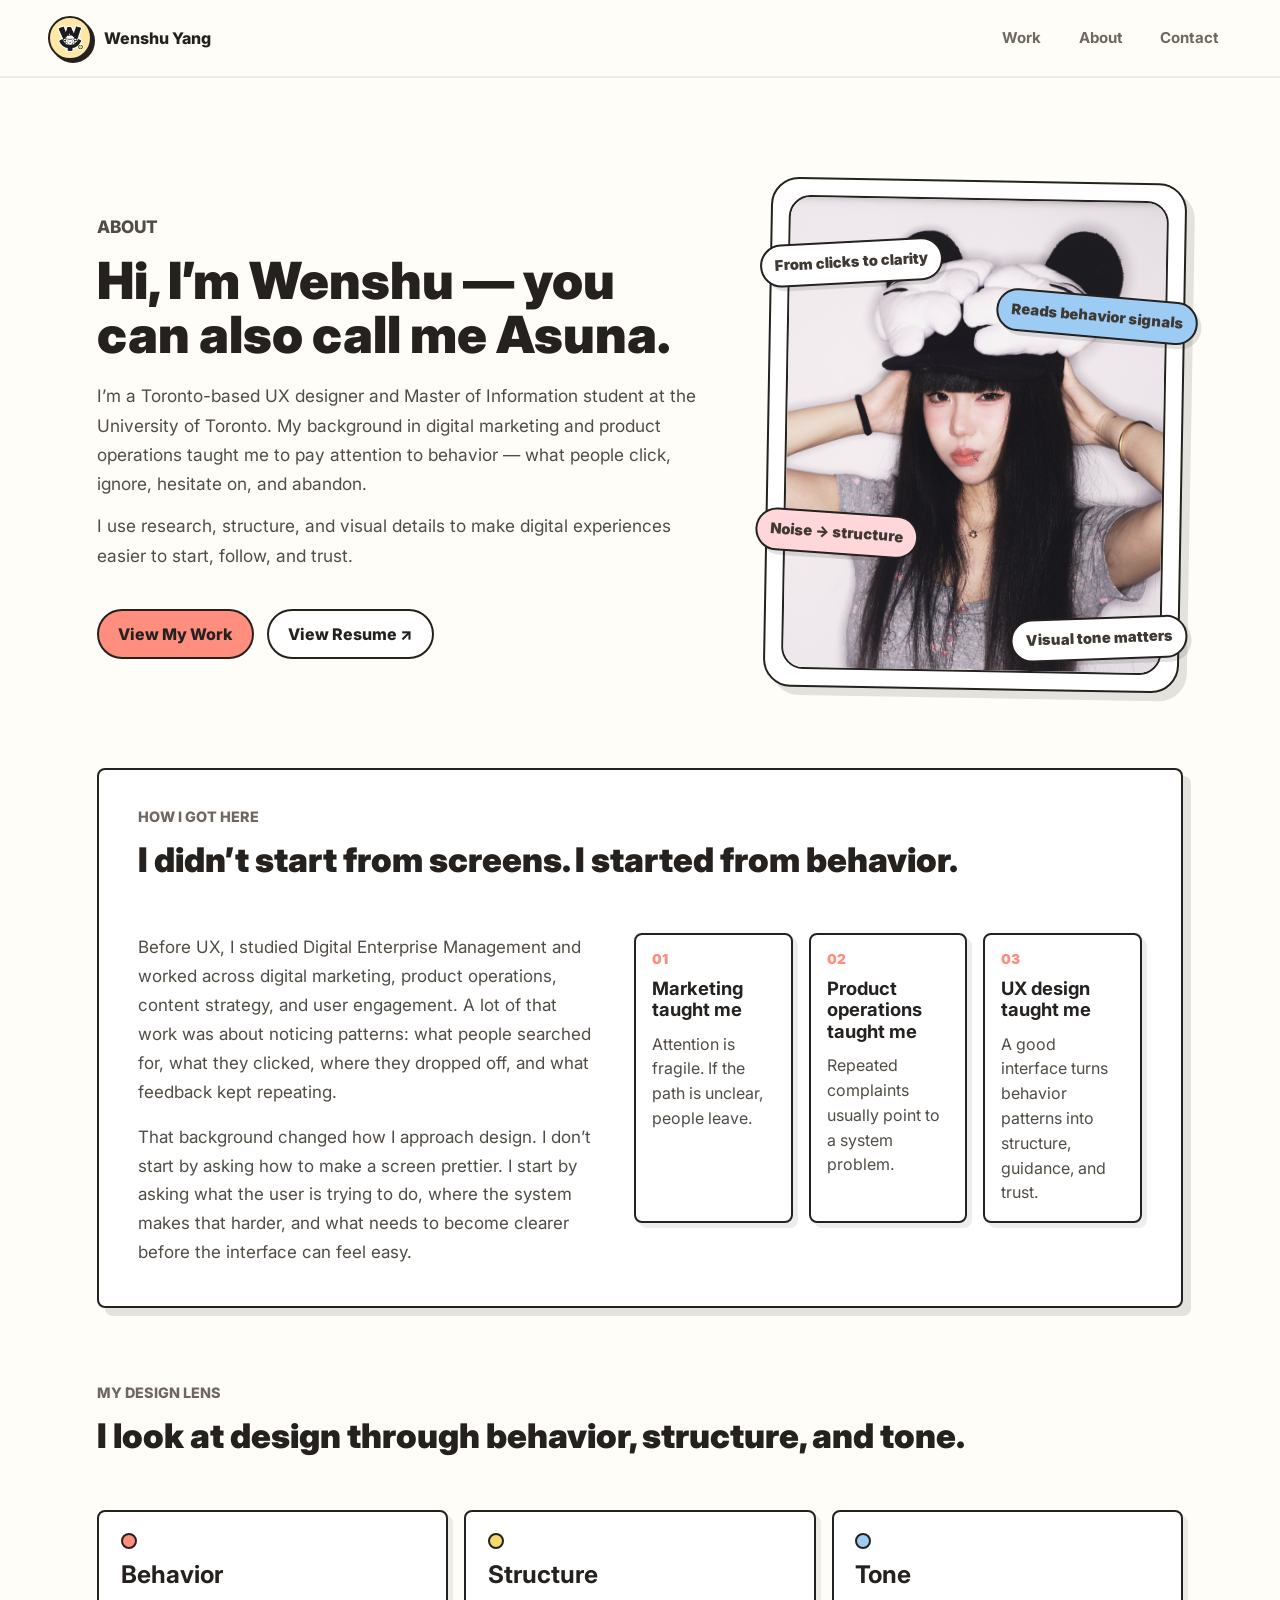
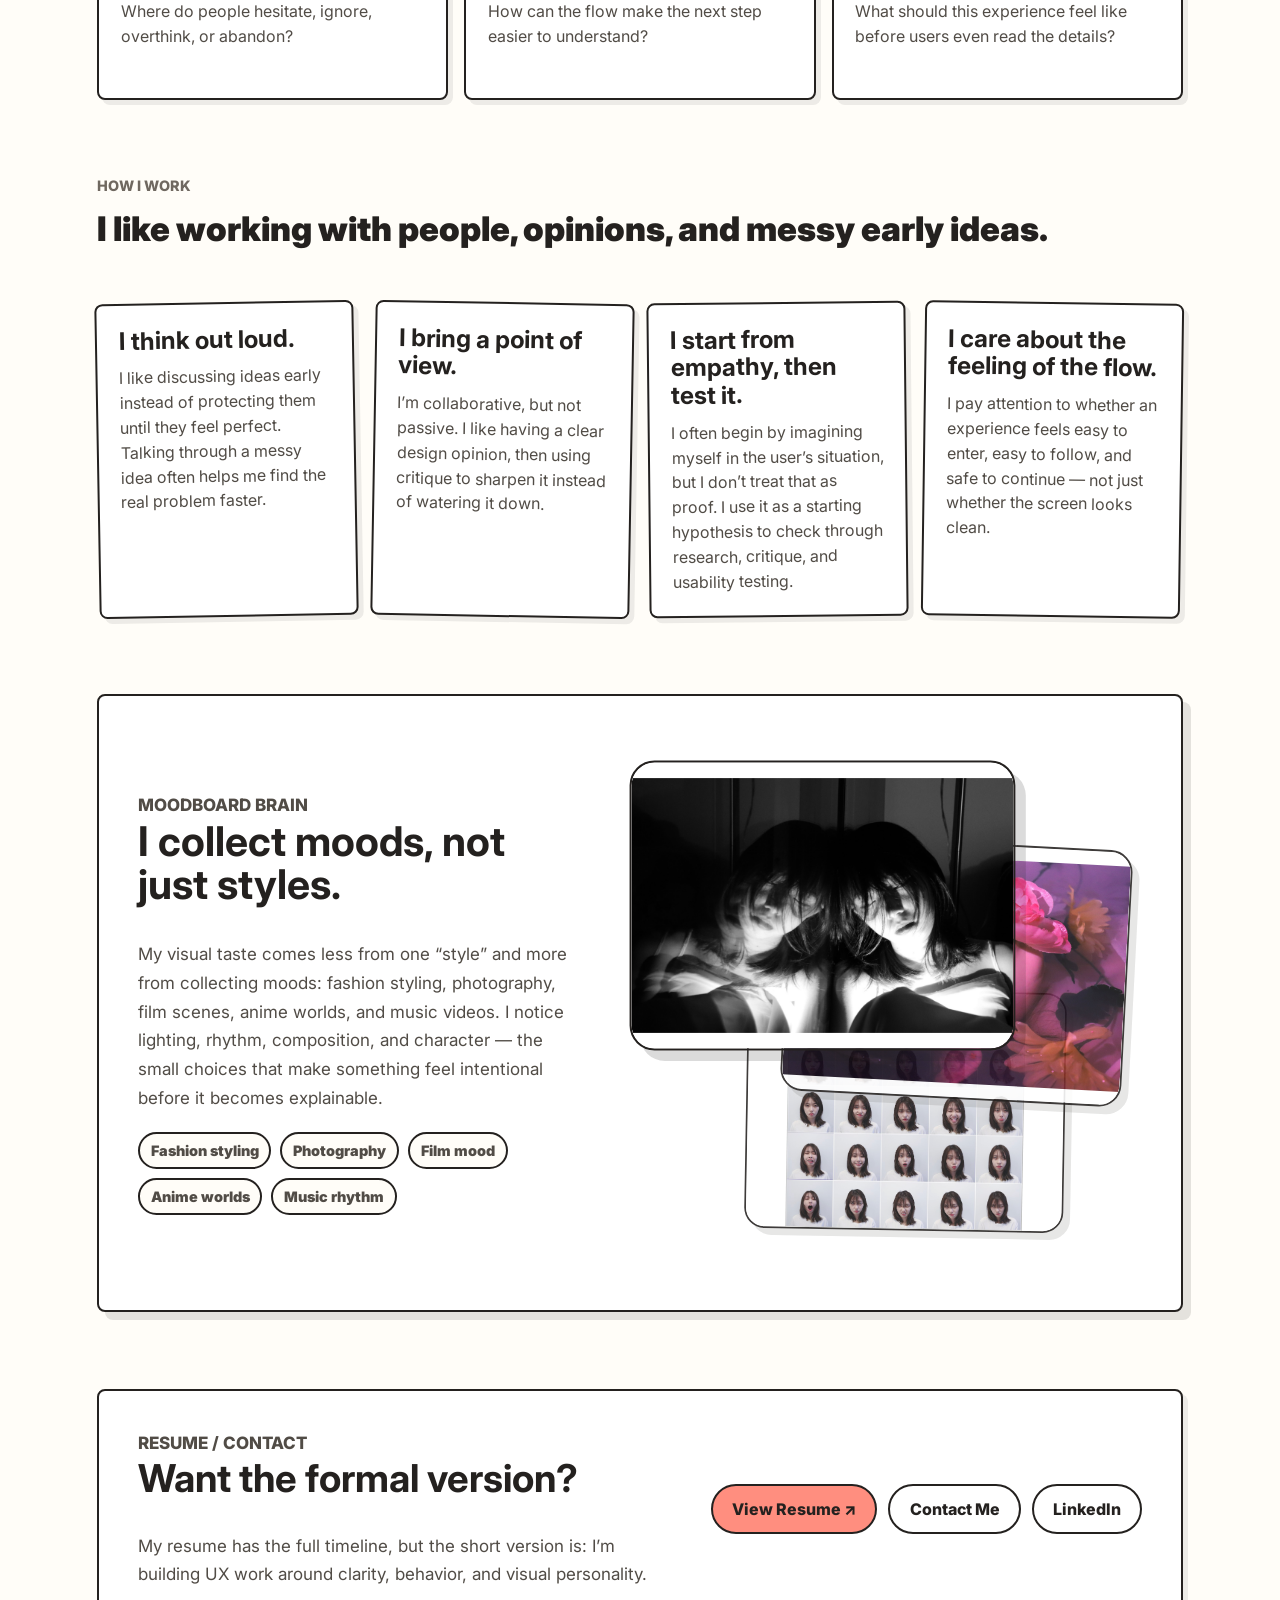
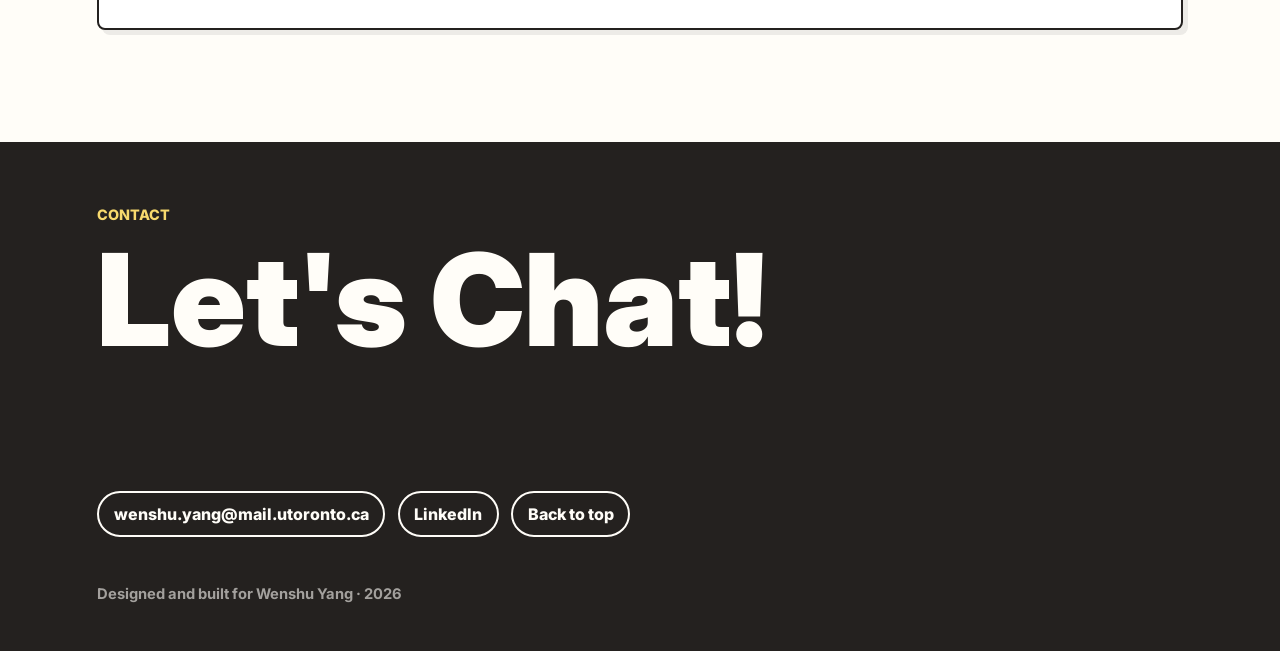
==== commit 969dc628: "Add public resume PDF and update resume links" ====
--- a/about.html
+++ b/about.html
@@ -44,8 +44,7 @@
           <p>I use research, structure, and visual details to make digital experiences easier to start, follow, and trust.</p>
           <div class="hero-actions">
             <a class="button primary" href="index.html#work">View My Work</a>
-            <!-- TODO: Replace # with assets/Wenshu-Yang-UX-Resume.pdf when the resume PDF is added. -->
-            <a class="button secondary" href="#">Download Resume</a>
+            <a class="button secondary" href="assets/resume/Wenshu_Yang_Resume_Public.pdf" target="_blank" rel="noopener noreferrer">View Resume ↗</a>
           </div>
         </div>
 
@@ -171,8 +170,7 @@
             <p>My resume has the full timeline, but the short version is: I’m building UX work around clarity, behavior, and visual personality.</p>
           </div>
           <div class="resume-actions">
-            <!-- TODO: Replace # with assets/Wenshu-Yang-UX-Resume.pdf when the resume PDF is added. -->
-            <a class="button primary" href="#">Download Resume</a>
+            <a class="button primary" href="assets/resume/Wenshu_Yang_Resume_Public.pdf" target="_blank" rel="noopener noreferrer">View Resume ↗</a>
             <a class="button secondary" href="mailto:wenshu.yang@mail.utoronto.ca">Contact Me</a>
             <a class="button secondary" href="https://www.linkedin.com/in/wenshu-yang/" target="_blank" rel="noreferrer">LinkedIn</a>
           </div>
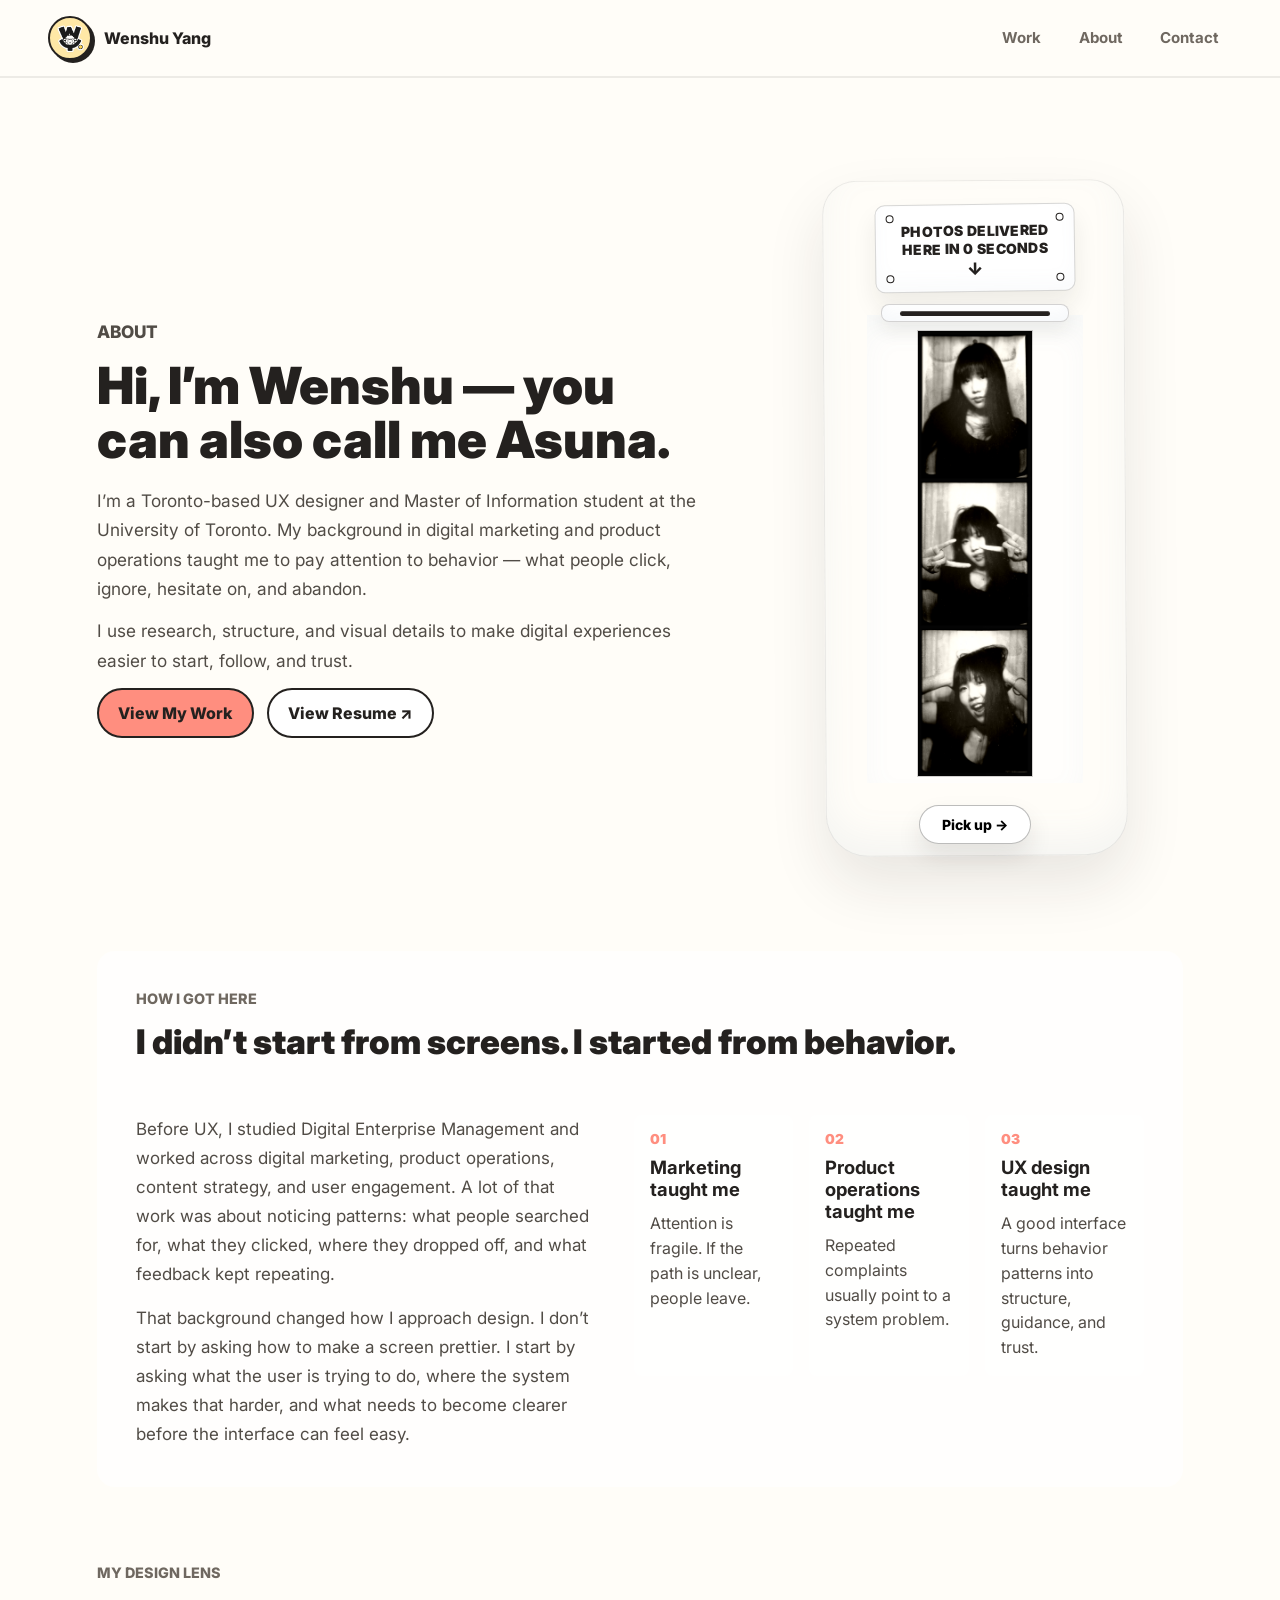
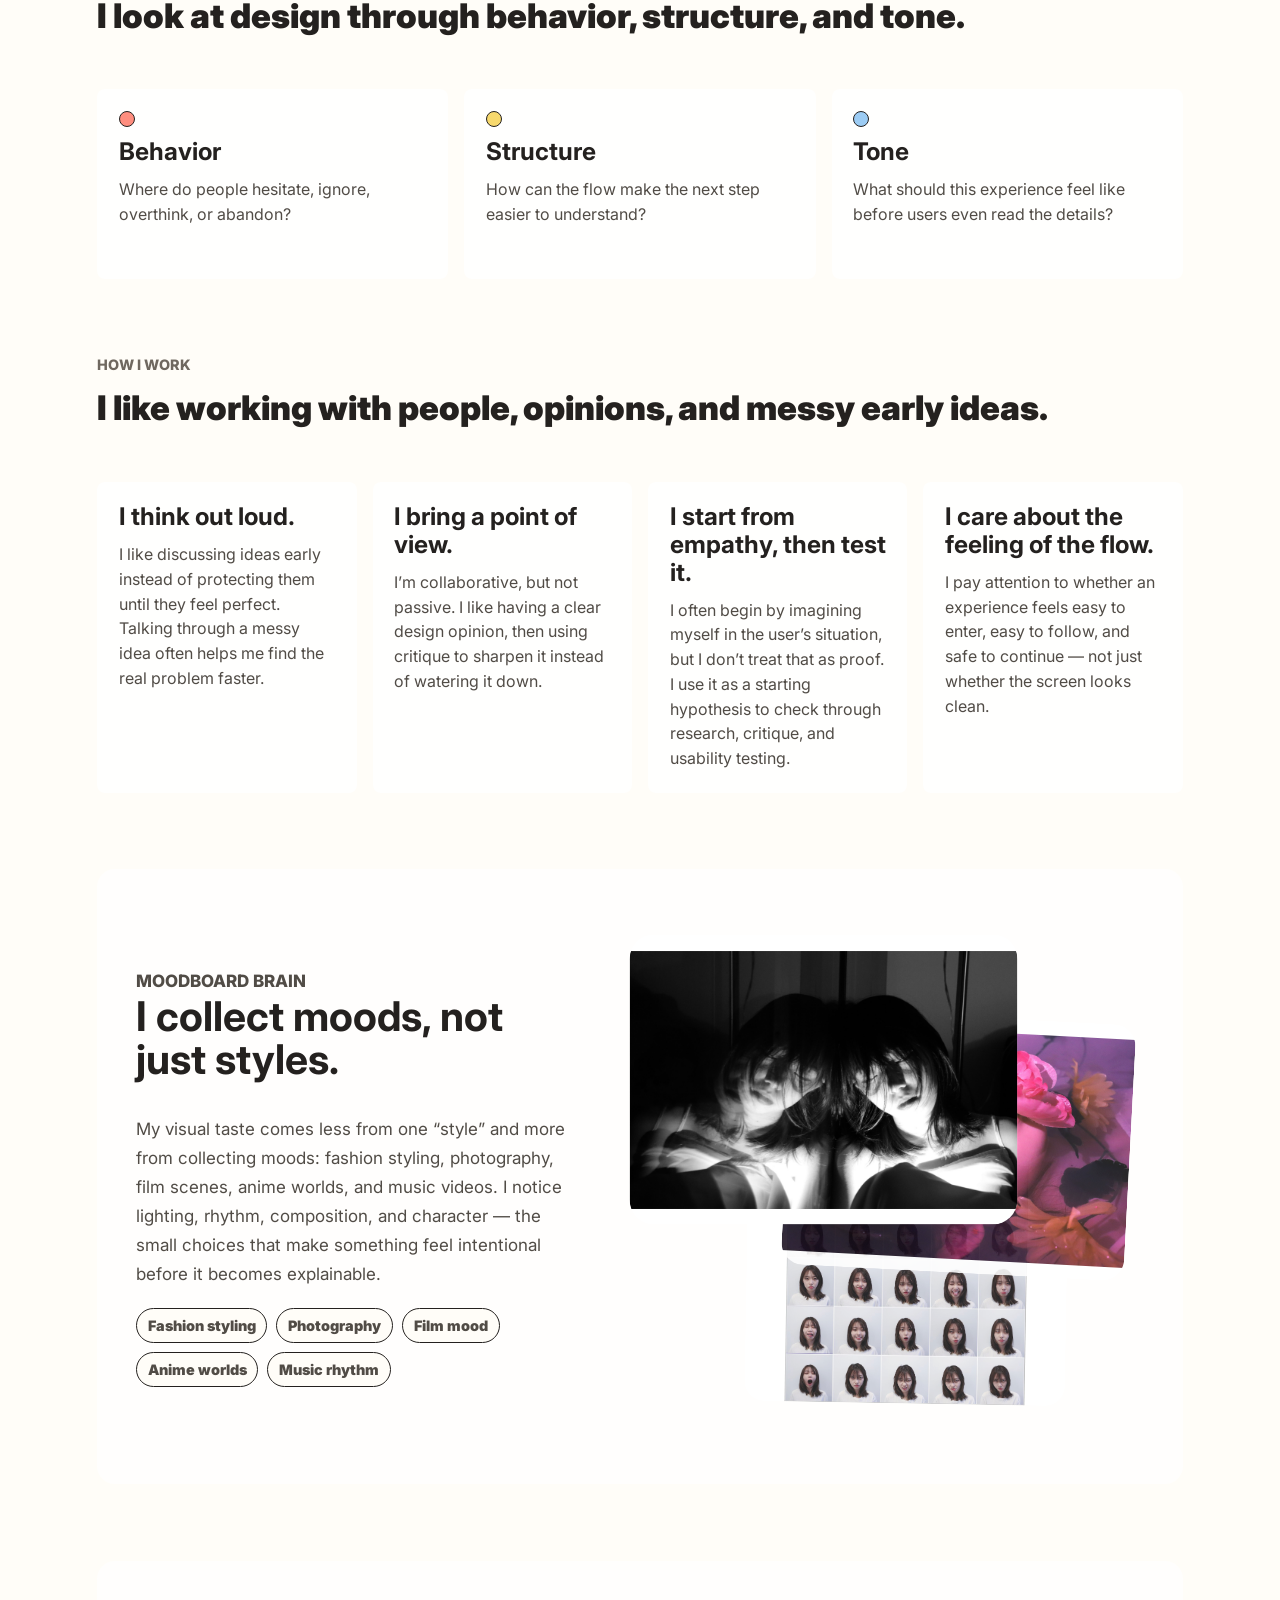
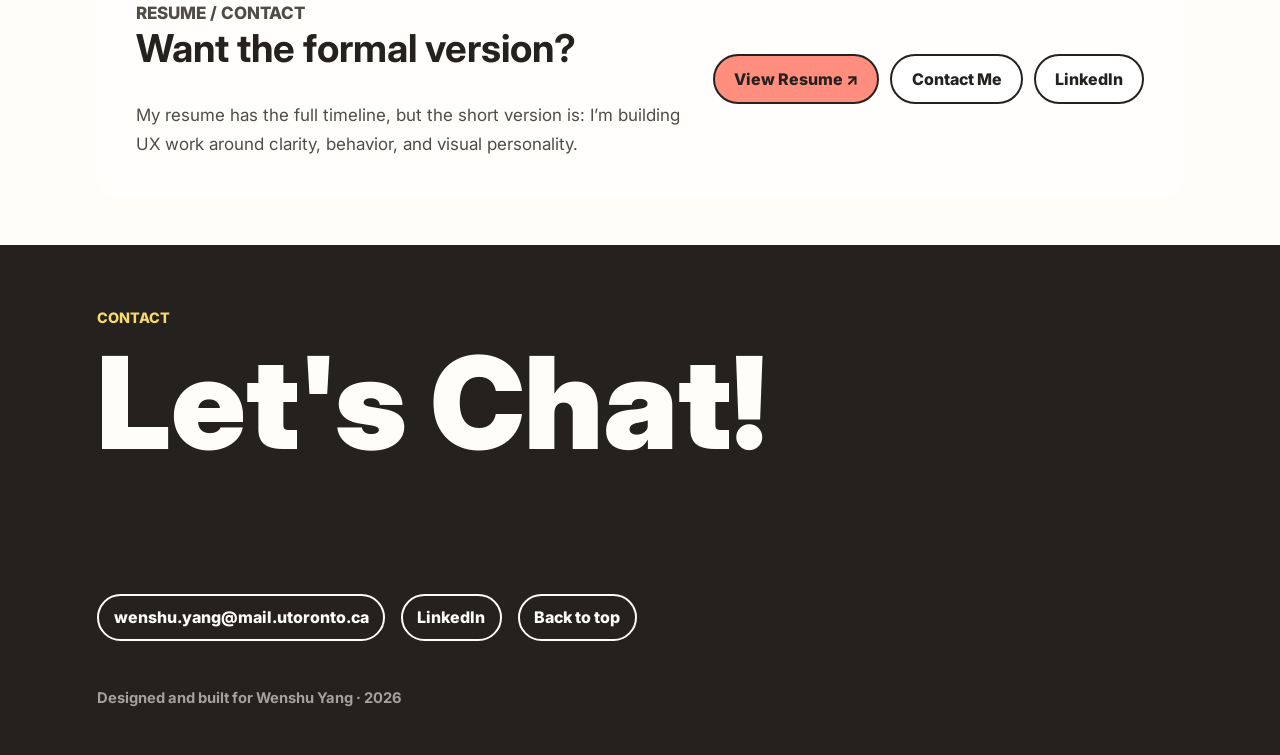
==== commit 8e6a7459: "Update portfolio visuals and about print booth" ====
--- a/about.html
+++ b/about.html
@@ -48,12 +48,29 @@
           </div>
         </div>
 
-        <div class="about-portrait-card" aria-label="Portrait of Wenshu Yang">
-          <img src="assets/about/about-portrait.jpg" alt="Portrait of Wenshu Yang" />
-          <span class="about-sticker tag-clicks">From clicks to clarity</span>
-          <span class="about-sticker tag-signals">Reads behavior signals</span>
-          <span class="about-sticker tag-structure">Noise → structure</span>
-          <span class="about-sticker tag-tone">Visual tone matters</span>
+        <div class="print-strip" aria-label="Photobooth strip of Wenshu Yang">
+          <div class="print-strip-plate" aria-hidden="true">
+            <span class="plate-screw tl"></span>
+            <span class="plate-screw tr"></span>
+            <span class="plate-screw bl"></span>
+            <span class="plate-screw br"></span>
+            <div class="plate-text">PHOTOS DELIVERED<br />HERE IN 0 SECONDS</div>
+            <div class="plate-arrow">↓</div>
+          </div>
+          <div class="print-strip-machine">
+            <div class="print-strip-slot"><span></span></div>
+            <div class="print-strip-window">
+              <div class="print-strip-paper">
+                <img src="assets/about/asuna-photobooth.png" alt="Photobooth strip of Wenshu Yang" />
+                <div class="print-strip-develop"></div>
+              </div>
+            </div>
+          </div>
+          <div class="print-strip-picked">
+            <img src="assets/about/asuna-photobooth.png" alt="Photobooth strip of Wenshu Yang" />
+            <span class="print-strip-tape"></span>
+          </div>
+          <button class="print-strip-button" type="button">Pick up →</button>
         </div>
       </section>
 
--- a/styles.css
+++ b/styles.css
@@ -24,6 +24,10 @@
   --radius: 8px;
   --page-gutter: clamp(4.5rem, 7.6vw, 10rem);
   --content-width: 1500px;
+  --case-line-soft: rgba(36, 33, 31, 0.1);
+  --case-line-subtle: rgba(36, 33, 31, 0.06);
+  --case-surface: rgba(255, 255, 255, 0.76);
+  --case-shadow-soft: 0 10px 28px rgba(36, 33, 31, 0.04);
 }
 
 * {
@@ -153,6 +157,27 @@
 
 .hero-stage {
   position: relative;
+  display: grid;
+  grid-template-columns: minmax(0, 0.95fr) minmax(240px, 0.58fr);
+  align-items: center;
+  gap: clamp(2rem, 6vw, 6rem);
+  width: 100%;
+}
+
+.hero-copy {
+  display: grid;
+  align-content: center;
+}
+
+.hero-role-label {
+  width: fit-content;
+  margin: 0 0 0.85rem;
+  color: var(--coral);
+  font-size: clamp(0.82rem, 0.95vw, 0.95rem);
+  font-weight: 900;
+  letter-spacing: 0.08em;
+  line-height: 1;
+  text-transform: uppercase;
 }
 
 .eyebrow {
@@ -185,16 +210,72 @@
 }
 
 h1 {
-  max-width: 1240px;
-  margin-bottom: 1.35rem;
+  max-width: min(100%, 1060px);
+  margin-bottom: 1.25rem;
   font-family: "Inter", system-ui, sans-serif;
-  font-size: clamp(4.3rem, 7.35vw, 9.7rem);
-  font-weight: 900;
-  line-height: 1.02;
-}
-
-.hero h1 span {
+  font-size: clamp(3.45rem, 6.05vw, 7.9rem);
+  font-weight: 900;
+  line-height: 0.96;
+}
+
+.hero h1 {
+  max-width: 760px;
+  margin-bottom: 1.4rem;
+  font-size: clamp(3rem, 4.8vw, 6.1rem);
+}
+
+.hero h1 > span {
   display: block;
+}
+
+.hero-role-label,
+.hero h1 > span,
+.hero-text,
+.hero-actions {
+  opacity: 0;
+  transform: translateY(14px);
+  animation: heroFadeUp 780ms cubic-bezier(0.2, 0.72, 0.18, 1) forwards;
+}
+
+.hero h1 > span:nth-child(1) {
+  animation-delay: 90ms;
+}
+
+.hero h1 > span:nth-child(2) {
+  animation-delay: 210ms;
+}
+
+.hero h1 > span:nth-child(3) {
+  animation-delay: 330ms;
+}
+
+.hero-text {
+  animation-delay: 490ms;
+}
+
+.hero-actions {
+  animation-delay: 650ms;
+}
+
+.hero-emphasis {
+  position: relative;
+  display: inline-block;
+  color: var(--coral);
+  font-style: italic;
+}
+
+.hero-emphasis::after {
+  content: "";
+  position: absolute;
+  left: 0.04em;
+  right: 0.02em;
+  bottom: 0.03em;
+  height: 0.045em;
+  border-radius: 999px;
+  background: color-mix(in srgb, var(--coral) 48%, #fff 52%);
+  transform: scaleX(0);
+  transform-origin: left center;
+  animation: drawPauseUnderline 760ms cubic-bezier(0.25, 0.78, 0.18, 1) 940ms forwards;
 }
 
 h2 {
@@ -208,19 +289,20 @@
 }
 
 .hero-text {
-  max-width: 920px;
-  margin-top: clamp(2rem, 5vw, 4.5rem);
+  max-width: 620px;
+  margin-top: 0;
+  margin-bottom: 1.6rem;
   color: #4d4842;
-  font-size: clamp(1.2rem, 2vw, 2rem);
+  font-size: clamp(1.12rem, 1.48vw, 1.42rem);
   font-weight: 500;
-  line-height: 1.5;
+  line-height: 1.58;
 }
 
 .hero-actions {
   display: flex;
   flex-wrap: wrap;
   gap: 0.85rem;
-  margin-top: clamp(1.4rem, 3vw, 2.5rem);
+  margin-top: 0;
 }
 
 .button,
@@ -255,75 +337,262 @@
   background: #fff;
 }
 
-.hero-label {
+.hero-sheep-panel {
+  position: relative;
+  grid-column: 2;
+  display: grid;
+  place-items: center;
+  min-height: clamp(260px, 32vw, 400px);
+}
+
+.hero-sheep-zone {
+  position: relative;
+  justify-self: center;
+  display: grid;
+  place-items: center;
+  width: min(100%, 340px);
+  min-width: 0;
+  min-height: clamp(230px, 26vw, 340px);
+  padding: 0;
+  border: 0;
+  appearance: none;
+  background: transparent;
+  color: #6f6860;
+  cursor: pointer;
+  font: inherit;
+  opacity: 0;
+  text-align: left;
+  touch-action: manipulation;
+  transform: translateY(10px);
+  animation: heroFadeUp 720ms cubic-bezier(0.2, 0.72, 0.18, 1) 760ms forwards;
+}
+
+.hero-sheep-zone:focus-visible {
+  outline: 2px solid rgba(36, 33, 31, 0.32);
+  outline-offset: 6px;
+  border-radius: 18px;
+}
+
+.hero-sheep-visual {
+  position: relative;
+  display: block;
+  width: clamp(280px, 26vw, 380px);
+  transform-origin: 50% 94%;
+}
+
+.hero-sheep-zone:hover .hero-sheep-visual {
+  animation: sheepWobble 850ms cubic-bezier(0.32, 0.64, 0.35, 1.32);
+}
+
+.hero-sheep-visual.is-hinting {
+  animation: sheepWobble 850ms cubic-bezier(0.32, 0.64, 0.35, 1.32);
+}
+
+.hero-sheep-svg {
+  display: block;
+  width: 100%;
+  height: auto;
+  overflow: visible;
+  transform-origin: 50% 96%;
+}
+
+.hero-sheep-art {
+  position: relative;
+  z-index: 2;
+}
+
+.hero-sheep-svg.is-jumping {
+  animation: sheepJump 620ms cubic-bezier(0.34, 1.56, 0.64, 1);
+}
+
+.hero-sheep-shadow {
   position: absolute;
-  display: flex;
-  align-items: center;
-  min-height: clamp(4.4rem, 6vw, 6.3rem);
-  width: clamp(18rem, 24vw, 29rem);
-  padding: 1rem clamp(1.25rem, 2vw, 2.2rem);
-  border: 2px solid var(--line);
-  border-radius: 8px;
-  box-shadow: 4px 4px 0 rgba(36, 33, 31, 0.08);
-  font-size: clamp(1.05rem, 1.45vw, 1.65rem);
-  font-weight: 900;
-  line-height: 1.25;
-}
-
-.hero-label::before {
+  left: 52%;
+  bottom: 3.5%;
+  z-index: 1;
+  width: 56%;
+  height: 5%;
+  transform: translateX(-50%);
+  background: var(--ink);
+  border-radius: 50%;
+  opacity: 0.1;
+  transition: opacity 300ms ease, transform 300ms ease;
+}
+
+.hero-sheep-zone:hover .hero-sheep-shadow {
+  transform: translateX(-50%) scaleX(0.92);
+  opacity: 0.14;
+}
+
+.hero-sheep-note,
+.hero-sheep-baa {
+  position: absolute;
+  opacity: 0;
+  pointer-events: none;
+}
+
+.hero-sheep-zone.is-visible .hero-sheep-note {
+  animation: sheepNoteAppear 2.15s ease forwards;
+}
+
+.hero-sheep-zone.is-visible .hero-sheep-baa {
+  animation: sheepBaaAppear 1.2s ease forwards;
+}
+
+.hero-sheep-note {
+  bottom: 92%;
+  left: -1.6rem;
+  z-index: 4;
+  width: max-content;
+  max-width: 220px;
+  padding: 0.6rem 0.9rem;
+  background: #fff;
+  border: 2px solid var(--line);
+  border-radius: 14px;
+  filter: drop-shadow(3px 3px 0 rgba(36, 33, 31, 0.14));
+  text-align: left;
+  color: var(--ink);
+  font-size: clamp(0.9rem, 1.05vw, 1rem);
+  font-weight: 700;
+  line-height: 1.35;
+  letter-spacing: 0.01em;
+  white-space: normal;
+  transform: translateY(6px) scale(0.97) rotate(-5deg);
+}
+
+.hero-sheep-note::after {
   content: "";
   position: absolute;
-  top: 0.7rem;
-  left: 0.7rem;
-  width: 1rem;
-  aspect-ratio: 1;
-  background: var(--paper);
-  border: 2px solid var(--line);
-  border-radius: 50%;
-}
-
-.location-label {
-  top: -5rem;
-  right: 7%;
-  background: #a8dcf0;
-  transform: rotate(12deg);
-}
-
-.mindset-label {
-  right: 0;
-  top: clamp(6.2rem, 9.8vw, 11.8rem);
-  background: #ffe8a6;
-  transform: rotate(-4deg);
-}
-
-.intro-strip {
-  border-block: 2px solid var(--line);
-  background: var(--ink);
-  color: #fffdf8;
-  overflow: hidden;
-}
-
-.intro-strip p {
-  width: max-content;
-  margin: 0;
-  padding: 1rem 0;
-  font-size: clamp(1rem, 2vw, 1.35rem);
+  bottom: -7.5px;
+  left: 70px;
+  width: 12px;
+  height: 12px;
+  background: #fff;
+  border-right: 2px solid var(--line);
+  border-bottom: 2px solid var(--line);
+  transform: rotate(45deg);
+}
+
+.hero-sheep-note[data-note-theme="care"] {
+  color: var(--coral);
+}
+
+.hero-sheep-baa {
+  right: -0.4rem;
+  top: 11%;
+  z-index: 4;
+  color: var(--ink);
+  opacity: 0;
+  font-size: clamp(0.98rem, 1.6vw, 1.25rem);
   font-weight: 800;
-  animation: marquee 18s linear infinite;
-}
-
-@keyframes marquee {
-  from {
-    transform: translateX(100vw);
-  }
+  font-style: italic;
+  letter-spacing: 0.03em;
+  transform: translateY(8px) rotate(-13deg);
+}
+
+@keyframes heroFadeUp {
   to {
-    transform: translateX(-100%);
+    opacity: 1;
+    transform: translateY(0);
+  }
+}
+
+@keyframes drawPauseUnderline {
+  to {
+    transform: scaleX(1);
+  }
+}
+
+@keyframes sheepNoteAppear {
+  0% {
+    opacity: 0;
+    transform: translateY(8px) scale(0.96) rotate(-5deg);
+  }
+  14%,
+  78% {
+    opacity: 1;
+    transform: translateY(0) scale(1) rotate(-5deg);
+  }
+  100% {
+    opacity: 0;
+    transform: translateY(-4px) scale(0.98) rotate(-5deg);
+  }
+}
+
+@keyframes sheepBaaAppear {
+  0% {
+    opacity: 0;
+    transform: translateY(8px) rotate(-13deg);
+  }
+  18%,
+  68% {
+    opacity: 1;
+    transform: translateY(0) rotate(-13deg);
+  }
+  100% {
+    opacity: 0;
+    transform: translateY(-5px) rotate(-13deg);
+  }
+}
+
+@keyframes sheepWobble {
+  0% {
+    transform: translateY(0) rotate(0deg) scale(1, 1);
+  }
+  22% {
+    transform: translateY(-7px) rotate(-4deg) scale(1.03, 0.97);
+  }
+  48% {
+    transform: translateY(1px) rotate(3deg) scale(0.98, 1.02);
+  }
+  72% {
+    transform: translateY(-3px) rotate(-1.5deg) scale(1.01, 0.99);
+  }
+  100% {
+    transform: translateY(0) rotate(0deg) scale(1, 1);
+  }
+}
+
+@keyframes sheepJump {
+  0% {
+    transform: translateY(0) scale(1, 1);
+  }
+  32% {
+    transform: translateY(-24px) scale(0.94, 1.08);
+  }
+  55% {
+    transform: translateY(0) scale(1.08, 0.9);
+  }
+  78% {
+    transform: translateY(-6px) scale(0.98, 1.03);
+  }
+  100% {
+    transform: translateY(0) scale(1, 1);
   }
 }
 
 .work,
 .contact {
   padding: clamp(4rem, 8vw, 7.5rem) 0;
+}
+
+.work {
+  position: relative;
+  padding-top: clamp(4.75rem, 8vw, 7rem);
+}
+
+/* Hand-drawn divider between the hero and selected case studies. */
+.work::before {
+  content: "";
+  position: absolute;
+  top: clamp(1.1rem, 2.3vw, 1.9rem);
+  left: 50%;
+  width: min(calc(100% - 2rem), var(--content-width));
+  height: clamp(14px, 1.8vw, 24px);
+  pointer-events: none;
+  transform: translateX(-50%);
+  opacity: 0.82;
+  background: url("data:image/svg+xml,%3Csvg xmlns='http://www.w3.org/2000/svg' viewBox='0 0 1200 36' preserveAspectRatio='none'%3E%3Cpath d='M8 20 C102 12 177 25 274 17 C388 8 458 24 560 16 C676 7 739 23 850 16 C980 8 1062 23 1192 15' fill='none' stroke='%2324211f' stroke-width='3.2' stroke-linecap='round'/%3E%3Cpath d='M10 23 C118 18 186 27 286 20 C398 12 468 26 570 19 C684 12 748 27 858 20 C986 13 1070 26 1190 19' fill='none' stroke='%2324211f' stroke-width='1.4' stroke-linecap='round' opacity='.52'/%3E%3C/svg%3E") center / 100% 100% no-repeat;
 }
 
 .section-heading {
@@ -4074,7 +4343,6 @@
 }
 
 .contact {
-  margin-top: clamp(2rem, 5vw, 4rem);
   padding: clamp(2.5rem, 5vw, 4rem) 0 clamp(2rem, 4vw, 3rem);
   background: var(--ink);
   color: #fffdf8;
@@ -4101,7 +4369,7 @@
 .contact-links {
   display: flex;
   flex-wrap: wrap;
-  gap: 0.8rem;
+  gap: 1rem;
   margin-top: 1.5rem;
 }
 
@@ -4124,6 +4392,221 @@
   font-weight: 700;
 }
 
+/* Quieter case-study surface system. Homepage cards/buttons keep the bolder sticker treatment. */
+:where(.tomudo-case, .artfac-case, .cupcake-case, .linklog-case) :where(
+  .case-facts,
+  .overview-grid article,
+  .story-block,
+  .story-card,
+  .strategy-panel,
+  .insight-grid article,
+  .pain-grid article,
+  .finding-grid article,
+  .research-method-grid article,
+  .validation-reflection-grid article,
+  .testing-evidence-row article,
+  .target-user-card,
+  .validation-snapshot,
+  .synthesis-note,
+  .feature-card,
+  .iteration-grid article,
+  .iteration-story,
+  .reflection-list,
+  .audit-evidence-card,
+  .process-snapshot,
+  .cupcake-reflection-grid article,
+  .linklog-process-snapshot,
+  .linklog-role-card,
+  .linklog-reframe article,
+  .service-evidence-block,
+  .linklog-goal-grid article,
+  .linklog-implementation-grid article,
+  .linklog-iteration-grid article,
+  .linklog-iteration-evidence-strip article,
+  .linklog-reflection-grid article,
+  .linklog-valued-list,
+  .linklog-note,
+  .linklog-callout
+) {
+  border: 1px solid var(--case-line-soft);
+  border-radius: 18px;
+  background: var(--case-surface);
+  box-shadow: var(--case-shadow-soft);
+}
+
+:where(.tomudo-case, .artfac-case, .cupcake-case, .linklog-case) :where(
+  .feature-card,
+  .story-block,
+  .case-facts,
+  .service-evidence-block,
+  .linklog-process-snapshot,
+  .linklog-iteration-evidence-strip article
+) {
+  box-shadow: none;
+}
+
+:where(.tomudo-case, .artfac-case, .cupcake-case, .linklog-case) :where(
+  .feature-visual,
+  .audit-evidence-image,
+  .process-image-frame,
+  .linklog-process-snapshot img,
+  .service-evidence-gallery img,
+  .linklog-iteration-image-frame,
+  .artfac-iteration-image,
+  .browser-screen-frame,
+  .prototype-frame
+) {
+  border: 1px solid var(--case-line-soft);
+  box-shadow: none;
+}
+
+:where(.tomudo-case, .artfac-case, .cupcake-case, .linklog-case) .feature-visual {
+  background: rgba(255, 255, 255, 0.42);
+}
+
+:where(.tomudo-case, .artfac-case, .cupcake-case, .linklog-case) .feature-card .feature-visual {
+  border-color: var(--case-line-subtle);
+}
+
+:where(.tomudo-case, .artfac-case, .cupcake-case, .linklog-case) .prototype-frame {
+  box-shadow: none;
+}
+
+:where(.tomudo-case, .artfac-case, .cupcake-case, .linklog-case) .screen-placeholder {
+  border: 1px solid var(--case-line-soft);
+  box-shadow: none;
+}
+
+:where(.tomudo-case, .artfac-case, .cupcake-case, .linklog-case) .testing-evidence-row article {
+  box-shadow: none;
+}
+
+:where(.tomudo-case, .artfac-case, .cupcake-case) .testing-evidence-row article:nth-child(1) {
+  background: rgba(255, 240, 196, 0.66);
+}
+
+:where(.tomudo-case, .artfac-case, .cupcake-case) .testing-evidence-row article:nth-child(2) {
+  background: rgba(229, 247, 239, 0.62);
+}
+
+:where(.tomudo-case, .artfac-case, .cupcake-case) .testing-evidence-row article:nth-child(3) {
+  background: rgba(234, 243, 255, 0.68);
+}
+
+.tomudo-case .evidence-map {
+  border: 1px solid var(--case-line-soft);
+  border-radius: 18px;
+  background: rgba(255, 255, 255, 0.68);
+  box-shadow: none;
+}
+
+.tomudo-case .evidence-map-row + .evidence-map-row {
+  border-top: 1px solid var(--case-line-soft);
+}
+
+.tomudo-case .evidence-map-row span + span {
+  border-left: 0;
+}
+
+.tomudo-case .evidence-map-row span {
+  padding-block: clamp(0.9rem, 1.5vw, 1.15rem);
+}
+
+.tomudo-case .evidence-map-head {
+  background: rgba(255, 247, 223, 0.72);
+}
+
+.tomudo-case .evidence-map-row:nth-child(odd):not(.evidence-map-head),
+.tomudo-case .evidence-map-row:nth-child(even):not(.evidence-map-head) {
+  background: transparent;
+}
+
+.artfac-case .artfac-gif-visual {
+  border: 0;
+  box-shadow: none;
+  background: var(--artfac-charcoal);
+}
+
+.artfac-case .artfac-iteration-slide {
+  border: 1px solid var(--case-line-soft);
+  border-radius: 18px;
+  box-shadow: var(--case-shadow-soft);
+}
+
+.artfac-case .artfac-iteration-image {
+  border-color: var(--case-line-soft);
+}
+
+.artfac-case .artfac-iteration-text-grid div {
+  border: 1px solid var(--case-line-soft);
+}
+
+.cupcake-case .funnel-strip article {
+  border: 1px solid var(--case-line-soft);
+  box-shadow: none;
+}
+
+.cupcake-case .funnel-strip article.largest-dropoff {
+  border-color: rgba(247, 37, 160, 0.26);
+}
+
+.cupcake-case .audit-evidence-card,
+.cupcake-case .process-snapshot,
+.cupcake-case .browser-screen-frame {
+  box-shadow: none;
+}
+
+.cupcake-case .browser-bar-mini {
+  border-bottom: 1px solid var(--case-line-soft);
+}
+
+.linklog-case .feature-visual.linklog-solution-visual,
+.linklog-case .feature-visual.linklog-solution-visual video,
+.linklog-case .linklog-feature-video {
+  border: 0 !important;
+  box-shadow: none !important;
+  background: transparent;
+}
+
+.linklog-case .linklog-feature-card,
+.linklog-case .linklog-feature-card.reverse {
+  border: 0;
+  border-bottom: 1px solid var(--case-line-soft);
+  box-shadow: none;
+}
+
+.linklog-case .linklog-reframe article:nth-child(2),
+.linklog-case .linklog-case-overview-grid article:nth-child(3),
+.linklog-case .linklog-role-card,
+.linklog-case .linklog-valued-list,
+.linklog-case .linklog-note,
+.linklog-case .linklog-callout {
+  background: rgba(237, 246, 255, 0.78);
+}
+
+.linklog-case .linklog-reframe article:nth-child(3) {
+  background: rgba(220, 236, 255, 0.78);
+}
+
+.linklog-case .linklog-callout.caution {
+  background: rgba(255, 244, 234, 0.78);
+}
+
+.linklog-case .linklog-goal-grid span {
+  border: 1px solid rgba(16, 34, 63, 0.22);
+}
+
+.linklog-case .stakeholder-role-row span {
+  border: 1px solid rgba(16, 34, 63, 0.2);
+  box-shadow: none;
+}
+
+.linklog-case .service-evidence-gallery img,
+.linklog-case .linklog-process-snapshot img,
+.linklog-case .linklog-iteration-image-frame {
+  border-color: var(--case-line-soft);
+}
+
 @media (max-width: 900px) {
   :root {
     --page-gutter: 1rem;
@@ -4137,17 +4620,49 @@
     min-height: auto;
   }
 
-  .hero-label {
+  .hero-stage {
+    grid-template-columns: 1fr;
+    gap: 1.75rem;
+  }
+
+  .hero-copy {
+    max-width: 100%;
+  }
+
+  .hero-sheep-panel {
+    grid-column: 1;
+    min-height: 13rem;
+    place-items: start;
+  }
+
+  .hero-sheep-zone {
     position: relative;
     inset: auto;
-    width: min(100%, 28rem);
-    margin-top: 1rem;
-    transform: rotate(-2deg);
-  }
-
-  .mindset-label {
-    margin-left: auto;
-    transform: rotate(2deg);
+    justify-self: start;
+    width: min(100%, 17rem);
+    min-width: 0;
+    min-height: 12rem;
+    margin-top: 0;
+  }
+
+  .hero-sheep-visual {
+    width: min(100%, 15.5rem);
+  }
+
+  .hero-sheep-note {
+    top: -1.2rem;
+    bottom: auto;
+    left: -0.2rem;
+    right: auto;
+    max-width: min(58vw, 13rem);
+    text-align: left;
+    white-space: normal;
+  }
+
+  .hero-sheep-baa {
+    left: auto;
+    right: -0.2rem;
+    top: 0.9rem;
   }
 
   .project-grid {
@@ -4252,7 +4767,7 @@
 
   .evidence-map-row span + span {
     border-left: 0;
-    border-top: 2px solid var(--line);
+    border-top: 1px solid var(--case-line-soft);
   }
 
   .methods-used-row {
@@ -4401,7 +4916,8 @@
   }
 
   h1 {
-    font-size: clamp(3.4rem, 15vw, 5.4rem);
+    font-size: clamp(3rem, 13.2vw, 4.85rem);
+    line-height: 0.98;
   }
 
   .hero {
@@ -4470,7 +4986,631 @@
   *::after {
     scroll-behavior: auto !important;
     animation-duration: 0.01ms !important;
+    animation-delay: 0ms !important;
     animation-iteration-count: 1 !important;
     transition-duration: 0.01ms !important;
   }
-}
+
+  .hero-sheep-zone.is-visible .hero-sheep-note,
+  .hero-sheep-zone.is-visible .hero-sheep-baa {
+    opacity: 1;
+    transform: none;
+    animation: none !important;
+  }
+
+}
+
+
+/* === Print strip portrait (About hero) === */
+@keyframes print-strip-out {
+  from { transform: translateY(-101%); }
+  to { transform: translateY(0); }
+}
+
+@keyframes print-strip-drop {
+  0% { transform: translateY(0); }
+  45% { transform: translateY(15px); }
+  70% { transform: translateY(9px); }
+  88% { transform: translateY(13px); }
+  100% { transform: translateY(12px); }
+}
+
+@keyframes print-strip-develop {
+  to { opacity: 0; }
+}
+
+.print-strip {
+  position: relative;
+  justify-self: center;
+  display: flex;
+  flex-direction: column;
+  align-items: center;
+  gap: 18px;
+  width: min(100%, 400px);
+  padding: 36px 28px 96px;
+  background: var(--paper);
+  border: 2px solid var(--line);
+  border-radius: 12px;
+  box-shadow: var(--shadow);
+}
+
+.print-strip-plate {
+  position: relative;
+  width: 230px;
+  padding: 20px 16px 14px;
+  border: 2px solid var(--line);
+  border-radius: 10px;
+  background: #fff;
+  transform: rotate(-0.8deg);
+  box-shadow: 4px 4px 0 rgba(36, 33, 31, 0.1);
+}
+
+.plate-screw {
+  position: absolute;
+  width: 10px;
+  height: 10px;
+  border: 2px solid var(--line);
+  border-radius: 999px;
+}
+
+.plate-screw.tl { top: 9px; left: 10px; }
+.plate-screw.tr { top: 9px; right: 10px; }
+.plate-screw.bl { bottom: 9px; left: 10px; }
+.plate-screw.br { bottom: 9px; right: 10px; }
+
+.plate-text {
+  text-align: center;
+  font-weight: 900;
+  font-size: 17px;
+  line-height: 1.3;
+  letter-spacing: 0.02em;
+}
+
+.plate-arrow {
+  text-align: center;
+  font-size: 20px;
+  font-weight: 900;
+  margin-top: 2px;
+}
+
+.print-strip-machine {
+  display: flex;
+  flex-direction: column;
+  align-items: center;
+}
+
+.print-strip-slot {
+  width: 210px;
+  height: 22px;
+  border: 2px solid var(--line);
+  border-radius: 8px;
+  background: #fff;
+  display: grid;
+  place-items: center;
+  position: relative;
+  z-index: 3;
+}
+
+.print-strip-slot span {
+  width: 170px;
+  height: 7px;
+  background: var(--line);
+  border-radius: 4px;
+}
+
+.print-strip-window {
+  height: 614px;
+  overflow: hidden;
+  margin-top: -4px;
+  padding-bottom: 14px;
+  animation: print-strip-drop 0.7s cubic-bezier(0.3, 0.7, 0.4, 1) 3.45s forwards;
+}
+
+.print-strip-paper {
+  position: relative;
+  transform: translateY(-101%);
+  animation: print-strip-out 3s cubic-bezier(0.35, 0, 0.15, 1) 0.4s forwards;
+}
+
+.print-strip-paper img {
+  display: block;
+  width: 150px;
+  border: 2px solid var(--line);
+  box-shadow: 5px 6px 0 rgba(36, 33, 31, 0.14);
+}
+
+.print-strip-develop {
+  position: absolute;
+  inset: 2px;
+  background: #efe9dd;
+  animation: print-strip-develop 2.4s ease 1s forwards;
+}
+
+.print-strip-picked {
+  display: none;
+  position: relative;
+  margin-top: 14px;
+  transform: rotate(-3.5deg);
+}
+
+.print-strip-picked img {
+  display: block;
+  width: 158px;
+  border: 2px solid var(--line);
+  box-shadow: 8px 8px 0 rgba(36, 33, 31, 0.14);
+}
+
+.print-strip-tape {
+  position: absolute;
+  top: -12px;
+  left: 50%;
+  width: 64px;
+  height: 24px;
+  background: rgba(247, 217, 109, 0.85);
+  border: 1px solid rgba(36, 33, 31, 0.35);
+  transform: translateX(-50%) rotate(2deg);
+}
+
+.print-strip.is-picked .print-strip-machine { display: none; }
+.print-strip.is-picked .print-strip-picked { display: block; }
+
+.print-strip-button {
+  position: absolute;
+  bottom: 36px;
+  left: 50%;
+  transform: translateX(-50%);
+  padding: 11px 26px;
+  border: 2px solid var(--line);
+  border-radius: 8px;
+  background: #fff;
+  font-weight: 800;
+  font-size: 14px;
+  cursor: pointer;
+  box-shadow: 4px 4px 0 rgba(36, 33, 31, 0.13);
+  white-space: nowrap;
+  transition: background 150ms ease;
+}
+
+.print-strip-button:hover { background: #9cddc0; }
+
+/* === About polish overrides === */
+.contact-links .contact-link-secondary {
+  opacity: 0.68;
+}
+
+.contact-links .contact-link-secondary:hover {
+  opacity: 1;
+}
+
+.about-story-panel,
+.visual-diet,
+.resume-cta,
+.about-mini-card-grid article,
+.about-card-grid article {
+  border: 1px solid rgba(36, 33, 31, 0.12);
+  box-shadow: none;
+}
+
+.about-story-panel,
+.visual-diet,
+.resume-cta {
+  border-radius: 18px;
+  background: rgba(255, 255, 255, 0.72);
+}
+
+.about-card-grid article,
+.about-mini-card-grid article {
+  background: rgba(255, 255, 255, 0.82);
+}
+
+.sticker-cards article:nth-child(1),
+.sticker-cards article:nth-child(2),
+.sticker-cards article:nth-child(3),
+.sticker-cards article:nth-child(4) {
+  transform: none;
+}
+
+.about-card-dot,
+.visual-tags span {
+  border-width: 1px;
+}
+
+.mood-stack-card {
+  border: 1px solid rgba(36, 33, 31, 0.16);
+  box-shadow: 0 10px 28px rgba(36, 33, 31, 0.05);
+}
+
+.mood-stack-card.is-active {
+  box-shadow: 0 16px 34px rgba(36, 33, 31, 0.1);
+}
+
+.print-strip {
+  --print-strip-photo-width: clamp(106px, 12vw, 116px);
+  width: min(100%, 340px);
+  gap: 12px;
+  padding: 22px 20px 74px;
+  border: 1px solid rgba(36, 33, 31, 0.14);
+  border-radius: 18px;
+  box-shadow: 0 14px 34px rgba(36, 33, 31, 0.07);
+}
+
+.print-strip-plate {
+  width: 200px;
+  padding: 17px 14px 12px;
+  border: 1px solid rgba(36, 33, 31, 0.22);
+  box-shadow: 0 8px 20px rgba(36, 33, 31, 0.06);
+}
+
+.plate-screw {
+  width: 8px;
+  height: 8px;
+  border-width: 1px;
+}
+
+.plate-text {
+  font-size: 14px;
+  line-height: 1.25;
+}
+
+.plate-arrow {
+  font-size: 17px;
+}
+
+.print-strip-slot {
+  width: 188px;
+  height: 18px;
+  border: 1px solid rgba(36, 33, 31, 0.22);
+}
+
+.print-strip-slot span {
+  width: 150px;
+  height: 5px;
+}
+
+.print-strip-window {
+  height: auto;
+  padding-bottom: 0;
+}
+
+.print-strip-paper img {
+  width: var(--print-strip-photo-width);
+  height: auto;
+  border: 1px solid rgba(36, 33, 31, 0.22);
+  box-shadow: 0 10px 24px rgba(36, 33, 31, 0.08);
+}
+
+.print-strip-picked {
+  margin-top: 0;
+}
+
+.print-strip-picked img {
+  width: var(--print-strip-photo-width);
+  height: auto;
+  border: 1px solid rgba(36, 33, 31, 0.22);
+  box-shadow: 0 12px 28px rgba(36, 33, 31, 0.1);
+}
+
+.print-strip-button {
+  bottom: 24px;
+  padding: 10px 22px;
+  border: 1px solid rgba(36, 33, 31, 0.3);
+  border-radius: 999px;
+  box-shadow: 0 8px 18px rgba(36, 33, 31, 0.08);
+}
+
+@media (max-width: 620px) {
+  .print-strip {
+    --print-strip-photo-width: clamp(100px, 32vw, 108px);
+    width: min(100%, 300px);
+    padding: 18px 16px 78px;
+  }
+}
+
+/* === Global card visual cleanup === */
+.about-hero .print-strip {
+  padding-bottom: 92px;
+}
+
+.about-hero .print-strip-button {
+  bottom: 24px;
+}
+
+:where(
+  .project-card,
+  .case-facts,
+  .story-card,
+  .story-block,
+  .overview-grid article,
+  .insight-grid article,
+  .pain-grid article,
+  .finding-grid article,
+  .research-method-grid article,
+  .validation-reflection-grid article,
+  .testing-evidence-row article,
+  .target-user-card,
+  .validation-snapshot,
+  .synthesis-note,
+  .feature-card,
+  .iteration-grid article,
+  .iteration-story,
+  .reflection-list,
+  .audit-evidence-card,
+  .process-snapshot,
+  .cupcake-reflection-grid article,
+  .cupcake-final-gallery article,
+  .linklog-process-snapshot,
+  .linklog-role-card,
+  .linklog-reframe article,
+  .service-evidence-block,
+  .linklog-goal-grid article,
+  .linklog-implementation-grid article,
+  .linklog-iteration-grid article,
+  .linklog-iteration-evidence-strip article,
+  .linklog-reflection-grid article,
+  .linklog-valued-list,
+  .linklog-note,
+  .linklog-callout,
+  .about-story-panel,
+  .about-mini-card-grid article,
+  .about-card-grid article,
+  .visual-diet,
+  .resume-cta,
+  .contact-card,
+  .mood-stack-card,
+  .about-hero .print-strip
+) {
+  border: 0 !important;
+  box-shadow: none !important;
+}
+
+:where(
+  .project-card,
+  .case-facts,
+  .story-card,
+  .story-block,
+  .overview-grid article,
+  .insight-grid article,
+  .pain-grid article,
+  .finding-grid article,
+  .testing-evidence-row article,
+  .target-user-card,
+  .feature-card,
+  .iteration-story,
+  .audit-evidence-card,
+  .process-snapshot,
+  .linklog-role-card,
+  .linklog-reframe article,
+  .service-evidence-block,
+  .linklog-goal-grid article,
+  .linklog-implementation-grid article,
+  .linklog-iteration-grid article,
+  .linklog-iteration-evidence-strip article,
+  .linklog-reflection-grid article,
+  .about-story-panel,
+  .about-mini-card-grid article,
+  .about-card-grid article,
+  .visual-diet,
+  .resume-cta,
+  .about-hero .print-strip
+) {
+  background: rgba(255, 255, 255, 0.72);
+}
+
+:where(
+  .feature-visual,
+  .project-hero,
+  .iteration-visual,
+  .flow-image-frame,
+  .artfac-gif-visual,
+  .artfac-iteration-image,
+  .audit-evidence-image,
+  .process-image-frame,
+  .browser-screen-frame,
+  .service-evidence-gallery img,
+  .linklog-iteration-image-frame,
+  .linklog-solution-visual,
+  .prototype-frame,
+  .video-frame,
+  .method-visual,
+  .visual-collage,
+  .screen-gallery article
+) {
+  border: 0 !important;
+  box-shadow: none !important;
+  background: transparent;
+}
+
+.feature-card .feature-visual,
+.iteration-story .iteration-visual,
+.audit-evidence-card .audit-evidence-image,
+.process-snapshot .process-image-frame,
+.linklog-iteration-evidence-strip .linklog-iteration-image-frame {
+  padding: 0;
+}
+
+.project-card:hover {
+  box-shadow: 0 16px 40px rgba(36, 33, 31, 0.08);
+}
+
+.about-hero .print-strip-plate,
+.about-hero .print-strip-slot,
+.about-hero .print-strip-paper img,
+.about-hero .print-strip-picked img,
+.about-hero .print-strip-button {
+  border-width: 1px;
+}
+
+@media (max-width: 620px) {
+  .about-hero .print-strip {
+    padding-bottom: 78px;
+  }
+}
+
+/* === About print booth machine polish === */
+.about-hero .print-strip {
+  width: min(100%, 350px);
+  padding: 24px 22px 112px;
+  background: transparent !important;
+  border: 0 !important;
+  box-shadow: none !important;
+}
+
+.about-hero .print-strip::before {
+  content: "";
+  position: absolute;
+  inset: 0 24px 72px;
+  z-index: 0;
+  border-radius: 34px 34px 42px 42px;
+  background: #fffdf8;
+  box-shadow:
+    0 28px 58px rgba(36, 33, 31, 0.1),
+    inset 0 0 0 1px rgba(36, 33, 31, 0.08),
+    inset 0 -18px 34px rgba(126, 149, 181, 0.08);
+  transform: rotate(-0.35deg);
+}
+
+.about-hero .print-strip > * {
+  position: relative;
+  z-index: 1;
+}
+
+.about-hero .print-strip-plate {
+  background: #fff;
+  border: 1px solid rgba(36, 33, 31, 0.18);
+  box-shadow:
+    0 14px 24px rgba(36, 33, 31, 0.08),
+    inset 0 -10px 18px rgba(126, 149, 181, 0.04);
+}
+
+.about-hero .print-strip-machine {
+  position: relative;
+  width: min(100%, 240px);
+  padding: 0 0 18px;
+}
+
+.about-hero .print-strip-machine::before {
+  content: "";
+  position: absolute;
+  top: 11px;
+  left: 50%;
+  bottom: 0;
+  width: min(100%, 216px);
+  z-index: -1;
+  border-radius: 0 0 28px 28px;
+  background: rgba(255, 255, 255, 0.56);
+  box-shadow:
+    inset 0 0 0 1px rgba(36, 33, 31, 0.06),
+    inset 0 16px 28px rgba(126, 149, 181, 0.05);
+  transform: translateX(-50%);
+}
+
+.about-hero .print-strip-slot {
+  background: #fff;
+  border: 1px solid rgba(36, 33, 31, 0.2);
+  box-shadow:
+    0 9px 18px rgba(36, 33, 31, 0.08),
+    inset 0 -8px 14px rgba(126, 149, 181, 0.06);
+}
+
+.about-hero .print-strip-slot span {
+  box-shadow: inset 0 1px 0 rgba(255, 255, 255, 0.22);
+}
+
+.about-hero .print-strip-paper img,
+.about-hero .print-strip-picked img {
+  border: 1px solid rgba(36, 33, 31, 0.2);
+  box-shadow:
+    0 16px 32px rgba(36, 33, 31, 0.16),
+    0 2px 0 rgba(255, 255, 255, 0.72);
+}
+
+.about-hero .print-strip-picked {
+  margin-top: 8px;
+}
+
+.about-hero .print-strip-button {
+  bottom: 26px;
+  box-shadow:
+    0 12px 24px rgba(36, 33, 31, 0.1),
+    inset 0 1px 0 rgba(255, 255, 255, 0.82);
+}
+
+@media (max-width: 620px) {
+  .about-hero .print-strip {
+    padding-bottom: 104px;
+  }
+
+  .about-hero .print-strip::before {
+    inset: 0 14px 68px;
+  }
+}
+
+/* === Homepage selected work card refinement === */
+.work .project-card {
+  border: 1px solid rgba(36, 33, 31, 0.14) !important;
+  background: rgba(255, 255, 255, 0.86);
+  box-shadow: 0 12px 30px rgba(36, 33, 31, 0.045) !important;
+}
+
+.work .project-card:hover {
+  border-color: rgba(36, 33, 31, 0.24) !important;
+  box-shadow: 0 16px 36px rgba(36, 33, 31, 0.08) !important;
+}
+
+.work .project-card.linklog .project-hero {
+  background: transparent !important;
+}
+
+.work .project-card.linklog .links-showcase-image {
+  width: 100%;
+  height: 100%;
+  max-height: none;
+  object-fit: cover;
+}
+
+/* === About print booth alignment fix === */
+.about-hero .print-strip-machine {
+  align-items: center;
+  margin-inline: auto;
+}
+
+.about-hero .print-strip-machine::before {
+  border-radius: 0;
+  box-shadow: inset 0 16px 28px rgba(126, 149, 181, 0.05);
+}
+
+.about-hero .print-strip-button {
+  left: 50%;
+  right: auto;
+  transform: translateX(-50%);
+}
+
+/* Keep the print action aligned to the photo, not the wider machine shell. */
+.about-hero .print-strip {
+  padding-bottom: 30px;
+}
+
+.about-hero .print-strip::before {
+  inset: 0 24px 18px;
+}
+
+.about-hero .print-strip-button {
+  position: static;
+  left: auto;
+  right: auto;
+  bottom: auto;
+  align-self: center;
+  width: max-content;
+  margin: 10px auto 0;
+  transform: none;
+}
+
+@media (max-width: 620px) {
+  .about-hero .print-strip {
+    padding-bottom: 28px;
+  }
+
+  .about-hero .print-strip::before {
+    inset: 0 14px 16px;
+  }
+}
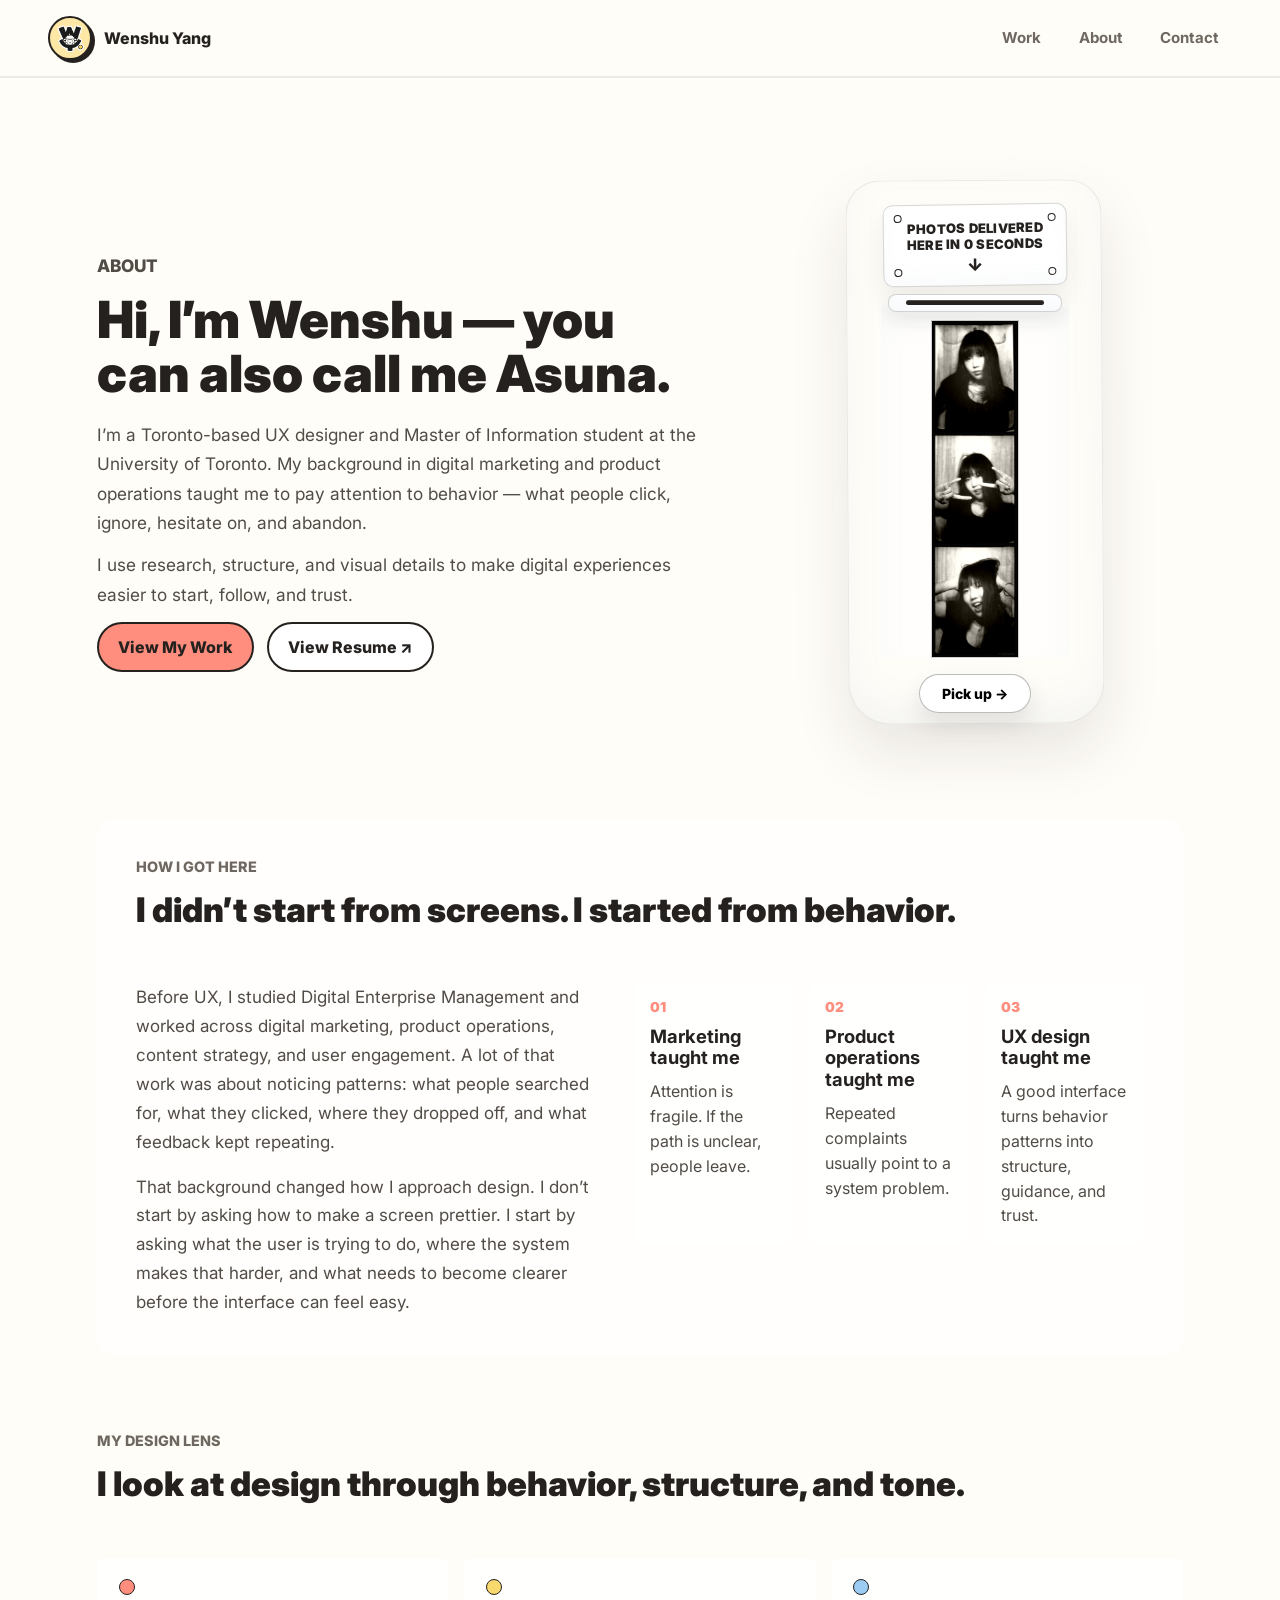
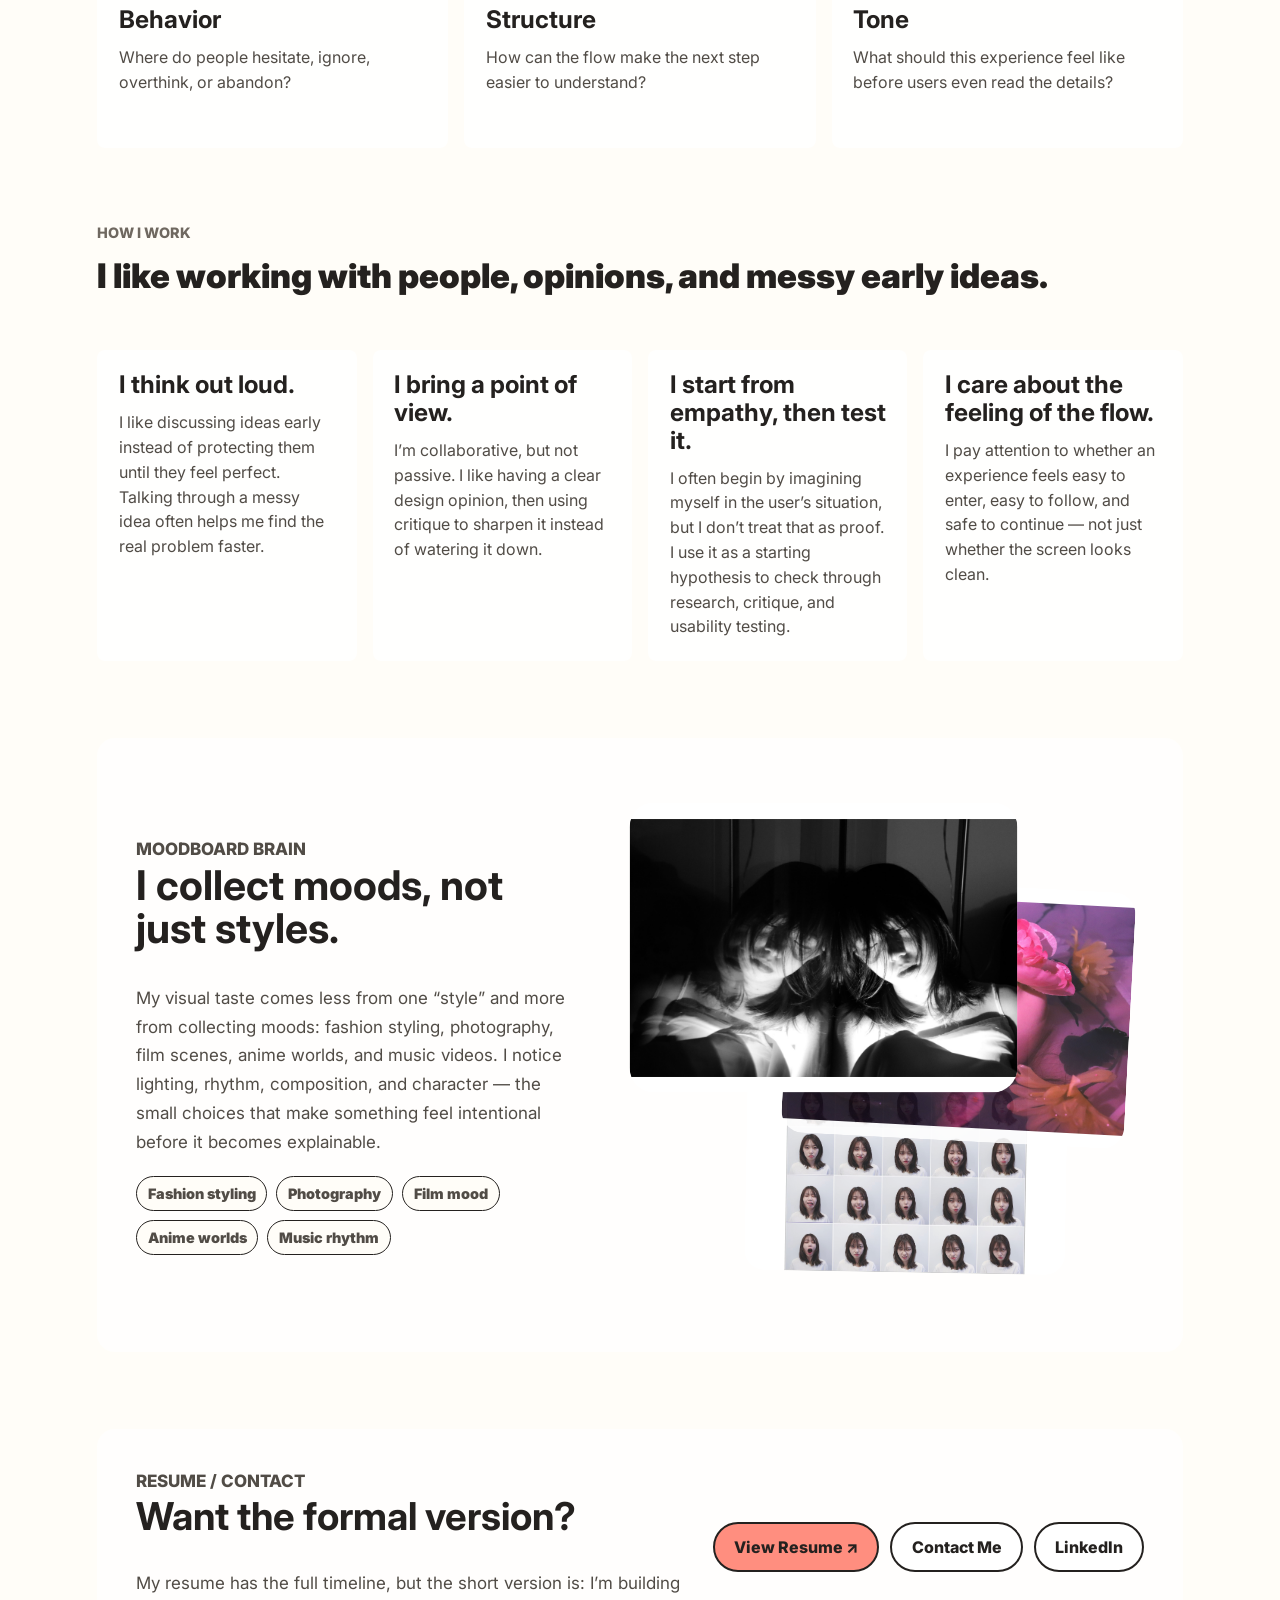
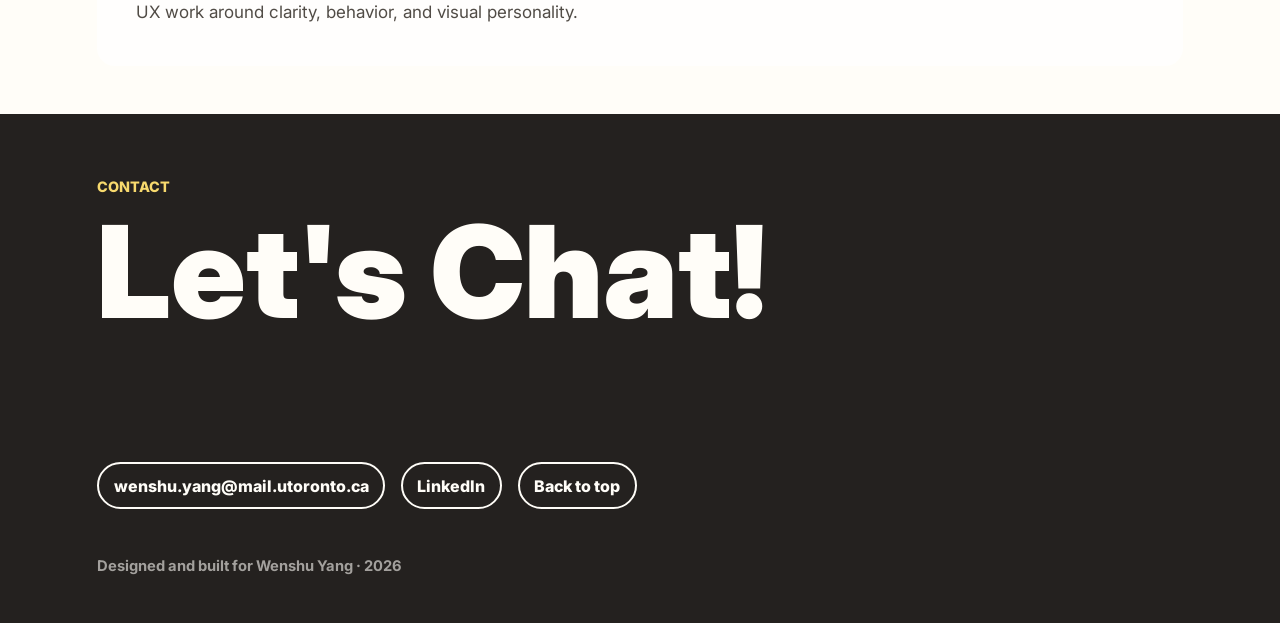
==== commit 93098700: "Restore portfolio styles and cache bust assets" ====
--- a/about.html
+++ b/about.html
@@ -14,7 +14,7 @@
       href="https://fonts.googleapis.com/css2?family=Inter:wght@400;500;600;700;800;900&display=swap"
       rel="stylesheet"
     />
-    <link rel="stylesheet" href="styles.css" />
+    <link rel="stylesheet" href="styles.css?v=20260711-restore3" />
   </head>
   <body>
     <div class="cursor-dot" aria-hidden="true"></div>
@@ -208,6 +208,6 @@
       </section>
     </main>
 
-    <script src="script.js"></script>
+    <script src="script.js?v=20260711-restore3"></script>
   </body>
 </html>
--- a/styles.css
+++ b/styles.css
@@ -5588,10 +5588,13 @@
 /* Keep the print action aligned to the photo, not the wider machine shell. */
 .about-hero .print-strip {
   padding-bottom: 30px;
+  --print-strip-photo-width: clamp(82px, 8vw, 88px);
+  width: min(100%, 300px);
+  gap: 8px;
 }
 
 .about-hero .print-strip::before {
-  inset: 0 24px 18px;
+  inset: 0 22px 18px;
 }
 
 .about-hero .print-strip-button {
@@ -5601,16 +5604,45 @@
   bottom: auto;
   align-self: center;
   width: max-content;
-  margin: 10px auto 0;
+  margin: 8px auto 0;
   transform: none;
 }
 
 @media (max-width: 620px) {
   .about-hero .print-strip {
     padding-bottom: 28px;
+    --print-strip-photo-width: clamp(82px, 27vw, 88px);
+    width: min(100%, 280px);
   }
 
   .about-hero .print-strip::before {
     inset: 0 14px 16px;
   }
 }
+
+/* Keep the machine compact enough to read as a hero visual. */
+.about-hero .print-strip-plate {
+  width: 184px;
+  padding: 15px 12px 10px;
+}
+
+.about-hero .plate-text {
+  font-size: 13px;
+}
+
+.about-hero .print-strip-slot {
+  width: 174px;
+}
+
+.about-hero .print-strip-slot span {
+  width: 138px;
+}
+
+.about-hero .print-strip-machine {
+  width: min(100%, 210px);
+  padding-bottom: 12px;
+}
+
+.about-hero .print-strip-machine::before {
+  width: min(100%, 188px);
+}
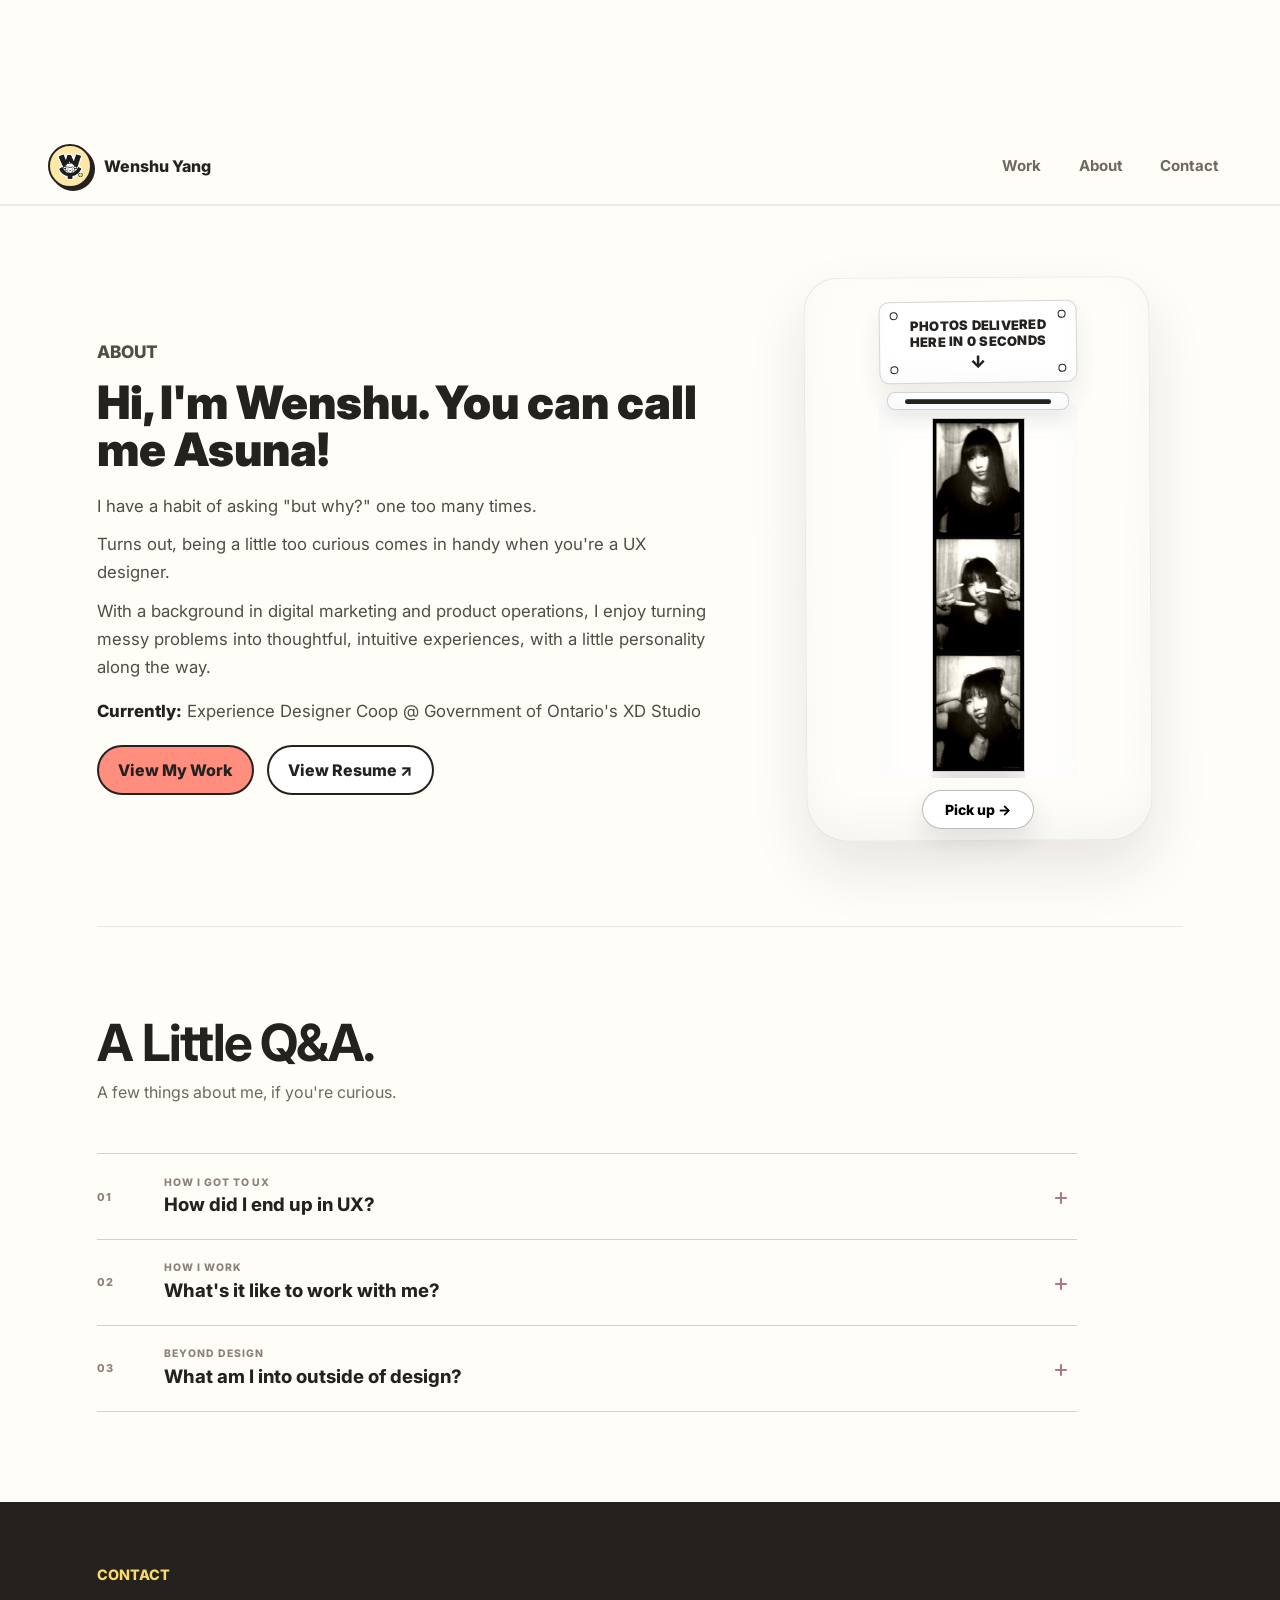
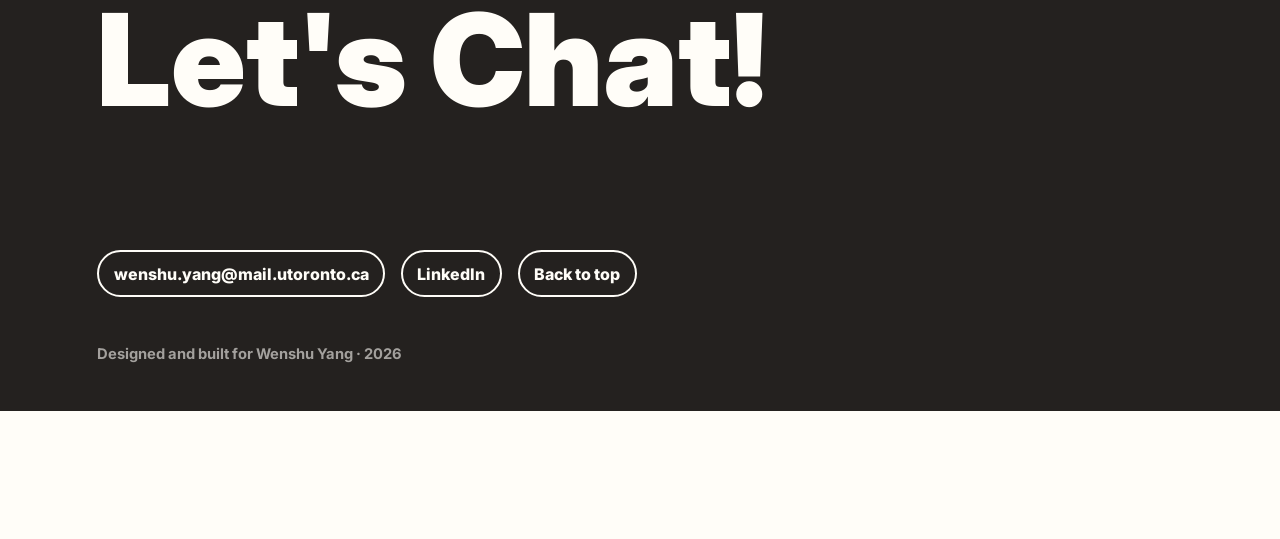
==== commit 3cec2aa6: "Publish redesigned About page" ====
--- a/about.html
+++ b/about.html
@@ -11,12 +11,13 @@
     <link rel="preconnect" href="https://fonts.googleapis.com" />
     <link rel="preconnect" href="https://fonts.gstatic.com" crossorigin />
     <link
-      href="https://fonts.googleapis.com/css2?family=Inter:wght@400;500;600;700;800;900&display=swap"
+      href="https://fonts.googleapis.com/css2?family=Inter:wght@400;500;600;700;800;900&amp;display=swap"
       rel="stylesheet"
     />
     <link rel="stylesheet" href="styles.css?v=20260711-restore3" />
+    <link rel="stylesheet" href="about.css?v=20261030-1" />
   </head>
-  <body>
+  <body class="about-page">
     <div class="cursor-dot" aria-hidden="true"></div>
 
     <header class="site-header">
@@ -37,18 +38,20 @@
       <section class="about-hero section-shell" aria-labelledby="about-title">
         <div class="about-hero-copy">
           <p class="eyebrow">About</p>
-          <h1 id="about-title">
-            Hi, I’m Wenshu — you can also call me Asuna.
-          </h1>
-          <p>I’m a Toronto-based UX designer and Master of Information student at the University of Toronto. My background in digital marketing and product operations taught me to pay attention to behavior — what people click, ignore, hesitate on, and abandon.</p>
-          <p>I use research, structure, and visual details to make digital experiences easier to start, follow, and trust.</p>
+          <h1 id="about-title">Hi, I'm Wenshu. You can call me Asuna!</h1>
+          <div class="about-intro-copy">
+            <p>I have a habit of asking "but why?" one too many times.</p>
+            <p>Turns out, being a little too curious comes in handy when you're a UX designer.</p>
+            <p>With a background in digital marketing and product operations, I enjoy turning messy problems into thoughtful, intuitive experiences, with a little personality along the way.</p>
+            <p class="about-current"><strong>Currently:</strong> Experience Designer Coop @ Government of Ontario's XD Studio</p>
+          </div>
           <div class="hero-actions">
             <a class="button primary" href="index.html#work">View My Work</a>
             <a class="button secondary" href="assets/resume/Wenshu_Yang_Resume_Public.pdf" target="_blank" rel="noopener noreferrer">View Resume ↗</a>
           </div>
         </div>
 
-        <div class="print-strip" aria-label="Photobooth strip of Wenshu Yang">
+        <div class="print-strip" aria-label="Interactive photobooth of Wenshu Yang">
           <div class="print-strip-plate" aria-hidden="true">
             <span class="plate-screw tl"></span>
             <span class="plate-screw tr"></span>
@@ -66,132 +69,119 @@
               </div>
             </div>
           </div>
-          <div class="print-strip-picked">
-            <img src="assets/about/asuna-photobooth.png" alt="Photobooth strip of Wenshu Yang" />
-            <span class="print-strip-tape"></span>
+          <div class="print-strip-picked" aria-live="polite">
+            <article class="about-receipt" aria-label="A little about Asuna, presented as a photobooth receipt">
+              <div class="receipt-header">
+                <span class="receipt-star" aria-hidden="true">＊</span>
+                <h2>ASUNA'S PHOTOBOOTH</h2>
+                <p>A LITTLE ABOUT ME</p>
+                <p>TORONTO · 2026</p>
+              </div>
+
+              <dl class="receipt-list receipt-info">
+                <div><dt>NAME</dt><dd>Wenshu / Asuna</dd></div>
+                <div><dt>OCCUPATION</dt><dd>UX Designer</dd></div>
+                <div><dt>CURRENTLY</dt><dd>Ontario XD Studio</dd></div>
+              </dl>
+
+              <div class="receipt-ingredients">
+                <h3>PERSONAL INGREDIENTS</h3>
+                <dl class="receipt-list">
+                  <div><dt>Curiosity</dt><dd>Extra shot</dd></div>
+                  <div><dt>Overthinking</dt><dd>A little too much</dd></div>
+                  <div><dt>Visual details</dt><dd>Always</dd></div>
+                  <div><dt>Random inspirations</dt><dd>Unlimited</dd></div>
+                </dl>
+              </div>
+
+              <footer class="receipt-footer">
+                <div class="receipt-barcode" aria-hidden="true"></div>
+                <p>THANKS FOR GETTING TO KNOW ME!</p>
+                <em>Keep asking why. ♡</em>
+              </footer>
+            </article>
           </div>
           <button class="print-strip-button" type="button">Pick up →</button>
         </div>
       </section>
 
-      <section class="about-content section-shell">
-        <section class="about-section about-story-panel" aria-labelledby="got-here-title">
-          <div class="case-story-heading compact">
-            <p class="eyebrow">How I Got Here</p>
-            <h2 id="got-here-title">I didn’t start from screens. I started from behavior.</h2>
-          </div>
-          <div class="about-two-column">
-            <div class="about-body-copy">
-              <p>Before UX, I studied Digital Enterprise Management and worked across digital marketing, product operations, content strategy, and user engagement. A lot of that work was about noticing patterns: what people searched for, what they clicked, where they dropped off, and what feedback kept repeating.</p>
-              <p>That background changed how I approach design. I don’t start by asking how to make a screen prettier. I start by asking what the user is trying to do, where the system makes that harder, and what needs to become clearer before the interface can feel easy.</p>
-            </div>
-            <div class="about-mini-card-grid" aria-label="Background lenses">
-              <article>
-                <span>01</span>
-                <h3>Marketing taught me</h3>
-                <p>Attention is fragile. If the path is unclear, people leave.</p>
-              </article>
-              <article>
-                <span>02</span>
-                <h3>Product operations taught me</h3>
-                <p>Repeated complaints usually point to a system problem.</p>
-              </article>
-              <article>
-                <span>03</span>
-                <h3>UX design taught me</h3>
-                <p>A good interface turns behavior patterns into structure, guidance, and trust.</p>
-              </article>
-            </div>
-          </div>
-        </section>
-
-        <section class="about-section" aria-labelledby="design-lens-title">
-          <div class="case-story-heading compact">
-            <p class="eyebrow">My Design Lens</p>
-            <h2 id="design-lens-title">I look at design through behavior, structure, and tone.</h2>
-          </div>
-          <div class="about-card-grid three">
-            <article>
-              <span class="about-card-dot"></span>
-              <h3>Behavior</h3>
-              <p>Where do people hesitate, ignore, overthink, or abandon?</p>
-            </article>
-            <article>
-              <span class="about-card-dot"></span>
-              <h3>Structure</h3>
-              <p>How can the flow make the next step easier to understand?</p>
-            </article>
-            <article>
-              <span class="about-card-dot"></span>
-              <h3>Tone</h3>
-              <p>What should this experience feel like before users even read the details?</p>
-            </article>
-          </div>
-        </section>
-
-        <section class="about-section" aria-labelledby="work-style-title">
-          <div class="case-story-heading compact">
-            <p class="eyebrow">How I Work</p>
-            <h2 id="work-style-title">I like working with people, opinions, and messy early ideas.</h2>
-          </div>
-          <div class="about-card-grid four sticker-cards">
-            <article>
-              <h3>I think out loud.</h3>
-              <p>I like discussing ideas early instead of protecting them until they feel perfect. Talking through a messy idea often helps me find the real problem faster.</p>
-            </article>
-            <article>
-              <h3>I bring a point of view.</h3>
-              <p>I’m collaborative, but not passive. I like having a clear design opinion, then using critique to sharpen it instead of watering it down.</p>
-            </article>
-            <article>
-              <h3>I start from empathy, then test it.</h3>
-              <p>I often begin by imagining myself in the user’s situation, but I don’t treat that as proof. I use it as a starting hypothesis to check through research, critique, and usability testing.</p>
-            </article>
-            <article>
-              <h3>I care about the feeling of the flow.</h3>
-              <p>I pay attention to whether an experience feels easy to enter, easy to follow, and safe to continue — not just whether the screen looks clean.</p>
-            </article>
-          </div>
-        </section>
-
-        <section class="about-section visual-diet moodboard-section" aria-labelledby="visual-diet-title">
-          <div class="visual-diet-copy">
-            <p class="eyebrow">Moodboard Brain</p>
-            <h2 id="visual-diet-title">I collect moods, not just styles.</h2>
-            <p>My visual taste comes less from one “style” and more from collecting moods: fashion styling, photography, film scenes, anime worlds, and music videos. I notice lighting, rhythm, composition, and character — the small choices that make something feel intentional before it becomes explainable.</p>
-            <div class="visual-tags" aria-label="Visual influences">
-              <span>Fashion styling</span>
-              <span>Photography</span>
-              <span>Film mood</span>
-              <span>Anime worlds</span>
-              <span>Music rhythm</span>
-            </div>
-          </div>
-          <div class="moodboard-stack" aria-label="Personal photography moodboard">
-            <button class="mood-stack-card is-active" type="button" data-mood-card="0" aria-pressed="true">
-              <img src="assets/about/mood-black-white.jpg" alt="Black-and-white experimental portrait photography by Wenshu Yang">
-            </button>
-            <button class="mood-stack-card" type="button" data-mood-card="1" aria-pressed="false">
-              <img src="assets/about/mood-pink-flower.jpg" alt="Pink flower portrait photography by Wenshu Yang">
-            </button>
-            <button class="mood-stack-card" type="button" data-mood-card="2" aria-pressed="false">
-              <img src="assets/about/mood-expression-grid.jpg" alt="Expression grid portrait photography by Wenshu Yang">
-            </button>
-          </div>
-        </section>
-
-        <section class="about-section resume-cta" aria-labelledby="resume-title">
-          <div>
-            <p class="eyebrow">Resume / Contact</p>
-            <h2 id="resume-title">Want the formal version?</h2>
-            <p>My resume has the full timeline, but the short version is: I’m building UX work around clarity, behavior, and visual personality.</p>
-          </div>
-          <div class="resume-actions">
-            <a class="button primary" href="assets/resume/Wenshu_Yang_Resume_Public.pdf" target="_blank" rel="noopener noreferrer">View Resume ↗</a>
-            <a class="button secondary" href="mailto:wenshu.yang@mail.utoronto.ca">Contact Me</a>
-            <a class="button secondary" href="https://www.linkedin.com/in/wenshu-yang/" target="_blank" rel="noreferrer">LinkedIn</a>
-          </div>
-        </section>
+      <section class="about-qa section-shell" aria-labelledby="about-qa-title">
+        <header class="about-qa-heading">
+          <h2 id="about-qa-title">A Little Q&amp;A.</h2>
+          <p>A few things about me, if you're curious.</p>
+        </header>
+
+        <div class="about-qa-list" data-about-qa>
+          <article class="about-qa-item">
+            <h3>
+              <button class="about-qa-trigger" id="about-qa-trigger-1" type="button" aria-expanded="false" aria-controls="about-qa-panel-1">
+                <span class="about-qa-number">01</span>
+                <span class="about-qa-prompt">
+                  <span class="about-qa-category">HOW I GOT TO UX</span>
+                  <span class="about-qa-question">How did I end up in UX?</span>
+                </span>
+                <span class="about-qa-symbol" aria-hidden="true"></span>
+              </button>
+            </h3>
+            <div class="about-qa-panel" id="about-qa-panel-1" role="region" aria-labelledby="about-qa-trigger-1" hidden>
+              <div class="about-qa-answer">
+                <h4>I took the scenic route to UX.</h4>
+                <p>I started in digital marketing, learning what catches people's attention. Then came product operations, where I became more curious about what happened after the click.</p>
+                <p>Somewhere along the way, I realized I was less interested in getting people to click a button, and more interested in why they needed to click it in the first place.</p>
+                <p>That's what led me to UX — and I haven't stopped asking questions since.</p>
+              </div>
+            </div>
+          </article>
+
+          <article class="about-qa-item">
+            <h3>
+              <button class="about-qa-trigger" id="about-qa-trigger-2" type="button" aria-expanded="false" aria-controls="about-qa-panel-2">
+                <span class="about-qa-number">02</span>
+                <span class="about-qa-prompt">
+                  <span class="about-qa-category">HOW I WORK</span>
+                  <span class="about-qa-question">What's it like to work with me?</span>
+                </span>
+                <span class="about-qa-symbol" aria-hidden="true"></span>
+              </button>
+            </h3>
+            <div class="about-qa-panel" id="about-qa-panel-2" role="region" aria-labelledby="about-qa-trigger-2" hidden>
+              <div class="about-qa-answer">
+                <h4>Good ideas get better together.</h4>
+                <p>I'm a big believer in sharing ideas before they're fully polished. I like asking questions, sketching out possibilities, and figuring things out with others.</p>
+                <p>I bring my own point of view, but I'm not afraid to change my mind when someone brings a better one.</p>
+                <p>For me, good design is as much about the conversations along the way as the final outcome.</p>
+              </div>
+            </div>
+          </article>
+
+          <article class="about-qa-item">
+            <h3>
+              <button class="about-qa-trigger" id="about-qa-trigger-3" type="button" aria-expanded="false" aria-controls="about-qa-panel-3">
+                <span class="about-qa-number">03</span>
+                <span class="about-qa-prompt">
+                  <span class="about-qa-category">BEYOND DESIGN</span>
+                  <span class="about-qa-question">What am I into outside of design?</span>
+                </span>
+                <span class="about-qa-symbol" aria-hidden="true"></span>
+              </button>
+            </h3>
+            <div class="about-qa-panel" id="about-qa-panel-3" role="region" aria-labelledby="about-qa-trigger-3" hidden>
+              <div class="about-qa-answer about-qa-answer--gallery">
+                <h4>A little bit of everything.</h4>
+                <p>When I'm not designing, I'm probably taking photos, listening to music on repeat, watching anime, making little things, or getting lost in fashion editorials.</p>
+                <div class="about-qa-photo-strip" role="region" aria-label="Photos of Wenshu's interests beyond design" tabindex="0">
+                  <img src="assets/about/mood-black-white.jpg" alt="Black-and-white experimental double portrait" width="2048" height="1365" loading="lazy" decoding="async" />
+                  <img src="assets/about/mood-pink-flower.jpg" alt="Pink editorial portrait with a flower" width="2048" height="1365" loading="lazy" decoding="async" />
+                  <img src="assets/about/beyond-design-album-collection.jpg" alt="A collection of vinyl albums arranged on the floor" width="1600" height="1398" loading="lazy" decoding="async" />
+                  <img src="assets/about/beyond-design-futaba-cosplay.jpg" alt="Wenshu in an orange-haired Futaba cosplay" width="1200" height="1600" loading="lazy" decoding="async" />
+                  <img src="assets/about/beyond-design-handmade-charms.png" alt="Three handmade hanging charms, including a blue butterfly" width="360" height="480" loading="lazy" decoding="async" />
+                  <img src="assets/about/beyond-design-blue-ceramic.png" alt="Hand-painted blue ceramic plate with stars and animal details" width="768" height="1024" loading="lazy" decoding="async" />
+                  <img src="assets/about/beyond-design-butterfly-painting.png" alt="Handmade red-and-black butterfly painting on a small canvas" width="740" height="798" loading="lazy" decoding="async" />
+                </div>
+              </div>
+            </div>
+          </article>
+        </div>
       </section>
 
       <section class="contact" id="contact" aria-labelledby="contact-title">
@@ -209,5 +199,6 @@
     </main>
 
     <script src="script.js?v=20260711-restore3"></script>
+    <script src="about.js?v=20261030-1"></script>
   </body>
 </html>
--- a/styles.css
+++ b/styles.css
@@ -3365,50 +3365,91 @@
 
 .audit-evidence-strip {
   display: grid;
-  grid-auto-flow: column;
-  grid-auto-columns: minmax(72%, 920px);
-  gap: 1rem;
-  overflow-x: auto;
-  scroll-snap-type: x mandatory;
-  padding: 0.25rem 0.25rem 1rem;
-}
-
-.audit-evidence-card {
-  scroll-snap-align: start;
-  display: grid;
-  gap: 0.85rem;
-  padding: clamp(1rem, 2vw, 1.5rem);
-  border: 2px solid var(--line);
-  border-radius: var(--radius);
-  background: #fff;
-  box-shadow: 5px 5px 0 rgba(36, 33, 31, 0.08);
-}
-
-.audit-evidence-card h3 {
+  gap: clamp(1rem, 2vw, 1.5rem);
+  overflow: visible;
+  padding: 0;
+}
+
+.cupcake-audit-stack {
+  margin-top: 0.25rem;
+}
+
+.cupcake-audit-block {
+  display: grid;
+  gap: clamp(0.9rem, 1.8vw, 1.25rem);
+  padding: clamp(1rem, 2vw, 1.45rem);
+  border: 1px solid var(--case-line-soft, rgba(36, 33, 31, 0.1));
+  border-radius: 18px;
+  background: rgba(255, 255, 255, 0.72);
+}
+
+.cupcake-audit-finding {
+  display: grid;
+  gap: 0.55rem;
+}
+
+.cupcake-audit-finding h3 {
   margin: 0;
-  font-size: clamp(1.3rem, 1.7vw, 1.65rem);
+  font-size: clamp(1.45rem, 2vw, 2rem);
   line-height: 1.15;
 }
 
-.audit-evidence-image {
-  overflow: hidden;
-  border: 2px solid rgba(36, 33, 31, 0.12);
-  border-radius: var(--radius);
-  background: #fff;
-}
-
-.audit-evidence-image img {
-  display: block;
-  width: 100%;
-  max-height: 620px;
-  object-fit: contain;
-}
-
-.audit-evidence-card p {
+.cupcake-audit-finding p {
+  margin: 0;
+  color: #514c46;
+  font-size: 1.02rem;
+  line-height: 1.58;
+}
+
+.cupcake-audit-finding strong {
+  color: var(--ink);
+}
+
+.cupcake-audit-evidence-list {
+  display: grid;
+  gap: 0.8rem;
+}
+
+.cupcake-audit-evidence-row {
+  display: grid;
+  grid-template-columns: minmax(260px, 0.95fr) minmax(220px, 0.75fr);
+  gap: clamp(0.85rem, 1.8vw, 1.2rem);
+  align-items: center;
+  padding-top: 0.85rem;
+  border-top: 1px solid var(--case-line-subtle, rgba(36, 33, 31, 0.06));
+}
+
+.cupcake-audit-evidence-copy {
+  display: grid;
+  gap: 0.35rem;
+}
+
+.cupcake-audit-evidence-copy h4 {
+  margin: 0;
+  color: var(--cupcake-hot-pink);
+  font-size: clamp(1.05rem, 1.35vw, 1.25rem);
+  line-height: 1.15;
+}
+
+.cupcake-audit-evidence-copy p {
   margin: 0;
   color: #514c46;
   font-size: 1rem;
   line-height: 1.55;
+}
+
+.audit-evidence-image {
+  overflow: hidden;
+  border: 1px solid var(--case-line-subtle, rgba(36, 33, 31, 0.06));
+  border-radius: 14px;
+  background: #fff;
+}
+
+.audit-evidence-image img {
+  display: block;
+  width: 100%;
+  max-height: 380px;
+  object-fit: contain;
 }
 
 .strategy-chip-grid {
@@ -4778,8 +4819,12 @@
     grid-auto-columns: 92%;
   }
 
-  .audit-evidence-strip {
-    grid-auto-columns: 92%;
+  .cupcake-audit-evidence-row {
+    grid-template-columns: 1fr;
+  }
+
+  .cupcake-audit-evidence-copy {
+    max-width: none;
   }
 
   .feature-card.reverse .feature-visual {
@@ -5646,3 +5691,1036 @@
 .about-hero .print-strip-machine::before {
   width: min(100%, 188px);
 }
+
+
+/* === Toronto Cupcake Phase 2B publish overrides (Cupcake-scoped) === */
+.cupcake-case .cupcake-funnel-pipeline {
+  display: grid;
+  gap: clamp(0.9rem, 1.8vw, 1.35rem);
+  padding: clamp(1rem, 2vw, 1.4rem);
+  border: 1px solid rgba(247, 37, 160, 0.08);
+  border-radius: 26px;
+  background:
+    linear-gradient(180deg, rgba(255, 240, 247, 0.72), rgba(255, 255, 255, 0.84));
+}
+
+.cupcake-case .cupcake-funnel-stages {
+  display: grid;
+  grid-template-columns: repeat(5, minmax(0, 1fr));
+  gap: clamp(0.45rem, 1vw, 0.8rem);
+  margin: 0;
+  padding: 0;
+  list-style: none;
+}
+
+.cupcake-case .cupcake-funnel-stages li {
+  position: relative;
+  display: grid;
+  gap: 0.28rem;
+  min-height: 0;
+  padding: clamp(0.75rem, 1.25vw, 1rem);
+  border: 1px solid rgba(36, 33, 31, 0.045);
+  border-radius: 18px;
+  background: rgba(255, 255, 255, 0.72);
+}
+
+.cupcake-case .cupcake-funnel-stages li:not(:last-child)::after {
+  content: "→";
+  position: absolute;
+  top: 50%;
+  right: clamp(-0.72rem, -0.8vw, -0.48rem);
+  z-index: 2;
+  display: grid;
+  place-items: center;
+  width: 1.45rem;
+  aspect-ratio: 1;
+  border-radius: 50%;
+  background: var(--cupcake-hot-pink);
+  color: #fff;
+  font-size: 0.9rem;
+  font-weight: 900;
+  transform: translateY(-50%);
+}
+
+.cupcake-case .cupcake-funnel-stages span,
+.cupcake-case .cupcake-drop-step span {
+  color: #514c46;
+  font-size: clamp(0.78rem, 0.9vw, 0.9rem);
+  font-weight: 900;
+  line-height: 1.22;
+}
+
+.cupcake-case .cupcake-funnel-stages strong {
+  color: var(--ink);
+  font-size: clamp(1.85rem, 3vw, 3rem);
+  line-height: 0.95;
+}
+
+.cupcake-case .cupcake-funnel-drops {
+  display: grid;
+  grid-template-columns: repeat(4, minmax(0, 1fr));
+  gap: clamp(0.55rem, 1.2vw, 0.9rem);
+  align-items: stretch;
+}
+
+.cupcake-case .cupcake-drop-step {
+  display: grid;
+  grid-template-rows: auto auto auto;
+  gap: 0.45rem;
+  min-height: 0;
+  padding: clamp(0.75rem, 1.2vw, 1rem);
+  border-radius: 18px;
+  background: rgba(255, 255, 255, 0.68);
+}
+
+.cupcake-case .cupcake-drop-step strong {
+  color: #514c46;
+  font-size: clamp(1.1rem, 1.5vw, 1.45rem);
+  line-height: 1;
+}
+
+.cupcake-case .cupcake-drop-meter {
+  position: relative;
+  height: 0.72rem;
+  overflow: hidden;
+  border-radius: 999px;
+  background: rgba(36, 33, 31, 0.08);
+}
+
+.cupcake-case .cupcake-drop-meter i {
+  display: block;
+  width: max(12%, calc(var(--drop-size) * 1%));
+  height: 100%;
+  border-radius: inherit;
+  background: rgba(247, 37, 160, 0.52);
+}
+
+.cupcake-case .cupcake-drop-step em {
+  width: fit-content;
+  margin: 0;
+  padding: 0.3rem 0.55rem;
+  border: 1px solid rgba(247, 37, 160, 0.26);
+  border-radius: 999px;
+  background: #fff;
+  color: var(--cupcake-hot-pink);
+  font-size: 0.72rem;
+  font-style: normal;
+  font-weight: 900;
+  letter-spacing: 0.02em;
+  text-transform: uppercase;
+}
+
+.cupcake-case .cupcake-drop-step.is-largest {
+  border: 1px solid rgba(247, 37, 160, 0.22);
+  background: var(--cupcake-soft-pink);
+}
+
+.cupcake-case .cupcake-drop-step.is-largest strong {
+  color: var(--ink);
+  font-size: clamp(1.35rem, 2vw, 1.9rem);
+}
+
+.cupcake-case .cupcake-drop-step.is-largest .cupcake-drop-meter {
+  height: 0.92rem;
+  background: rgba(247, 37, 160, 0.16);
+}
+
+.cupcake-case .cupcake-drop-step.is-largest .cupcake-drop-meter i {
+  background: var(--cupcake-hot-pink);
+}
+.cupcake-case .cupcake-audit-editorial {
+  display: grid;
+  gap: clamp(1.75rem, 4vw, 3.5rem);
+}
+
+.cupcake-case .cupcake-audit-finding-block {
+  display: grid;
+  grid-template-columns: minmax(250px, 0.34fr) minmax(0, 0.66fr);
+  gap: clamp(1.25rem, 3vw, 2.5rem);
+  align-items: start;
+  padding-block: clamp(1.25rem, 3vw, 2.5rem);
+  border-top: 1px solid rgba(36, 33, 31, 0.12);
+}
+
+.cupcake-case .cupcake-audit-finding-block:first-child {
+  padding-top: 0;
+  border-top: 0;
+}
+
+.cupcake-case .cupcake-audit-copy {
+  display: grid;
+  gap: 0.65rem;
+  max-width: 24rem;
+}
+
+.cupcake-case .cupcake-audit-copy h3 {
+  margin: 0;
+  color: var(--ink);
+  font-size: clamp(1.5rem, 2.15vw, 2.25rem);
+  line-height: 1.12;
+}
+
+.cupcake-case .cupcake-audit-copy p {
+  margin: 0;
+  color: #514c46;
+  font-size: clamp(1rem, 1.08vw, 1.06rem);
+  line-height: 1.55;
+}
+
+.cupcake-case .cupcake-audit-copy strong {
+  display: block;
+  margin-bottom: 0.15rem;
+  color: var(--cupcake-hot-pink);
+  font-size: 0.78rem;
+  font-weight: 900;
+  letter-spacing: 0.02em;
+  text-transform: uppercase;
+}
+
+.cupcake-case .cupcake-audit-visuals {
+  display: grid;
+  gap: 0.85rem;
+}
+
+.cupcake-case .cupcake-audit-visuals.two-up {
+  grid-template-columns: minmax(0, 1.05fr) minmax(0, 0.95fr);
+  align-items: start;
+}
+
+.cupcake-case .cupcake-audit-visual-link {
+  position: relative;
+  display: grid;
+  gap: 0.45rem;
+  width: 100%;
+  padding: 0;
+  border: 0;
+  appearance: none;
+  background: transparent;
+  color: inherit;
+  font: inherit;
+  text-align: left;
+  text-decoration: none;
+  cursor: zoom-in;
+}
+
+.cupcake-case .cupcake-audit-visual-link img {
+  display: block;
+  width: 100%;
+  max-height: 520px;
+  object-fit: contain;
+  border-radius: 16px;
+  background: #fff;
+}
+
+.cupcake-case .cupcake-audit-visuals.two-up .cupcake-audit-visual-link:not(.is-dominant) img {
+  max-height: 430px;
+}
+
+.cupcake-case .cupcake-audit-visual-link:focus-visible {
+  outline: 3px solid rgba(247, 37, 160, 0.35);
+  outline-offset: 5px;
+  border-radius: 18px;
+}
+
+.cupcake-case .cupcake-principle-list {
+  display: grid;
+  grid-template-columns: repeat(3, minmax(0, 1fr));
+  gap: clamp(1rem, 2.2vw, 1.6rem);
+  padding-block: clamp(0.25rem, 1vw, 0.75rem);
+}
+
+.cupcake-case .cupcake-principle-list article {
+  display: grid;
+  align-content: start;
+  gap: 0.45rem;
+  padding-top: 1rem;
+  border-top: 1px solid rgba(36, 33, 31, 0.12);
+}
+
+.cupcake-case .cupcake-principle-list span {
+  color: var(--cupcake-hot-pink);
+  font-size: 0.82rem;
+  font-weight: 900;
+  letter-spacing: 0.04em;
+}
+
+.cupcake-case .cupcake-principle-list h3 {
+  margin: 0;
+  color: var(--ink);
+  font-size: clamp(1.25rem, 1.6vw, 1.55rem);
+  line-height: 1.14;
+}
+
+.cupcake-case .cupcake-principle-list p {
+  max-width: 24rem;
+  margin: 0;
+  color: #514c46;
+  font-size: clamp(1rem, 1.08vw, 1.06rem);
+  line-height: 1.55;
+}
+
+.cupcake-case .cupcake-wireframe-study {
+  display: grid;
+  gap: clamp(0.9rem, 1.8vw, 1.25rem);
+  margin-top: clamp(0.8rem, 2vw, 1.4rem);
+}
+
+.cupcake-case .cupcake-wireframe-copy {
+  display: grid;
+  gap: 0.35rem;
+  max-width: 760px;
+}
+
+.cupcake-case .cupcake-wireframe-copy h3 {
+  margin: 0;
+  color: var(--ink);
+  font-size: clamp(1.45rem, 2.1vw, 2rem);
+  line-height: 1.14;
+}
+
+.cupcake-case .cupcake-wireframe-copy p {
+  margin: 0;
+  color: #514c46;
+  font-size: clamp(1rem, 1.1vw, 1.08rem);
+  line-height: 1.55;
+}
+
+.cupcake-case .cupcake-wireframe-link {
+  position: relative;
+  display: grid;
+  gap: 0.55rem;
+  width: 100%;
+  padding: 0;
+  border: 0;
+  appearance: none;
+  background: transparent;
+  color: inherit;
+  font: inherit;
+  text-align: left;
+  text-decoration: none;
+  cursor: zoom-in;
+}
+
+.cupcake-case .cupcake-wireframe-link img {
+  display: block;
+  width: 100%;
+  max-height: 720px;
+  object-fit: contain;
+  border-radius: 16px;
+  background: #fff;
+}
+
+.cupcake-case .cupcake-wireframe-link:focus-visible {
+  outline: 3px solid rgba(247, 37, 160, 0.35);
+  outline-offset: 5px;
+  border-radius: 18px;
+}
+
+.cupcake-case .cupcake-image-zoom-trigger::after {
+  content: "Zoom";
+  position: absolute;
+  top: 0.7rem;
+  right: 0.7rem;
+  padding: 0.42rem 0.62rem;
+  border: 1px solid rgba(36, 33, 31, 0.14);
+  border-radius: 999px;
+  background: rgba(255, 255, 255, 0.92);
+  color: var(--cupcake-hot-pink);
+  font-size: 0.78rem;
+  font-weight: 900;
+  line-height: 1;
+  opacity: 0;
+  transform: translateY(4px);
+  transition: opacity 180ms ease, transform 180ms ease;
+}
+
+.cupcake-case .cupcake-image-zoom-trigger:hover::after,
+.cupcake-case .cupcake-image-zoom-trigger:focus-visible::after {
+  opacity: 1;
+  transform: translateY(0);
+}
+
+.cupcake-case.cupcake-zoom-open {
+  width: 100%;
+  overflow: hidden;
+}
+
+html.cupcake-zoom-open {
+  overflow: hidden;
+}
+
+.cupcake-case .cupcake-image-dialog {
+  width: 100vw;
+  max-width: none;
+  height: 100dvh;
+  max-height: none;
+  margin: 0;
+  padding: clamp(1rem, 3vw, 2rem);
+  border: 0;
+  background: transparent;
+  color: inherit;
+}
+
+.cupcake-case .cupcake-image-dialog::backdrop {
+  background: rgba(24, 22, 21, 0.78);
+}
+
+.cupcake-case .cupcake-image-dialog[open] {
+  display: grid;
+  place-items: center;
+}
+
+.cupcake-case .cupcake-image-dialog-inner {
+  position: relative;
+  display: grid;
+  place-items: center;
+  width: min(100%, 1280px);
+  height: 100%;
+}
+
+.cupcake-case .cupcake-image-dialog-title {
+  position: absolute;
+  width: 1px;
+  height: 1px;
+  margin: -1px;
+  padding: 0;
+  overflow: hidden;
+  border: 0;
+  clip: rect(0 0 0 0);
+  white-space: nowrap;
+}
+
+.cupcake-case .cupcake-image-dialog-close {
+  position: fixed;
+  top: clamp(0.8rem, 2vw, 1.35rem);
+  right: clamp(0.8rem, 2vw, 1.35rem);
+  z-index: 2;
+  display: inline-grid;
+  place-items: center;
+  width: 2.8rem;
+  aspect-ratio: 1;
+  border: 1px solid rgba(36, 33, 31, 0.16);
+  border-radius: 999px;
+  background: #fff;
+  color: var(--ink);
+  font-size: 1.55rem;
+  font-weight: 800;
+  line-height: 1;
+  cursor: pointer;
+}
+
+.cupcake-case .cupcake-image-dialog-close:focus-visible {
+  outline: 3px solid rgba(247, 37, 160, 0.4);
+  outline-offset: 4px;
+}
+
+.cupcake-case .cupcake-image-dialog-image {
+  display: block;
+  width: auto;
+  max-width: 100%;
+  height: auto;
+  max-height: calc(100dvh - clamp(4.8rem, 9vw, 7rem));
+  object-fit: contain;
+  border-radius: 14px;
+  background: #fff;
+}
+.cupcake-case .case-hero {
+  padding-block: clamp(2.25rem, 4vw, 3.75rem) clamp(3.25rem, 5.2vw, 4.75rem);
+}
+
+.cupcake-case .case-device-stage {
+  min-height: clamp(150px, 18vw, 260px);
+  margin-bottom: clamp(1.1rem, 2.2vw, 1.85rem);
+}
+
+.cupcake-case .cupcake-case-hero-image {
+  max-height: 270px;
+}
+
+.cupcake-case .case-hero-grid {
+  gap: clamp(1.75rem, 4.8vw, 4.5rem);
+}
+
+.cupcake-case .case-hero-grid > * {
+  min-width: 0;
+}
+
+.cupcake-case .cupcake-hero-copy {
+  display: grid;
+  align-content: start;
+  gap: clamp(0.85rem, 1.4vw, 1.15rem);
+  min-width: 0;
+}
+
+.cupcake-case .cupcake-hero-copy .case-label,
+.cupcake-case .cupcake-hero-copy h1,
+.cupcake-case .cupcake-hero-copy p {
+  margin: 0;
+}
+
+.cupcake-case .cupcake-hero-copy h1 {
+  max-width: 780px;
+  font-size: clamp(2.8rem, 3.65vw, 3.95rem);
+  line-height: 1.06;
+  font-weight: 900;
+}
+
+.cupcake-case .cupcake-hero-copy > p:not(.case-label):not(.cupcake-design-question) {
+  max-width: 660px;
+  font-size: clamp(1.05rem, 1.18vw, 1.16rem);
+  line-height: 1.55;
+}
+
+.cupcake-case .cupcake-design-question {
+  max-width: 620px;
+  margin-top: clamp(0.15rem, 0.7vw, 0.45rem);
+  padding-top: clamp(0.85rem, 1.3vw, 1rem);
+  border-top: 1px solid rgba(247, 37, 160, 0.28);
+  color: #3f3934;
+  font-size: clamp(1.18rem, 1.55vw, 1.45rem);
+  font-weight: 900;
+  line-height: 1.28;
+}
+
+.cupcake-case .cupcake-hero-copy .prototype-cta {
+  margin-top: clamp(0.45rem, 1vw, 0.9rem);
+}
+
+.cupcake-case .case-facts {
+  gap: clamp(0.85rem, 1.5vw, 1.2rem);
+  padding: clamp(1.1rem, 1.85vw, 1.55rem);
+}
+
+.cupcake-case .case-facts h2 {
+  margin-bottom: 0.3rem;
+  font-size: clamp(0.78rem, 0.95vw, 0.88rem);
+}
+
+.cupcake-case .case-facts p {
+  font-size: clamp(0.95rem, 1.08vw, 1.05rem);
+  line-height: 1.45;
+}
+
+.cupcake-case .cupcake-overview-row {
+  grid-template-columns: repeat(3, minmax(0, 1fr));
+  gap: 0;
+  padding-block: clamp(0.25rem, 0.7vw, 0.65rem);
+}
+
+.cupcake-case .cupcake-overview-row .cupcake-overview-item {
+  min-height: 0;
+  padding: clamp(0.65rem, 1.5vw, 1rem) clamp(1rem, 2vw, 1.45rem);
+  border: 0;
+  border-radius: 0;
+  background: transparent;
+  box-shadow: none;
+}
+
+.cupcake-case .cupcake-overview-row .cupcake-overview-item + .cupcake-overview-item {
+  border-left: 1px solid rgba(36, 33, 31, 0.14);
+}
+
+.cupcake-case .cupcake-overview-row span {
+  color: var(--cupcake-hot-pink);
+  font-size: 0.78rem;
+  letter-spacing: 0.02em;
+}
+
+.cupcake-case .cupcake-overview-row p {
+  max-width: 24rem;
+  font-size: clamp(1.02rem, 1.1vw, 1.08rem);
+  line-height: 1.55;
+}
+
+@media (max-width: 900px) {
+  .cupcake-case .cupcake-funnel-stages {
+    grid-template-columns: repeat(3, minmax(0, 1fr));
+  }
+
+  .cupcake-case .cupcake-funnel-stages li:nth-child(3)::after {
+    display: none;
+  }
+
+  .cupcake-case .cupcake-funnel-drops {
+    grid-template-columns: repeat(2, minmax(0, 1fr));
+  }
+
+  .cupcake-case .cupcake-audit-finding-block {
+    grid-template-columns: 1fr;
+  }
+
+  .cupcake-case .cupcake-audit-copy {
+    max-width: 42rem;
+  }
+
+  .cupcake-case .cupcake-audit-visuals.two-up {
+    grid-template-columns: 1fr;
+  }
+
+  .cupcake-case .cupcake-principle-list {
+    grid-template-columns: 1fr;
+    gap: 0;
+  }
+
+  .cupcake-case .cupcake-principle-list article + article {
+    margin-top: 1rem;
+  }
+
+  .cupcake-case .case-hero-grid {
+    gap: clamp(1.4rem, 4vw, 2.2rem);
+  }
+
+  .cupcake-case .case-facts {
+    grid-template-columns: repeat(2, minmax(0, 1fr));
+  }
+
+  .cupcake-case .cupcake-overview-row {
+    grid-template-columns: 1fr;
+    padding-block: 0;
+  }
+
+  .cupcake-case .cupcake-overview-row .cupcake-overview-item {
+    padding-inline: 0;
+  }
+
+  .cupcake-case .cupcake-overview-row .cupcake-overview-item + .cupcake-overview-item {
+    border-left: 0;
+    border-top: 1px solid rgba(36, 33, 31, 0.12);
+  }
+
+  .cupcake-case .cupcake-overview-row p {
+    max-width: none;
+  }
+}
+
+@media (max-width: 520px) {
+  .cupcake-case .cupcake-funnel-pipeline {
+    grid-template-columns: 1fr;
+    padding: 0.75rem;
+  }
+
+  .cupcake-case .cupcake-funnel-stages,
+  .cupcake-case .cupcake-funnel-drops {
+    grid-template-columns: 1fr;
+  }
+
+  .cupcake-case .cupcake-funnel-stages li:not(:last-child)::after {
+    top: auto;
+    right: auto;
+    bottom: -0.84rem;
+    left: 50%;
+    transform: translateX(-50%) rotate(90deg);
+  }
+
+  .cupcake-case .cupcake-funnel-stages li:nth-child(3)::after {
+    display: grid;
+  }
+
+  .cupcake-case .cupcake-funnel-stages strong {
+    font-size: 2.05rem;
+  }
+
+  .cupcake-case .cupcake-audit-finding-block {
+    gap: 1rem;
+    padding-block: 1.75rem;
+  }
+
+  .cupcake-case .cupcake-audit-copy {
+    max-width: none;
+  }
+
+  .cupcake-case .cupcake-audit-visual-link {
+    gap: 0.5rem;
+  }
+
+  .cupcake-case .cupcake-audit-visual-link img {
+    max-height: none;
+  }
+
+  .cupcake-case .cupcake-wireframe-link img {
+    max-height: none;
+  }
+
+  .cupcake-case .cupcake-image-dialog {
+    padding: 0.75rem;
+  }
+
+  .cupcake-case .cupcake-image-dialog-close {
+    width: 2.45rem;
+    font-size: 1.35rem;
+  }
+
+  .cupcake-case .cupcake-image-dialog-image {
+    max-height: calc(100dvh - 4.6rem);
+  }
+
+  .cupcake-case .site-header {
+    gap: 0.45rem;
+    padding-inline: 0.65rem;
+  }
+
+  .cupcake-case .site-header nav {
+    gap: 0.12rem;
+  }
+
+  .cupcake-case .brand {
+    gap: 0.42rem;
+    font-size: 0.92rem;
+  }
+
+  .cupcake-case .brand-mark {
+    width: 38px;
+    height: 38px;
+    flex-basis: 38px;
+  }
+
+  .cupcake-case .site-header nav a {
+    padding-inline: 0.32rem;
+    font-size: 0.74rem;
+  }
+
+  .cupcake-case .case-device-stage {
+    min-height: 190px;
+  }
+
+  .cupcake-case .case-hero-grid,
+  .cupcake-case .cupcake-hero-copy {
+    width: min(100%, calc(100vw - 2rem));
+    max-width: calc(100vw - 2rem);
+  }
+
+  .cupcake-case .cupcake-case-hero-image {
+    width: min(84%, 320px);
+  }
+
+  .cupcake-case .cupcake-hero-copy .case-label {
+    max-width: 100%;
+    font-size: 1rem;
+    overflow-wrap: break-word;
+  }
+
+  .cupcake-case .cupcake-hero-copy h1 {
+    max-width: min(100%, 20rem);
+    font-size: clamp(1.9rem, 8.6vw, 2.18rem);
+    overflow-wrap: anywhere;
+  }
+
+  .cupcake-case .cupcake-hero-copy > p:not(.case-label),
+  .cupcake-case .cupcake-hero-copy .prototype-cta {
+    max-width: min(100%, 20.5rem);
+    overflow-wrap: break-word;
+  }
+
+  .cupcake-case .case-facts {
+    grid-template-columns: repeat(2, minmax(0, 1fr));
+    padding: 1rem;
+    gap: 0.8rem 0.9rem;
+  }
+
+  .cupcake-case .case-facts p {
+    font-size: 0.93rem;
+  }
+}
+
+/* Toronto Cupcake Round 4: decision-led Key Improvements */
+.cupcake-case .cupcake-improvements {
+  gap: clamp(1.25rem, 2.4vw, 2rem);
+}
+
+.cupcake-case .cupcake-improvements .case-story-heading {
+  max-width: 820px;
+}
+
+.cupcake-case .cupcake-decision-showcase {
+  gap: 0;
+}
+
+.cupcake-case .cupcake-decision-card,
+.cupcake-case .cupcake-decision-card.reverse {
+  display: grid;
+  grid-template-columns: minmax(0, 1.58fr) minmax(280px, 0.92fr);
+  grid-template-areas:
+    "visual intro"
+    "visual details";
+  gap: clamp(1.5rem, 4vw, 4rem);
+  align-items: center;
+  padding: clamp(2.25rem, 5vw, 4rem) 0;
+  border-radius: 0;
+  background:
+    linear-gradient(to bottom, transparent calc(100% - 1px), var(--case-line-soft) 0);
+}
+
+.cupcake-case .cupcake-decision-card.reverse {
+  grid-template-columns: minmax(280px, 0.92fr) minmax(0, 1.58fr);
+  grid-template-areas:
+    "intro visual"
+    "details visual";
+}
+
+.cupcake-case .cupcake-decision-card:last-child {
+  background: transparent;
+}
+
+.cupcake-case .cupcake-decision-card .cupcake-screen-visual,
+.cupcake-case .cupcake-decision-card.reverse .cupcake-screen-visual {
+  grid-area: visual;
+  order: 0;
+  min-height: 0;
+  padding: 0;
+  background: transparent;
+}
+
+.cupcake-case .cupcake-decision-intro {
+  grid-area: intro;
+  align-self: end;
+  display: grid;
+  gap: clamp(0.7rem, 1.2vw, 0.95rem);
+  max-width: 520px;
+}
+
+.cupcake-case .cupcake-decision-details {
+  grid-area: details;
+  align-self: start;
+  display: grid;
+  gap: clamp(0.85rem, 1.4vw, 1.1rem);
+  max-width: 520px;
+}
+
+.cupcake-case .cupcake-decision-label {
+  width: fit-content;
+  margin: 0;
+  padding: 0.34rem 0.55rem;
+  border-radius: 999px;
+  background: var(--cupcake-pink-light);
+  color: var(--cupcake-hot-pink);
+  font-size: 0.82rem;
+  font-weight: 900;
+  letter-spacing: 0.04em;
+  line-height: 1;
+  text-transform: uppercase;
+}
+
+.cupcake-case .cupcake-decision-intro h3 {
+  margin: 0;
+  color: var(--ink);
+  font-size: clamp(1.75rem, 2.55vw, 2.65rem);
+  line-height: 1.08;
+  letter-spacing: 0;
+}
+
+.cupcake-case .cupcake-decision-section {
+  display: grid;
+  gap: 0.4rem;
+}
+
+.cupcake-case .cupcake-decision-section span {
+  color: var(--cupcake-hot-pink);
+  font-size: 0.82rem;
+  font-weight: 900;
+  letter-spacing: 0.04em;
+  line-height: 1;
+  text-transform: uppercase;
+}
+
+.cupcake-case .cupcake-decision-section p,
+.cupcake-case .cupcake-decision-section li {
+  margin: 0;
+  color: #514c46;
+  font-size: clamp(1rem, 1.08vw, 1.08rem);
+  line-height: 1.55;
+}
+
+.cupcake-case .cupcake-decision-section ul {
+  display: grid;
+  gap: 0.28rem;
+  margin: 0;
+  padding-left: 1.1rem;
+}
+
+.cupcake-case .cupcake-decision-card .browser-screen-frame {
+  border-radius: 16px;
+  background: #fff;
+}
+
+.cupcake-case .cupcake-decision-card .browser-bar-mini {
+  height: 26px;
+  background: rgba(255, 240, 247, 0.72);
+}
+
+.cupcake-case .cupcake-decision-card .cupcake-feature-screen {
+  max-height: min(64vh, 620px);
+}
+
+@media (max-width: 900px) {
+  .cupcake-case .cupcake-decision-card,
+  .cupcake-case .cupcake-decision-card.reverse {
+    grid-template-columns: 1fr;
+    grid-template-areas:
+      "intro"
+      "visual"
+      "details";
+    gap: 1.2rem;
+    padding: clamp(1.75rem, 5vw, 2.6rem) 0;
+  }
+
+  .cupcake-case .cupcake-decision-intro,
+  .cupcake-case .cupcake-decision-details {
+    max-width: none;
+  }
+
+  .cupcake-case .cupcake-decision-card .cupcake-feature-screen {
+    max-height: none;
+  }
+}
+
+/* Toronto Cupcake: supporting experience previews */
+.cupcake-case .cupcake-supporting-experience {
+  margin-top: clamp(1rem, 3vw, 2.8rem);
+  gap: clamp(1.2rem, 2.4vw, 2rem);
+}
+
+.cupcake-case .cupcake-supporting-experience .case-story-heading {
+  max-width: 860px;
+}
+
+.cupcake-case .cupcake-supporting-layout {
+  display: grid;
+  grid-template-columns: repeat(3, minmax(0, 1fr));
+  gap: clamp(1rem, 2vw, 1.5rem);
+  align-items: start;
+}
+
+.cupcake-case .cupcake-supporting-preview {
+  display: grid;
+  gap: 0.75rem;
+  margin: 0;
+}
+
+.cupcake-case .cupcake-supporting-image {
+  display: block;
+  width: 100%;
+  min-width: 0;
+  padding: 0;
+  overflow: hidden;
+  border: 1px solid var(--case-line-soft);
+  border-radius: 18px;
+  background: #fff;
+  cursor: zoom-in;
+}
+
+.cupcake-case .cupcake-supporting-image img {
+  display: block;
+  width: 100%;
+  height: 100%;
+  object-fit: cover;
+  object-position: top;
+}
+
+.cupcake-case .cupcake-supporting-preview .cupcake-supporting-image {
+  aspect-ratio: 4 / 5;
+}
+
+.cupcake-case .cupcake-supporting-preview figcaption {
+  display: grid;
+  gap: 0.25rem;
+}
+
+.cupcake-case .cupcake-supporting-preview figcaption span {
+  color: var(--cupcake-hot-pink);
+  font-size: 0.82rem;
+  font-weight: 900;
+  letter-spacing: 0.04em;
+  line-height: 1;
+  text-transform: uppercase;
+}
+
+.cupcake-case .cupcake-supporting-preview figcaption p {
+  max-width: 38rem;
+  margin: 0;
+  color: #514c46;
+  font-size: clamp(0.96rem, 1vw, 1.04rem);
+  line-height: 1.5;
+}
+
+/* Toronto Cupcake Round 5: calm ending and reflection */
+.cupcake-case .cupcake-reflection-section {
+  gap: clamp(1rem, 2vw, 1.6rem);
+  margin-top: clamp(1rem, 2.4vw, 2.2rem);
+}
+
+.cupcake-case .cupcake-reflection-open {
+  display: grid;
+  grid-template-columns: repeat(2, minmax(0, 1fr));
+  gap: clamp(1.5rem, 4vw, 4rem);
+  padding-block: clamp(0.35rem, 1vw, 0.75rem);
+}
+
+.cupcake-case .cupcake-reflection-column {
+  display: grid;
+  align-content: start;
+  gap: 0.65rem;
+}
+
+.cupcake-case .cupcake-reflection-column + .cupcake-reflection-column {
+  padding-left: clamp(1.25rem, 3vw, 2.6rem);
+  border-left: 1px solid var(--case-line-soft);
+}
+
+.cupcake-case .cupcake-reflection-column span,
+.cupcake-case .cupcake-validation-line span {
+  color: var(--cupcake-hot-pink);
+  font-size: 0.86rem;
+  font-weight: 900;
+  letter-spacing: 0.04em;
+  line-height: 1;
+  text-transform: uppercase;
+}
+
+.cupcake-case .cupcake-reflection-column p {
+  max-width: 620px;
+  margin: 0;
+  color: #514c46;
+  font-size: clamp(1.02rem, 1.16vw, 1.12rem);
+  line-height: 1.65;
+}
+
+.cupcake-case .cupcake-validation-line {
+  display: flex;
+  flex-wrap: wrap;
+  gap: 0.45rem 0.7rem;
+  align-items: baseline;
+  margin: 0;
+  padding-top: clamp(0.85rem, 1.6vw, 1.2rem);
+  border-top: 1px solid var(--case-line-soft);
+  color: #514c46;
+  font-size: clamp(0.98rem, 1.08vw, 1.06rem);
+  line-height: 1.5;
+}
+
+.cupcake-case .prototype-section {
+  margin-top: clamp(0.75rem, 2vw, 1.7rem);
+}
+
+@media (max-width: 900px) {
+  .cupcake-case .cupcake-reflection-open {
+    grid-template-columns: 1fr;
+    gap: 1.15rem;
+  }
+
+  .cupcake-case .cupcake-reflection-column + .cupcake-reflection-column {
+    padding-top: 1.15rem;
+    padding-left: 0;
+    border-top: 1px solid var(--case-line-soft);
+    border-left: 0;
+  }
+}
+
+@media (max-width: 767px) {
+  .cupcake-case .cupcake-supporting-layout {
+    grid-template-columns: 1fr;
+  }
+
+  .cupcake-case .cupcake-supporting-preview .cupcake-supporting-image {
+    aspect-ratio: 4 / 5;
+  }
+}
--- a/about.css
+++ b/about.css
@@ -0,0 +1,622 @@
+/* Production About page styles. Loaded after the shared site stylesheet. */
+
+.about-page {
+  --about-rose: #a8758c;
+  --about-paper: #f8f4ee;
+  --about-rule: rgba(36, 33, 31, 0.27);
+}
+
+.about-page .about-hero {
+  grid-template-columns: minmax(0, 3fr) minmax(340px, 2fr);
+  gap: clamp(2.5rem, 5vw, 5rem);
+  min-height: min(720px, calc(100svh - 78px));
+  overflow-anchor: none;
+  padding-block: clamp(2.4rem, 5vh, 3.5rem);
+}
+
+.about-page .about-hero-copy {
+  max-width: 720px;
+}
+
+.about-page .about-hero-copy h1 {
+  max-width: 700px;
+  margin-bottom: clamp(1.25rem, 2vh, 1.65rem);
+  font-size: clamp(2.5rem, 3.6vw, 3.8rem);
+  line-height: 1.01;
+}
+
+.about-page .about-intro-copy {
+  display: grid;
+  gap: clamp(0.58rem, 1.1vh, 0.78rem);
+  max-width: 650px;
+}
+
+.about-page .about-intro-copy p {
+  margin: 0;
+  color: #514c46;
+  font-size: clamp(1.05rem, 1.18vw, 1.18rem);
+  line-height: 1.68;
+}
+
+.about-page .about-current {
+  padding-top: 0.35rem;
+}
+
+.about-page .about-current strong {
+  color: var(--ink);
+  font-weight: 800;
+}
+
+.about-page .hero-actions {
+  margin-top: clamp(1.25rem, 2.2vh, 1.65rem);
+}
+
+/* The original machine, timing, and picked-state class remain intact. */
+.about-page .about-hero .print-strip {
+  --print-strip-photo-width: clamp(88px, 7.2vw, 102px);
+  width: min(100%, 382px);
+  min-height: 0;
+  justify-content: flex-start;
+  gap: 10px;
+  padding: 24px 24px 26px;
+}
+
+.about-page .about-hero .print-strip::before {
+  inset: 0 18px 14px;
+}
+
+.about-page .about-hero .print-strip-plate {
+  width: 198px;
+  padding: 15px 13px 10px;
+}
+
+.about-page .about-hero .plate-text {
+  font-size: 13px;
+}
+
+.about-page .about-hero .print-strip-machine {
+  width: min(100%, 220px);
+  padding-bottom: 12px;
+}
+
+.about-page .about-hero .print-strip-machine::before {
+  width: min(100%, 198px);
+}
+
+.about-page .about-hero .print-strip-slot {
+  width: 182px;
+}
+
+.about-page .about-hero .print-strip-slot span {
+  width: 146px;
+}
+
+.about-page .about-hero .print-strip-window {
+  height: calc(var(--print-strip-photo-width) * 3.9043);
+}
+
+.about-page .about-hero .print-strip-button {
+  margin-top: 2px;
+}
+
+.about-page .about-hero .print-strip-picked {
+  width: min(100%, 236px);
+  margin: 2px 0 14px;
+  transform: rotate(-1.25deg);
+  transform-origin: 50% 12%;
+}
+
+/* Once collected, the receipt replaces the instruction plate in the same footprint. */
+.about-page .about-hero .print-strip.is-picked .print-strip-plate {
+  display: none;
+}
+
+.about-page .about-hero .print-strip.is-picked .print-strip-picked {
+  margin-block: -20px -8px;
+  transform: rotate(-1.25deg) scale(0.86);
+  transform-origin: center;
+}
+
+.about-receipt {
+  position: relative;
+  width: 100%;
+  padding: 25px 18px 23px;
+  background:
+    linear-gradient(rgba(255, 255, 255, 0.13), rgba(255, 255, 255, 0.13)),
+    var(--about-paper);
+  border: 1px solid rgba(56, 50, 47, 0.18);
+  box-shadow: 0 18px 38px rgba(36, 33, 31, 0.14);
+  color: #373230;
+  font-family: "Inter", system-ui, sans-serif;
+}
+
+.about-receipt::before {
+  content: "";
+  position: absolute;
+  top: -14px;
+  left: 50%;
+  z-index: 2;
+  width: 74px;
+  height: 28px;
+  background: rgba(247, 217, 109, 0.85);
+  border: 1px solid rgba(36, 33, 31, 0.35);
+  transform: translateX(-50%) rotate(2deg);
+}
+
+.about-receipt::after {
+  content: "";
+  position: absolute;
+  left: -1px;
+  right: -1px;
+  bottom: -9px;
+  height: 10px;
+  background:
+    linear-gradient(135deg, transparent 50%, var(--about-paper) 51%) 0 0 / 14px 10px repeat-x,
+    linear-gradient(225deg, transparent 50%, var(--about-paper) 51%) 7px 0 / 14px 10px repeat-x;
+}
+
+.receipt-header {
+  padding-bottom: 17px;
+  text-align: center;
+}
+
+.receipt-star {
+  display: block;
+  margin-bottom: 8px;
+  color: var(--about-rose);
+  font-size: 1.65rem;
+  line-height: 1;
+}
+
+.receipt-header h2 {
+  margin: 0 0 8px;
+  font-size: 1rem;
+  font-weight: 800;
+  line-height: 1.05;
+  letter-spacing: -0.02em;
+}
+
+.receipt-header p,
+.receipt-footer p {
+  margin: 0;
+  color: #847b76;
+  font-size: 0.62rem;
+  line-height: 1.45;
+  letter-spacing: 0.06em;
+}
+
+.receipt-list {
+  display: grid;
+  gap: 14px;
+  margin: 0;
+  padding: 18px 0;
+  border-top: 1px solid var(--about-rule);
+  border-bottom: 1px solid var(--about-rule);
+}
+
+.receipt-list div {
+  display: grid;
+  grid-template-columns: minmax(0, 0.85fr) minmax(0, 1.15fr);
+  gap: 10px;
+  align-items: baseline;
+}
+
+.receipt-list dt,
+.receipt-list dd {
+  margin: 0;
+  font-size: 0.66rem;
+  line-height: 1.35;
+}
+
+.receipt-list dt {
+  color: #69615c;
+}
+
+.receipt-list dd {
+  color: #332e2b;
+  text-align: right;
+}
+
+.receipt-info dt {
+  font-weight: 500;
+}
+
+.receipt-info dd {
+  font-weight: 500;
+}
+
+.receipt-ingredients {
+  padding-top: 18px;
+}
+
+.receipt-ingredients h3 {
+  margin: 0 0 13px;
+  font-size: 0.67rem;
+  font-weight: 700;
+  line-height: 1.2;
+}
+
+.receipt-ingredients .receipt-list {
+  padding: 0 0 18px;
+  border-top: 0;
+}
+
+.receipt-footer {
+  padding-top: 16px;
+  text-align: center;
+}
+
+.receipt-barcode {
+  width: 74%;
+  height: 28px;
+  margin: 0 auto 13px;
+  background: repeating-linear-gradient(
+    90deg,
+    #3a3532 0 2px,
+    transparent 2px 4px,
+    #3a3532 4px 5px,
+    transparent 5px 8px,
+    #3a3532 8px 11px,
+    transparent 11px 13px
+  );
+}
+
+.receipt-footer em {
+  display: block;
+  margin-top: 7px;
+  color: var(--about-rose);
+  font-size: 0.72rem;
+}
+
+/* Minimal editorial Q&A beneath the approved interactive hero. */
+.about-qa {
+  padding-block: clamp(3.75rem, 7vw, 6.25rem);
+  border-top: 1px solid rgba(36, 33, 31, 0.1);
+}
+
+.about-qa-heading {
+  max-width: 680px;
+  margin-bottom: clamp(2rem, 4vw, 3rem);
+}
+
+.about-qa-heading h2 {
+  margin: 0 0 0.75rem;
+  font-size: clamp(2.35rem, 4vw, 3.85rem);
+  line-height: 1;
+  letter-spacing: -0.035em;
+}
+
+.about-qa-heading p {
+  margin: 0;
+  color: var(--muted);
+  font-size: clamp(1rem, 1.15vw, 1.1rem);
+  line-height: 1.6;
+}
+
+.about-qa-list {
+  max-width: 980px;
+  border-top: 1px solid rgba(36, 33, 31, 0.2);
+}
+
+.about-qa-item {
+  border-bottom: 1px solid rgba(36, 33, 31, 0.2);
+}
+
+.about-qa-item h3 {
+  margin: 0;
+}
+
+.about-qa-trigger {
+  display: grid;
+  grid-template-columns: 44px minmax(0, 1fr) 32px;
+  gap: clamp(0.8rem, 1.8vw, 1.5rem);
+  align-items: center;
+  width: 100%;
+  padding: clamp(1.15rem, 2vw, 1.45rem) 0;
+  border: 0;
+  background: transparent;
+  color: var(--ink);
+  font: inherit;
+  text-align: left;
+  cursor: pointer;
+  transition: color 180ms ease;
+}
+
+.about-qa-trigger:hover,
+.about-qa-trigger[aria-expanded="true"] {
+  color: var(--about-rose);
+}
+
+.about-qa-trigger:focus-visible {
+  outline: 2px solid rgba(168, 117, 140, 0.58);
+  outline-offset: 7px;
+}
+
+.about-qa-number {
+  color: #8c827b;
+  font-size: 0.68rem;
+  font-weight: 800;
+  letter-spacing: 0.09em;
+}
+
+.about-qa-prompt {
+  display: grid;
+  gap: 0.32rem;
+}
+
+.about-qa-category {
+  color: #8c827b;
+  font-size: 0.65rem;
+  font-weight: 800;
+  letter-spacing: 0.09em;
+}
+
+.about-qa-question {
+  font-size: clamp(1.1rem, 1.45vw, 1.3rem);
+  font-weight: 750;
+  line-height: 1.25;
+}
+
+.about-qa-symbol {
+  display: grid;
+  place-items: center;
+  color: var(--about-rose);
+  font-size: 1.55rem;
+  font-weight: 400;
+  line-height: 1;
+  transition: transform 180ms ease;
+}
+
+.about-qa-symbol::before {
+  content: "+";
+}
+
+.about-qa-trigger[aria-expanded="true"] .about-qa-symbol {
+  transform: rotate(180deg);
+}
+
+.about-qa-trigger[aria-expanded="true"] .about-qa-symbol::before {
+  content: "−";
+}
+
+.about-qa-panel[hidden] {
+  display: none;
+}
+
+.about-qa-answer {
+  max-width: 68ch;
+  margin-left: calc(44px + clamp(0.8rem, 1.8vw, 1.5rem));
+  padding: 0 0 clamp(1.75rem, 3vw, 2.5rem);
+}
+
+.about-qa-answer h4 {
+  margin: 0 0 1rem;
+  font-size: clamp(1.35rem, 2vw, 1.8rem);
+  line-height: 1.16;
+}
+
+.about-qa-answer p {
+  max-width: 65ch;
+  margin: 0;
+  color: #5f5852;
+  font-size: clamp(0.98rem, 1.08vw, 1.06rem);
+  line-height: 1.72;
+}
+
+.about-qa-answer p + p {
+  margin-top: 0.85rem;
+}
+
+.about-qa-answer--gallery {
+  max-width: calc(980px - 44px - clamp(0.8rem, 1.8vw, 1.5rem));
+}
+
+.about-qa-photo-strip {
+  display: flex;
+  gap: 10px;
+  width: 100%;
+  margin-top: 1.35rem;
+  padding: 0 0 0.65rem;
+  overflow-x: auto;
+  overflow-y: hidden;
+  overscroll-behavior-inline: contain;
+  scroll-snap-type: x proximity;
+  scrollbar-color: rgba(168, 117, 140, 0.68) rgba(36, 33, 31, 0.08);
+  scrollbar-width: thin;
+  -webkit-overflow-scrolling: touch;
+}
+
+.about-qa-photo-strip::-webkit-scrollbar {
+  height: 6px;
+}
+
+.about-qa-photo-strip::-webkit-scrollbar-track {
+  border-radius: 999px;
+  background: rgba(36, 33, 31, 0.08);
+}
+
+.about-qa-photo-strip::-webkit-scrollbar-thumb {
+  border-radius: 999px;
+  background: rgba(168, 117, 140, 0.68);
+}
+
+.about-qa-photo-strip:focus-visible {
+  outline: 2px solid rgba(168, 117, 140, 0.58);
+  outline-offset: 5px;
+}
+
+.about-qa-photo-strip img {
+  display: block;
+  flex: 0 0 auto;
+  width: auto;
+  max-width: none;
+  height: clamp(190px, 15vw, 200px);
+  border-radius: 3px;
+  scroll-snap-align: start;
+}
+
+@media (max-width: 900px) {
+  .about-page .about-hero {
+    grid-template-columns: 1fr;
+    min-height: 0;
+    gap: 3.5rem;
+  }
+
+  .about-page .about-hero-copy {
+    max-width: 720px;
+  }
+
+  .about-page .about-hero .print-strip {
+    justify-self: center;
+  }
+
+}
+
+@media (min-width: 901px) and (max-height: 820px) {
+  .about-page .about-hero {
+    gap: clamp(2rem, 4vw, 4rem);
+    padding-block: 2rem;
+  }
+
+  .about-page .about-hero-copy h1 {
+    margin-bottom: 1.15rem;
+    font-size: clamp(2.5rem, 3.35vw, 3.35rem);
+  }
+
+  .about-page .about-intro-copy {
+    gap: 0.52rem;
+  }
+
+  .about-page .hero-actions {
+    margin-top: 1.15rem;
+  }
+
+  .about-page .about-hero .print-strip {
+    --print-strip-photo-width: 88px;
+    width: min(100%, 360px);
+    padding-block: 20px 22px;
+  }
+}
+
+@media (max-width: 620px) {
+  .about-page .site-header {
+    gap: 0.55rem;
+    padding-inline: 0.75rem;
+  }
+
+  .about-page .brand {
+    gap: 0;
+  }
+
+  .about-page .brand > span:last-child {
+    position: absolute;
+    width: 1px;
+    height: 1px;
+    overflow: hidden;
+    clip-path: inset(50%);
+    white-space: nowrap;
+  }
+
+  .about-page .brand-mark {
+    width: 42px;
+    height: 42px;
+    flex-basis: 42px;
+  }
+
+  .about-page .site-header nav {
+    gap: 0.12rem;
+  }
+
+  .about-page .site-header nav a {
+    padding: 0.48rem 0.52rem;
+    font-size: 0.84rem;
+  }
+
+  .about-page .about-hero {
+    padding-top: 3.2rem;
+  }
+
+  .about-page .about-hero-copy h1 {
+    font-size: clamp(2.45rem, 11vw, 3.55rem);
+  }
+
+  .about-page .about-hero .print-strip {
+    --print-strip-photo-width: clamp(104px, 34vw, 120px);
+    width: min(100%, 360px);
+    padding: 28px 20px 30px;
+  }
+
+  .about-page .about-hero .print-strip-picked {
+    width: min(100%, 222px);
+  }
+
+  .about-page .about-hero .print-strip.is-picked {
+    min-height: 696px;
+  }
+
+  .about-page .about-hero .print-strip.is-picked .print-strip-picked {
+    margin: 2px 0 14px;
+    transform: rotate(-1.25deg) scale(0.86);
+    transform-origin: center;
+  }
+
+  .about-qa {
+    padding-block: 3.5rem;
+  }
+
+  .about-qa-heading h2 {
+    font-size: clamp(2.25rem, 10vw, 3.15rem);
+  }
+
+  .about-qa-trigger {
+    grid-template-columns: 28px minmax(0, 1fr) 24px;
+    gap: 0.7rem;
+    padding-block: 1.1rem;
+  }
+
+  .about-qa-category {
+    font-size: 0.6rem;
+  }
+
+  .about-qa-question {
+    font-size: 1.02rem;
+  }
+
+  .about-qa-answer {
+    margin-left: 0;
+    padding: 0 0 1.75rem calc(28px + 0.7rem);
+  }
+
+  .about-qa-answer h4 {
+    font-size: 1.3rem;
+  }
+
+  .about-qa-answer p {
+    font-size: 0.98rem;
+    line-height: 1.65;
+  }
+
+  .about-qa-answer--gallery {
+    max-width: none;
+  }
+
+  .about-qa-photo-strip {
+    gap: 8px;
+    margin-top: 1.15rem;
+  }
+
+  .about-qa-photo-strip img {
+    height: 165px;
+  }
+}
+
+@media (prefers-reduced-motion: reduce) {
+  .about-qa-trigger,
+  .about-qa-symbol {
+    transition: none;
+  }
+
+  .about-qa-photo-strip {
+    scroll-behavior: auto;
+  }
+}
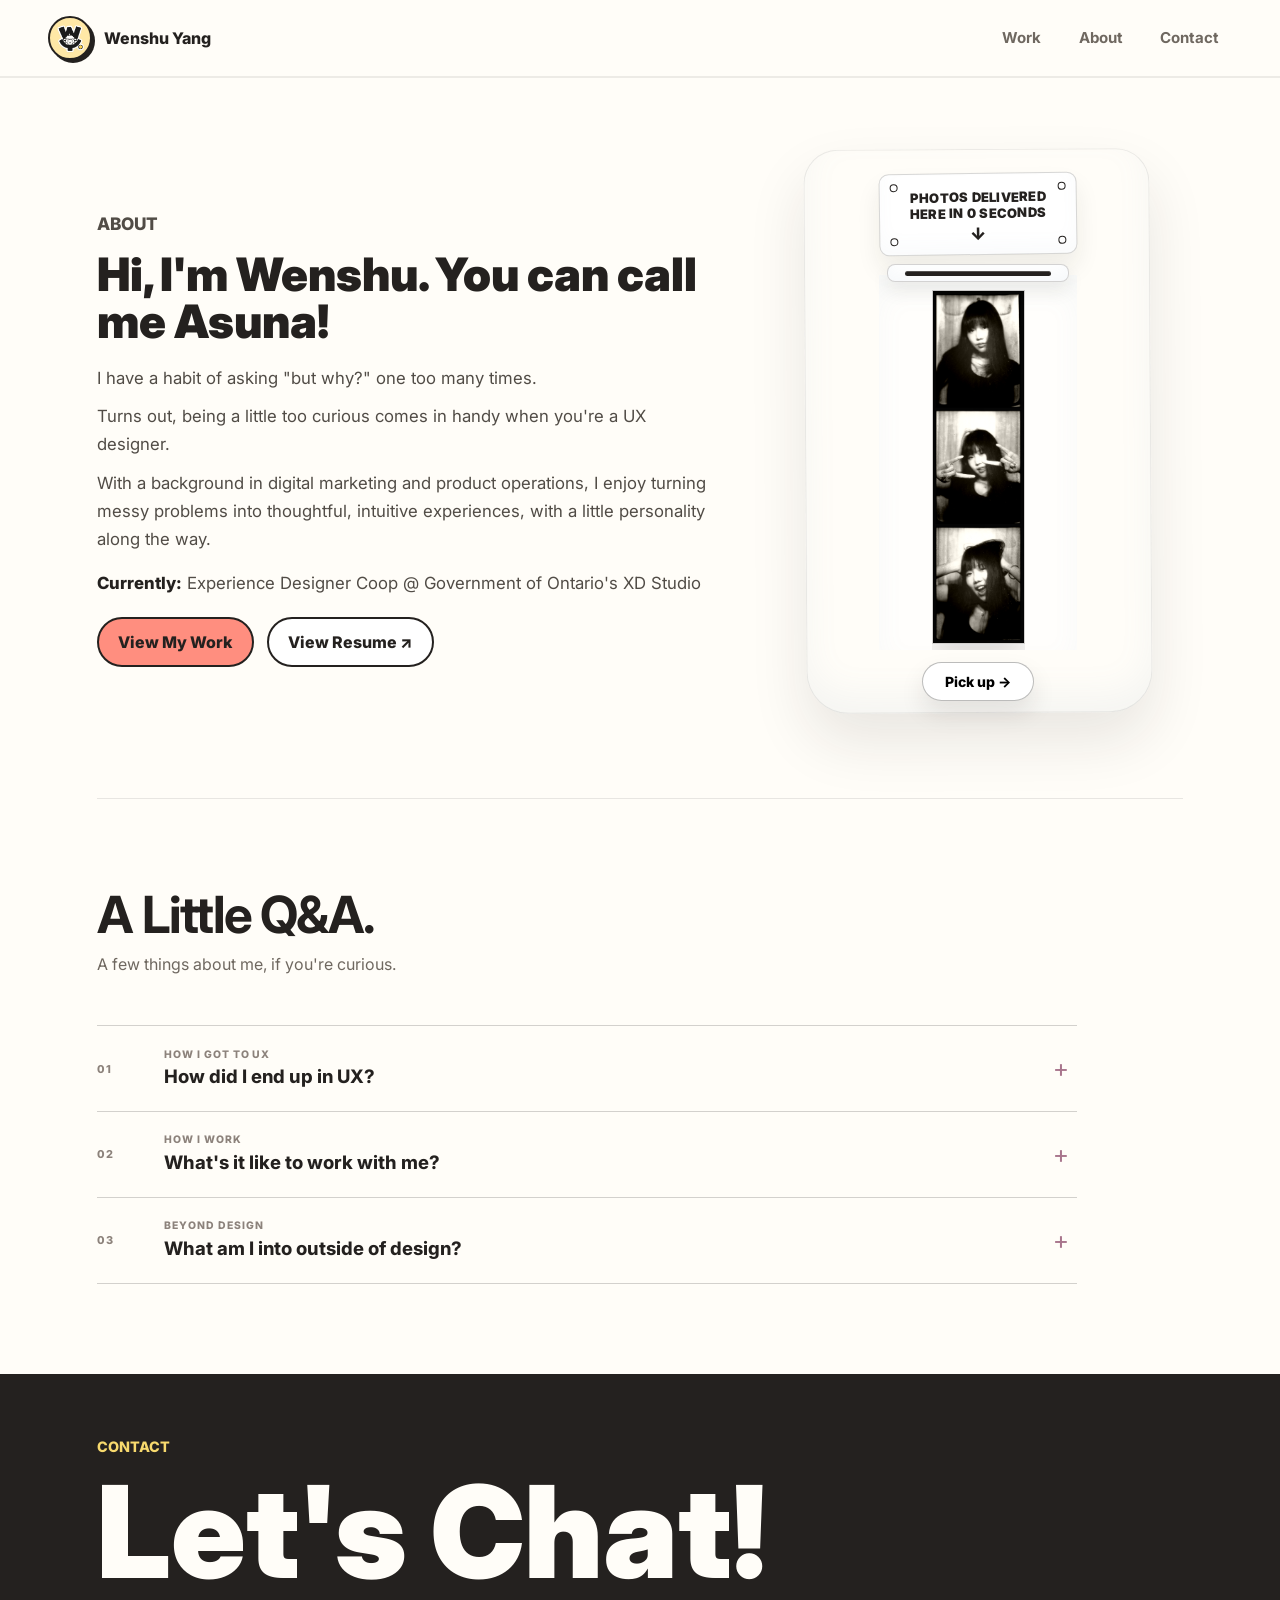
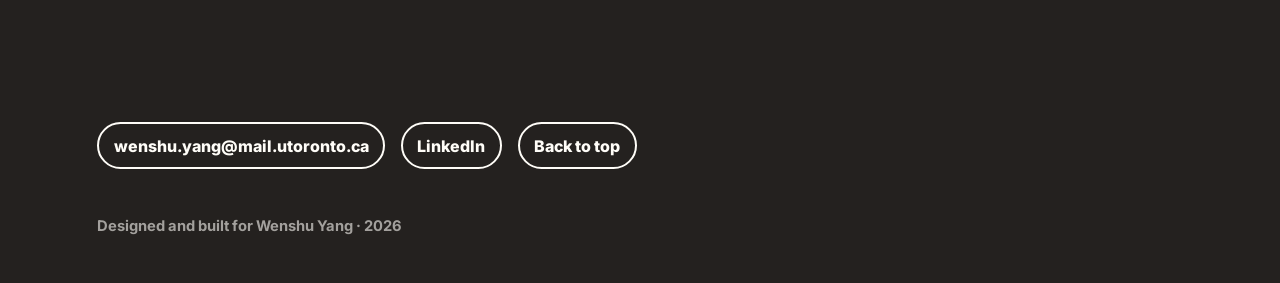
==== commit b647f6f0: "Fix About page header spacing" ====
--- a/about.html
+++ b/about.html
@@ -15,9 +15,9 @@
       rel="stylesheet"
     />
     <link rel="stylesheet" href="styles.css?v=20260711-restore3" />
-    <link rel="stylesheet" href="about.css?v=20261030-1" />
+    <link rel="stylesheet" href="about.css?v=20261030-2" />
   </head>
-  <body class="about-page">
+  <body class="about-profile-page">
     <div class="cursor-dot" aria-hidden="true"></div>
 
     <header class="site-header">
--- a/about.css
+++ b/about.css
@@ -1,12 +1,12 @@
 /* Production About page styles. Loaded after the shared site stylesheet. */
 
-.about-page {
+.about-profile-page {
   --about-rose: #a8758c;
   --about-paper: #f8f4ee;
   --about-rule: rgba(36, 33, 31, 0.27);
 }
 
-.about-page .about-hero {
+.about-profile-page .about-hero {
   grid-template-columns: minmax(0, 3fr) minmax(340px, 2fr);
   gap: clamp(2.5rem, 5vw, 5rem);
   min-height: min(720px, calc(100svh - 78px));
@@ -14,45 +14,45 @@
   padding-block: clamp(2.4rem, 5vh, 3.5rem);
 }
 
-.about-page .about-hero-copy {
+.about-profile-page .about-hero-copy {
   max-width: 720px;
 }
 
-.about-page .about-hero-copy h1 {
+.about-profile-page .about-hero-copy h1 {
   max-width: 700px;
   margin-bottom: clamp(1.25rem, 2vh, 1.65rem);
   font-size: clamp(2.5rem, 3.6vw, 3.8rem);
   line-height: 1.01;
 }
 
-.about-page .about-intro-copy {
+.about-profile-page .about-intro-copy {
   display: grid;
   gap: clamp(0.58rem, 1.1vh, 0.78rem);
   max-width: 650px;
 }
 
-.about-page .about-intro-copy p {
+.about-profile-page .about-intro-copy p {
   margin: 0;
   color: #514c46;
   font-size: clamp(1.05rem, 1.18vw, 1.18rem);
   line-height: 1.68;
 }
 
-.about-page .about-current {
+.about-profile-page .about-current {
   padding-top: 0.35rem;
 }
 
-.about-page .about-current strong {
+.about-profile-page .about-current strong {
   color: var(--ink);
   font-weight: 800;
 }
 
-.about-page .hero-actions {
+.about-profile-page .hero-actions {
   margin-top: clamp(1.25rem, 2.2vh, 1.65rem);
 }
 
 /* The original machine, timing, and picked-state class remain intact. */
-.about-page .about-hero .print-strip {
+.about-profile-page .about-hero .print-strip {
   --print-strip-photo-width: clamp(88px, 7.2vw, 102px);
   width: min(100%, 382px);
   min-height: 0;
@@ -61,45 +61,45 @@
   padding: 24px 24px 26px;
 }
 
-.about-page .about-hero .print-strip::before {
+.about-profile-page .about-hero .print-strip::before {
   inset: 0 18px 14px;
 }
 
-.about-page .about-hero .print-strip-plate {
+.about-profile-page .about-hero .print-strip-plate {
   width: 198px;
   padding: 15px 13px 10px;
 }
 
-.about-page .about-hero .plate-text {
+.about-profile-page .about-hero .plate-text {
   font-size: 13px;
 }
 
-.about-page .about-hero .print-strip-machine {
+.about-profile-page .about-hero .print-strip-machine {
   width: min(100%, 220px);
   padding-bottom: 12px;
 }
 
-.about-page .about-hero .print-strip-machine::before {
+.about-profile-page .about-hero .print-strip-machine::before {
   width: min(100%, 198px);
 }
 
-.about-page .about-hero .print-strip-slot {
+.about-profile-page .about-hero .print-strip-slot {
   width: 182px;
 }
 
-.about-page .about-hero .print-strip-slot span {
+.about-profile-page .about-hero .print-strip-slot span {
   width: 146px;
 }
 
-.about-page .about-hero .print-strip-window {
+.about-profile-page .about-hero .print-strip-window {
   height: calc(var(--print-strip-photo-width) * 3.9043);
 }
 
-.about-page .about-hero .print-strip-button {
+.about-profile-page .about-hero .print-strip-button {
   margin-top: 2px;
 }
 
-.about-page .about-hero .print-strip-picked {
+.about-profile-page .about-hero .print-strip-picked {
   width: min(100%, 236px);
   margin: 2px 0 14px;
   transform: rotate(-1.25deg);
@@ -107,11 +107,11 @@
 }
 
 /* Once collected, the receipt replaces the instruction plate in the same footprint. */
-.about-page .about-hero .print-strip.is-picked .print-strip-plate {
+.about-profile-page .about-hero .print-strip.is-picked .print-strip-plate {
   display: none;
 }
 
-.about-page .about-hero .print-strip.is-picked .print-strip-picked {
+.about-profile-page .about-hero .print-strip.is-picked .print-strip-picked {
   margin-block: -20px -8px;
   transform: rotate(-1.25deg) scale(0.86);
   transform-origin: center;
@@ -456,42 +456,42 @@
 }
 
 @media (max-width: 900px) {
-  .about-page .about-hero {
+  .about-profile-page .about-hero {
     grid-template-columns: 1fr;
     min-height: 0;
     gap: 3.5rem;
   }
 
-  .about-page .about-hero-copy {
+  .about-profile-page .about-hero-copy {
     max-width: 720px;
   }
 
-  .about-page .about-hero .print-strip {
+  .about-profile-page .about-hero .print-strip {
     justify-self: center;
   }
 
 }
 
 @media (min-width: 901px) and (max-height: 820px) {
-  .about-page .about-hero {
+  .about-profile-page .about-hero {
     gap: clamp(2rem, 4vw, 4rem);
     padding-block: 2rem;
   }
 
-  .about-page .about-hero-copy h1 {
+  .about-profile-page .about-hero-copy h1 {
     margin-bottom: 1.15rem;
     font-size: clamp(2.5rem, 3.35vw, 3.35rem);
   }
 
-  .about-page .about-intro-copy {
+  .about-profile-page .about-intro-copy {
     gap: 0.52rem;
   }
 
-  .about-page .hero-actions {
+  .about-profile-page .hero-actions {
     margin-top: 1.15rem;
   }
 
-  .about-page .about-hero .print-strip {
+  .about-profile-page .about-hero .print-strip {
     --print-strip-photo-width: 88px;
     width: min(100%, 360px);
     padding-block: 20px 22px;
@@ -499,16 +499,16 @@
 }
 
 @media (max-width: 620px) {
-  .about-page .site-header {
+  .about-profile-page .site-header {
     gap: 0.55rem;
     padding-inline: 0.75rem;
   }
 
-  .about-page .brand {
+  .about-profile-page .brand {
     gap: 0;
   }
 
-  .about-page .brand > span:last-child {
+  .about-profile-page .brand > span:last-child {
     position: absolute;
     width: 1px;
     height: 1px;
@@ -517,44 +517,44 @@
     white-space: nowrap;
   }
 
-  .about-page .brand-mark {
+  .about-profile-page .brand-mark {
     width: 42px;
     height: 42px;
     flex-basis: 42px;
   }
 
-  .about-page .site-header nav {
+  .about-profile-page .site-header nav {
     gap: 0.12rem;
   }
 
-  .about-page .site-header nav a {
+  .about-profile-page .site-header nav a {
     padding: 0.48rem 0.52rem;
     font-size: 0.84rem;
   }
 
-  .about-page .about-hero {
+  .about-profile-page .about-hero {
     padding-top: 3.2rem;
   }
 
-  .about-page .about-hero-copy h1 {
+  .about-profile-page .about-hero-copy h1 {
     font-size: clamp(2.45rem, 11vw, 3.55rem);
   }
 
-  .about-page .about-hero .print-strip {
+  .about-profile-page .about-hero .print-strip {
     --print-strip-photo-width: clamp(104px, 34vw, 120px);
     width: min(100%, 360px);
     padding: 28px 20px 30px;
   }
 
-  .about-page .about-hero .print-strip-picked {
+  .about-profile-page .about-hero .print-strip-picked {
     width: min(100%, 222px);
   }
 
-  .about-page .about-hero .print-strip.is-picked {
+  .about-profile-page .about-hero .print-strip.is-picked {
     min-height: 696px;
   }
 
-  .about-page .about-hero .print-strip.is-picked .print-strip-picked {
+  .about-profile-page .about-hero .print-strip.is-picked .print-strip-picked {
     margin: 2px 0 14px;
     transform: rotate(-1.25deg) scale(0.86);
     transform-origin: center;
